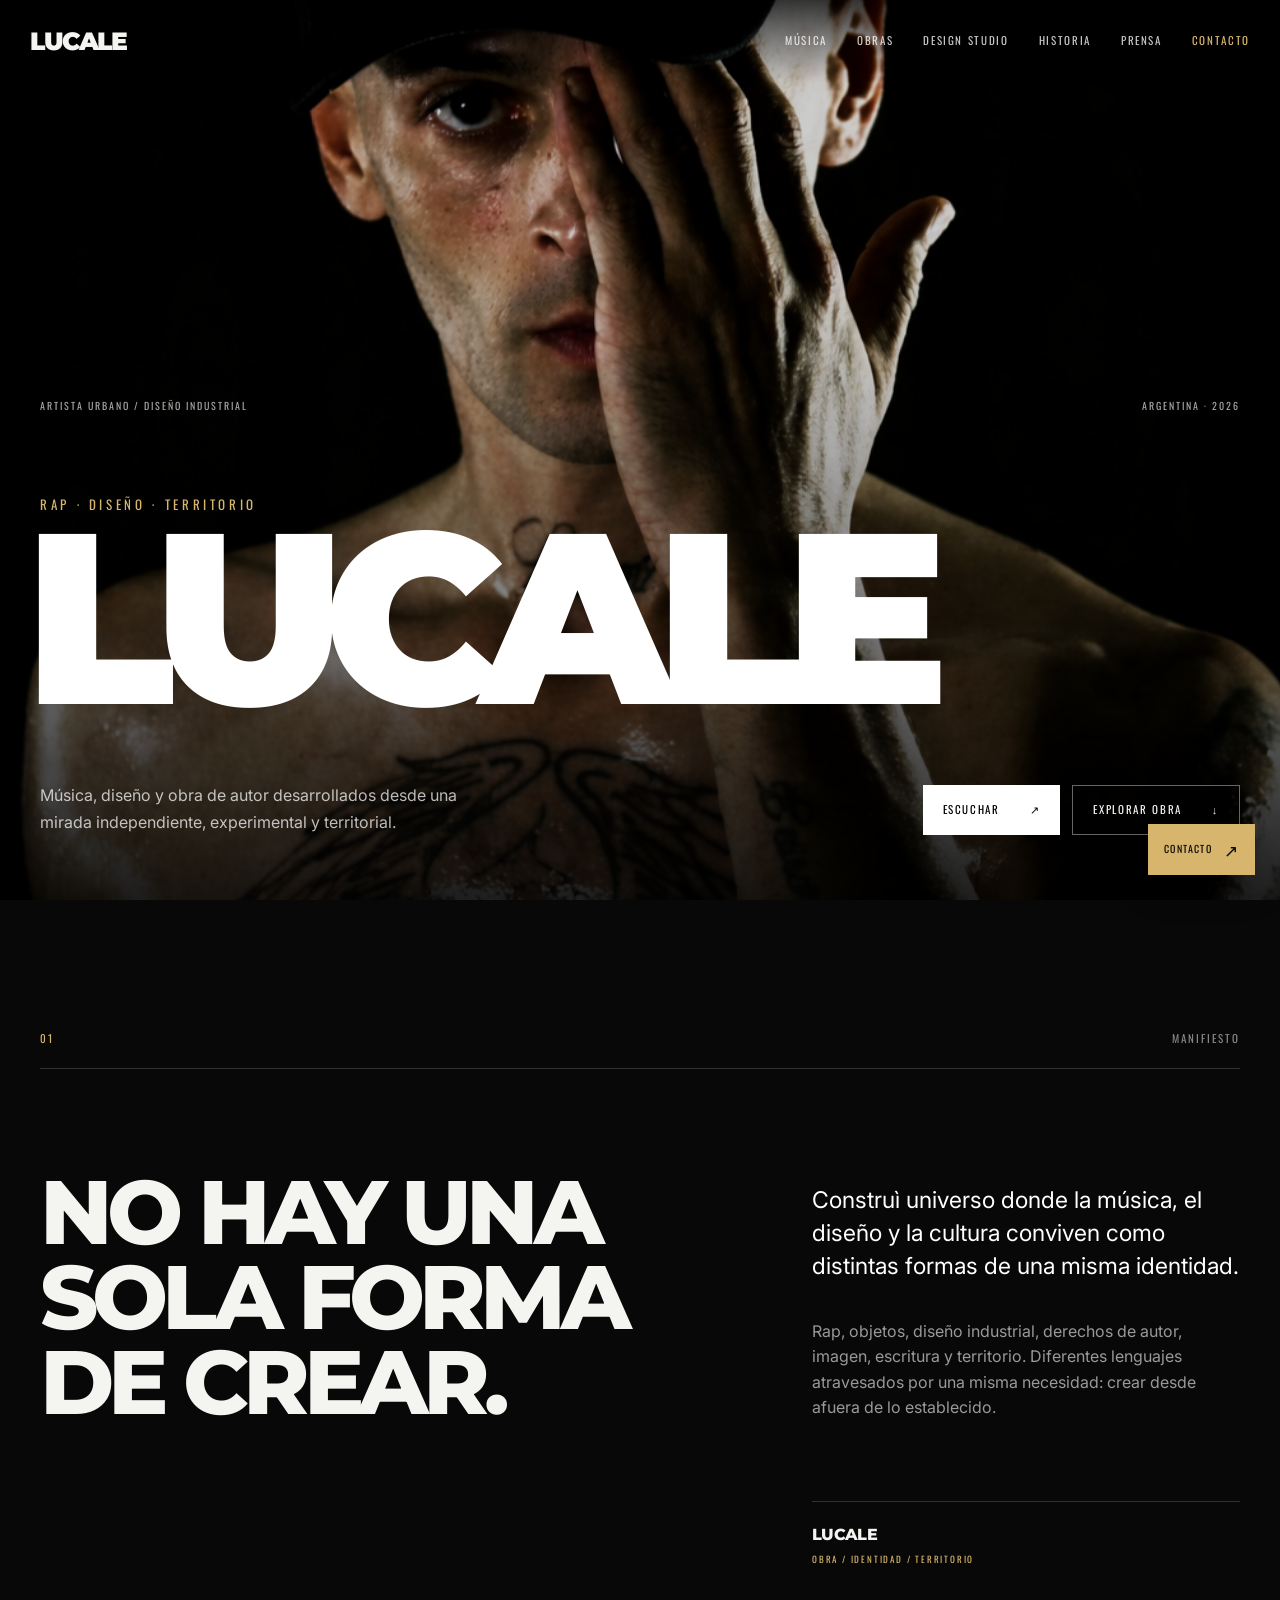
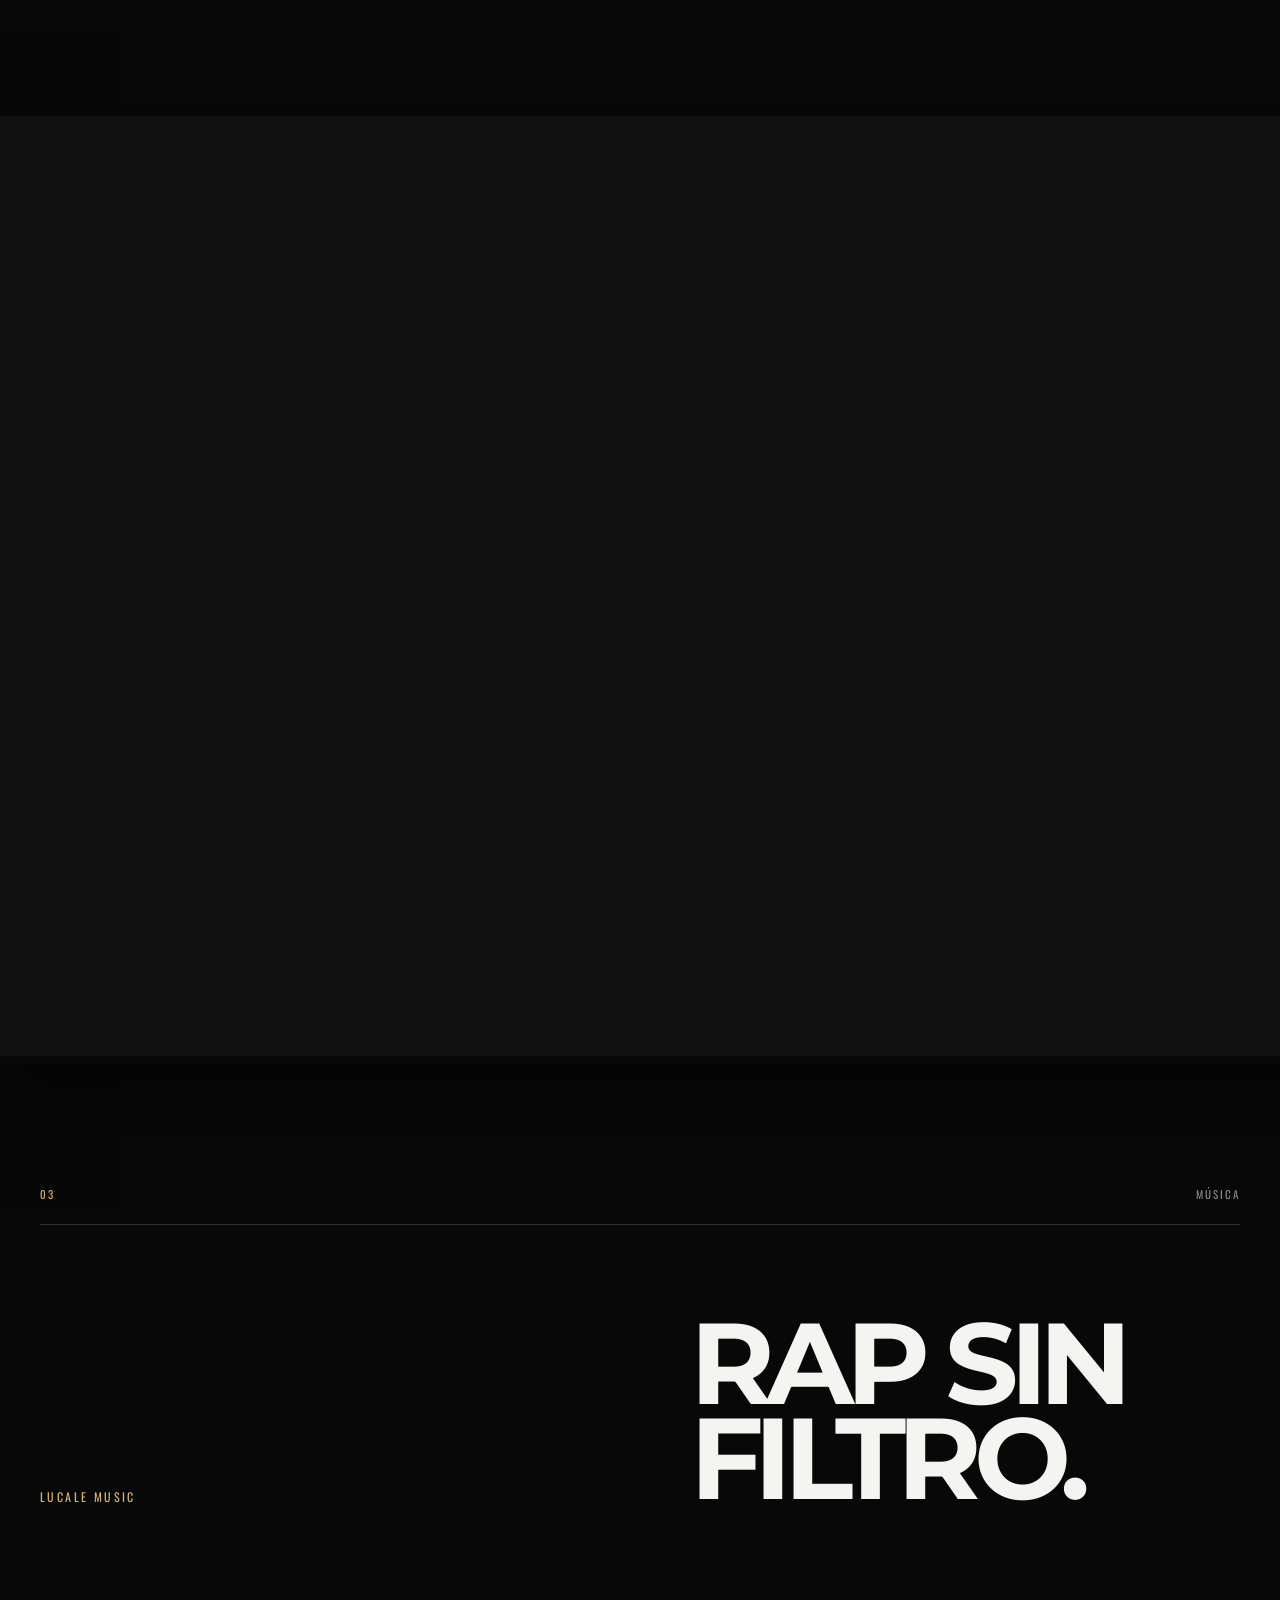
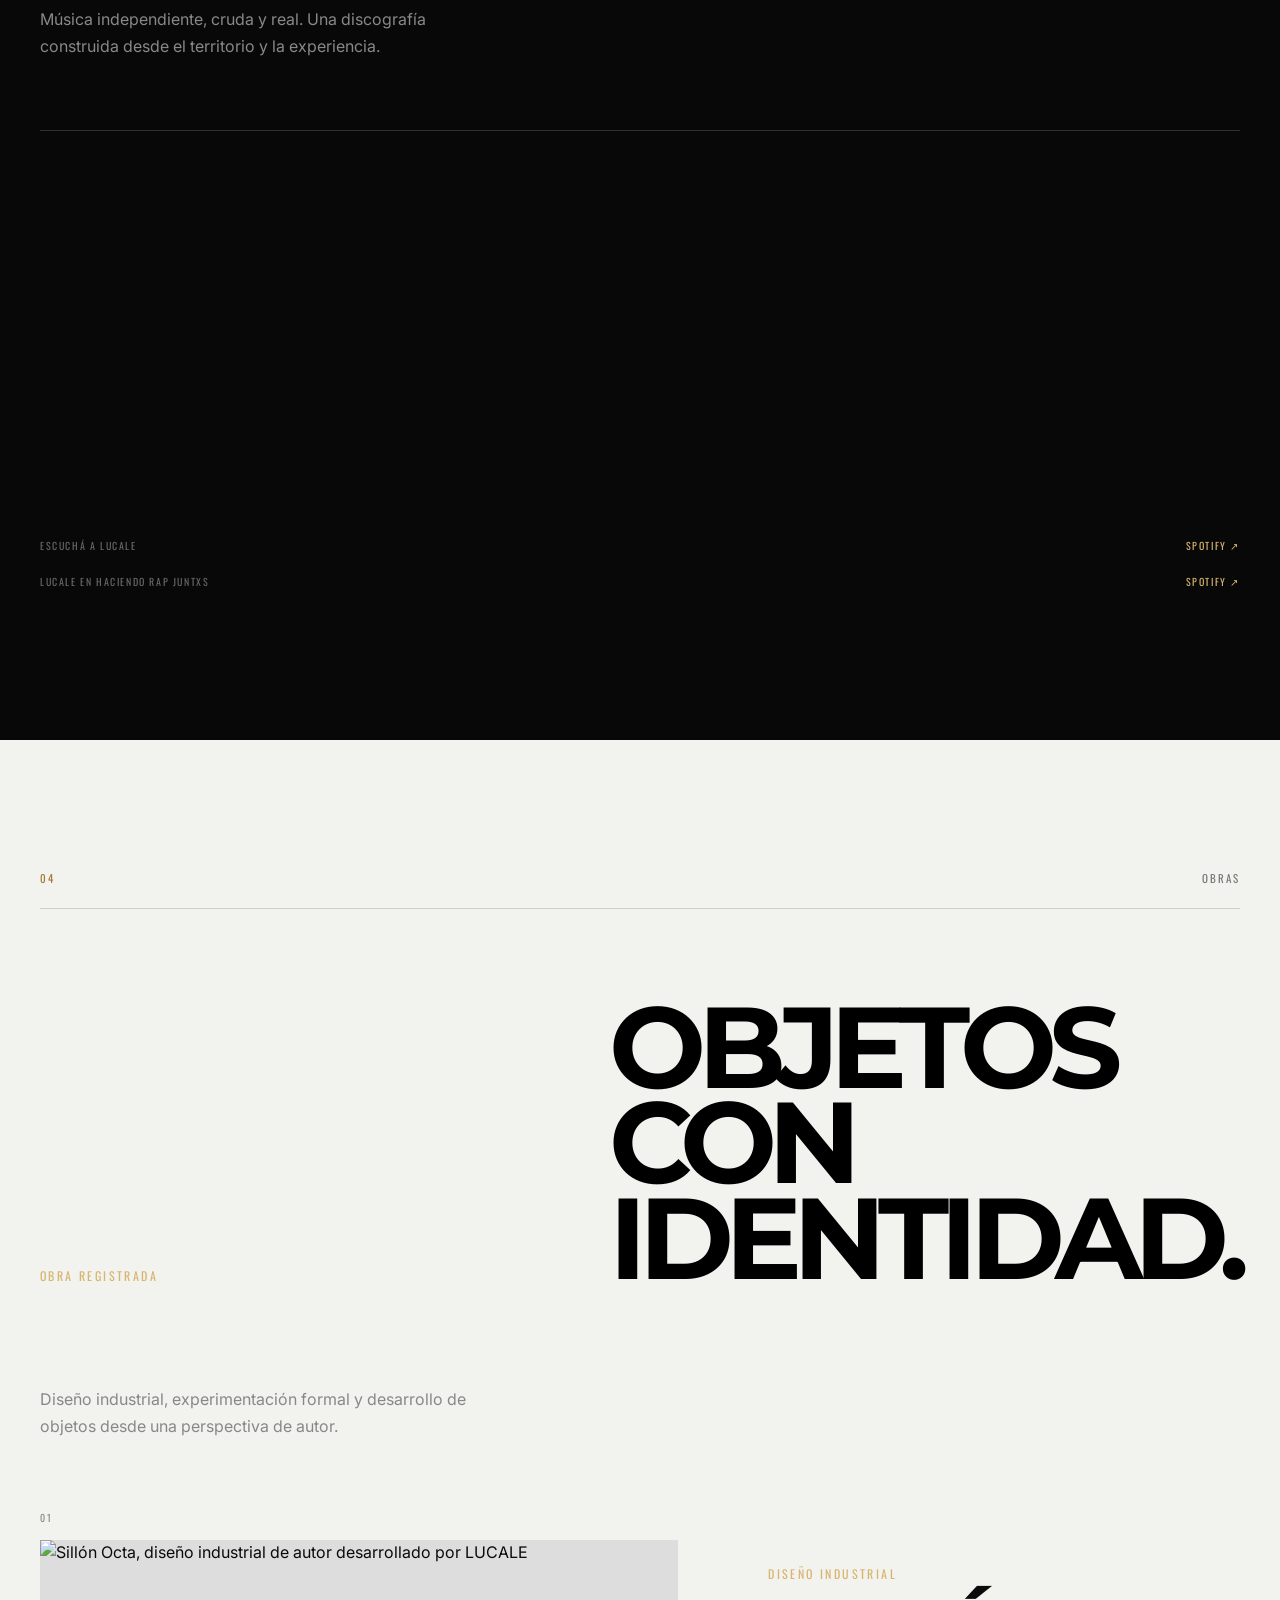
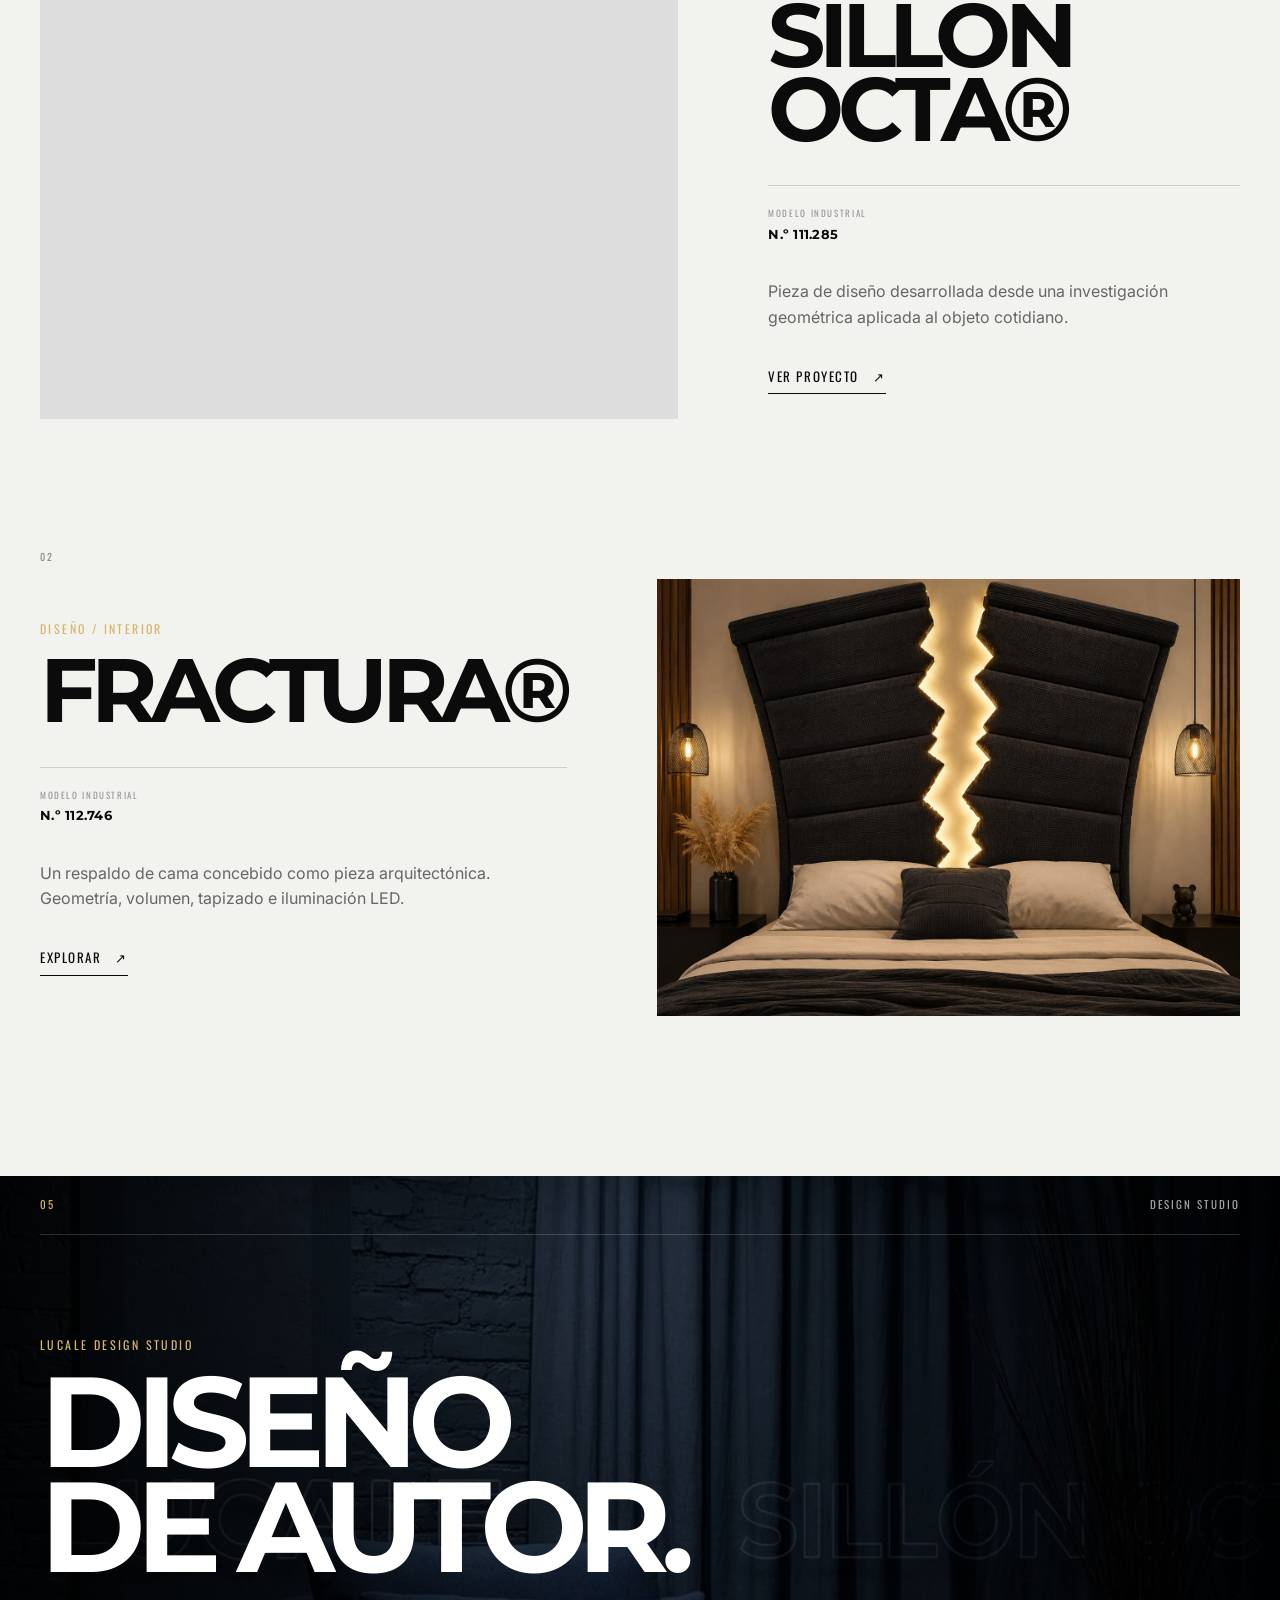
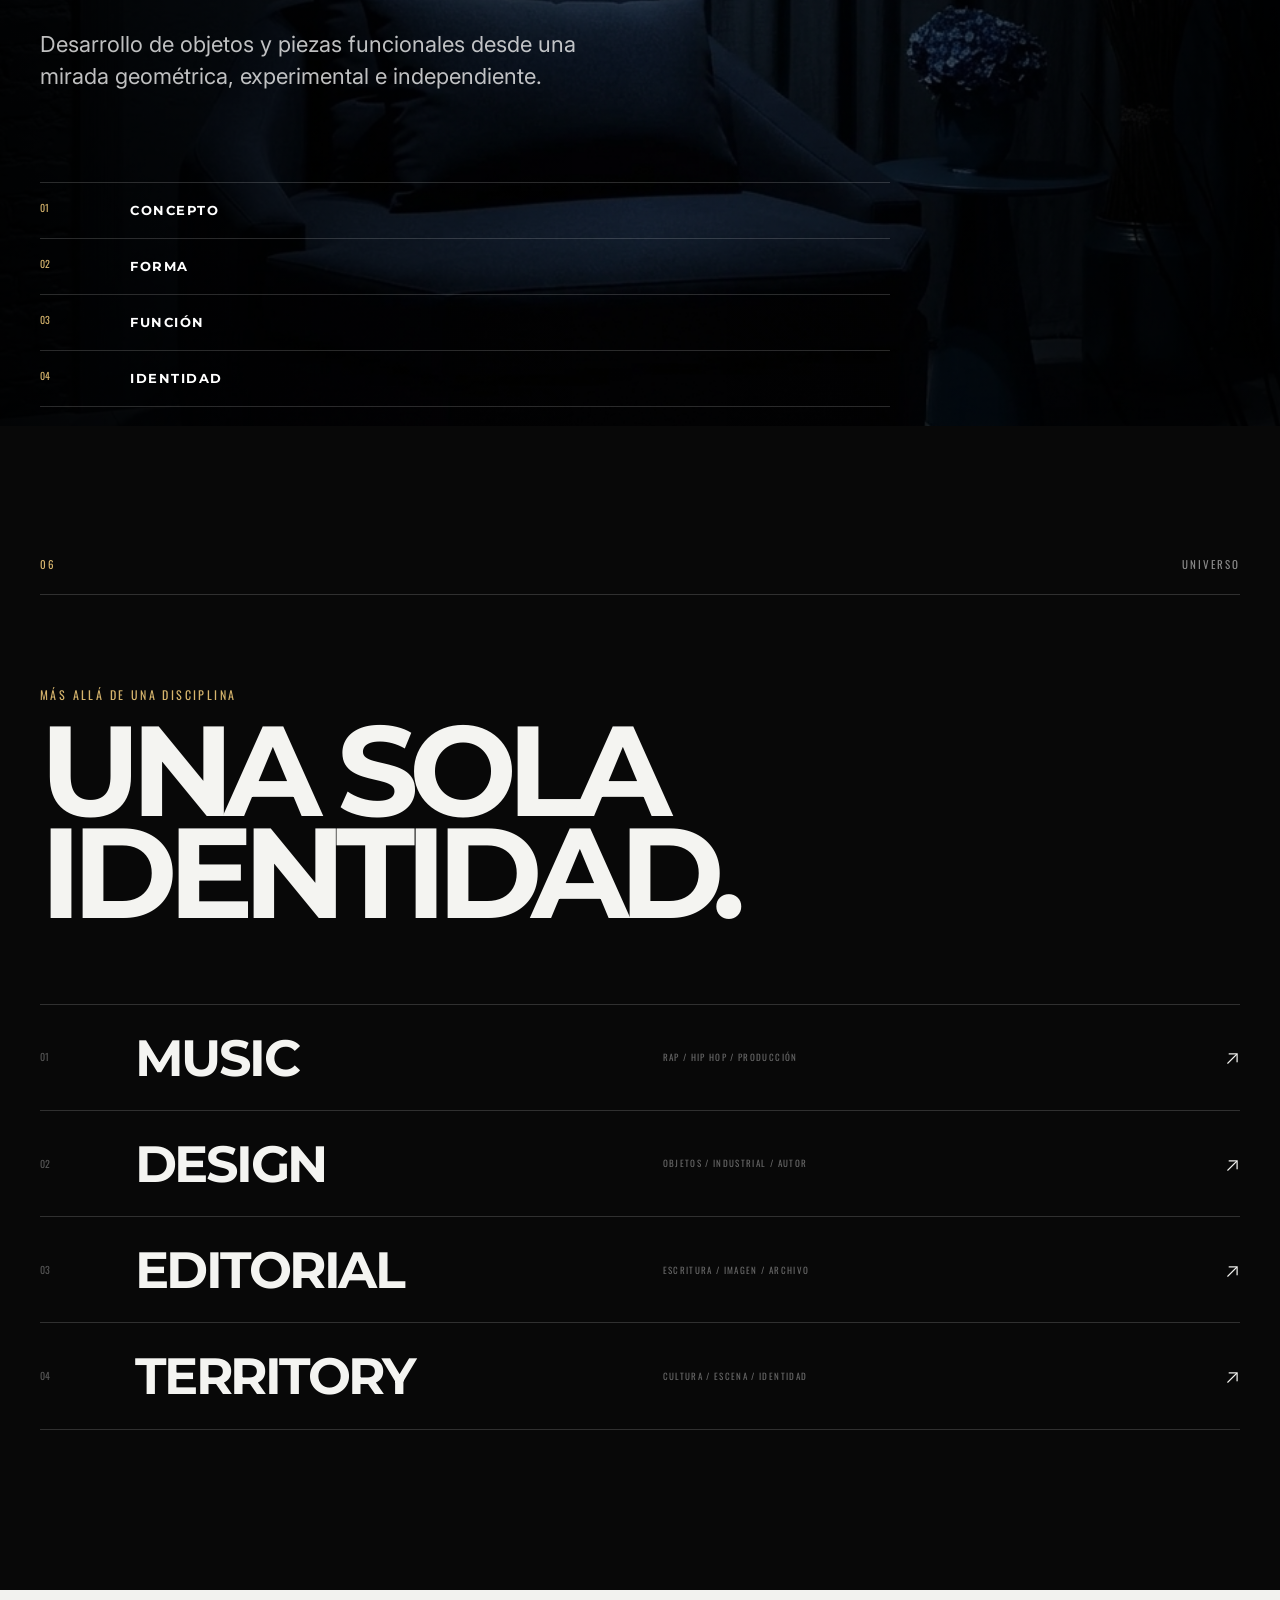
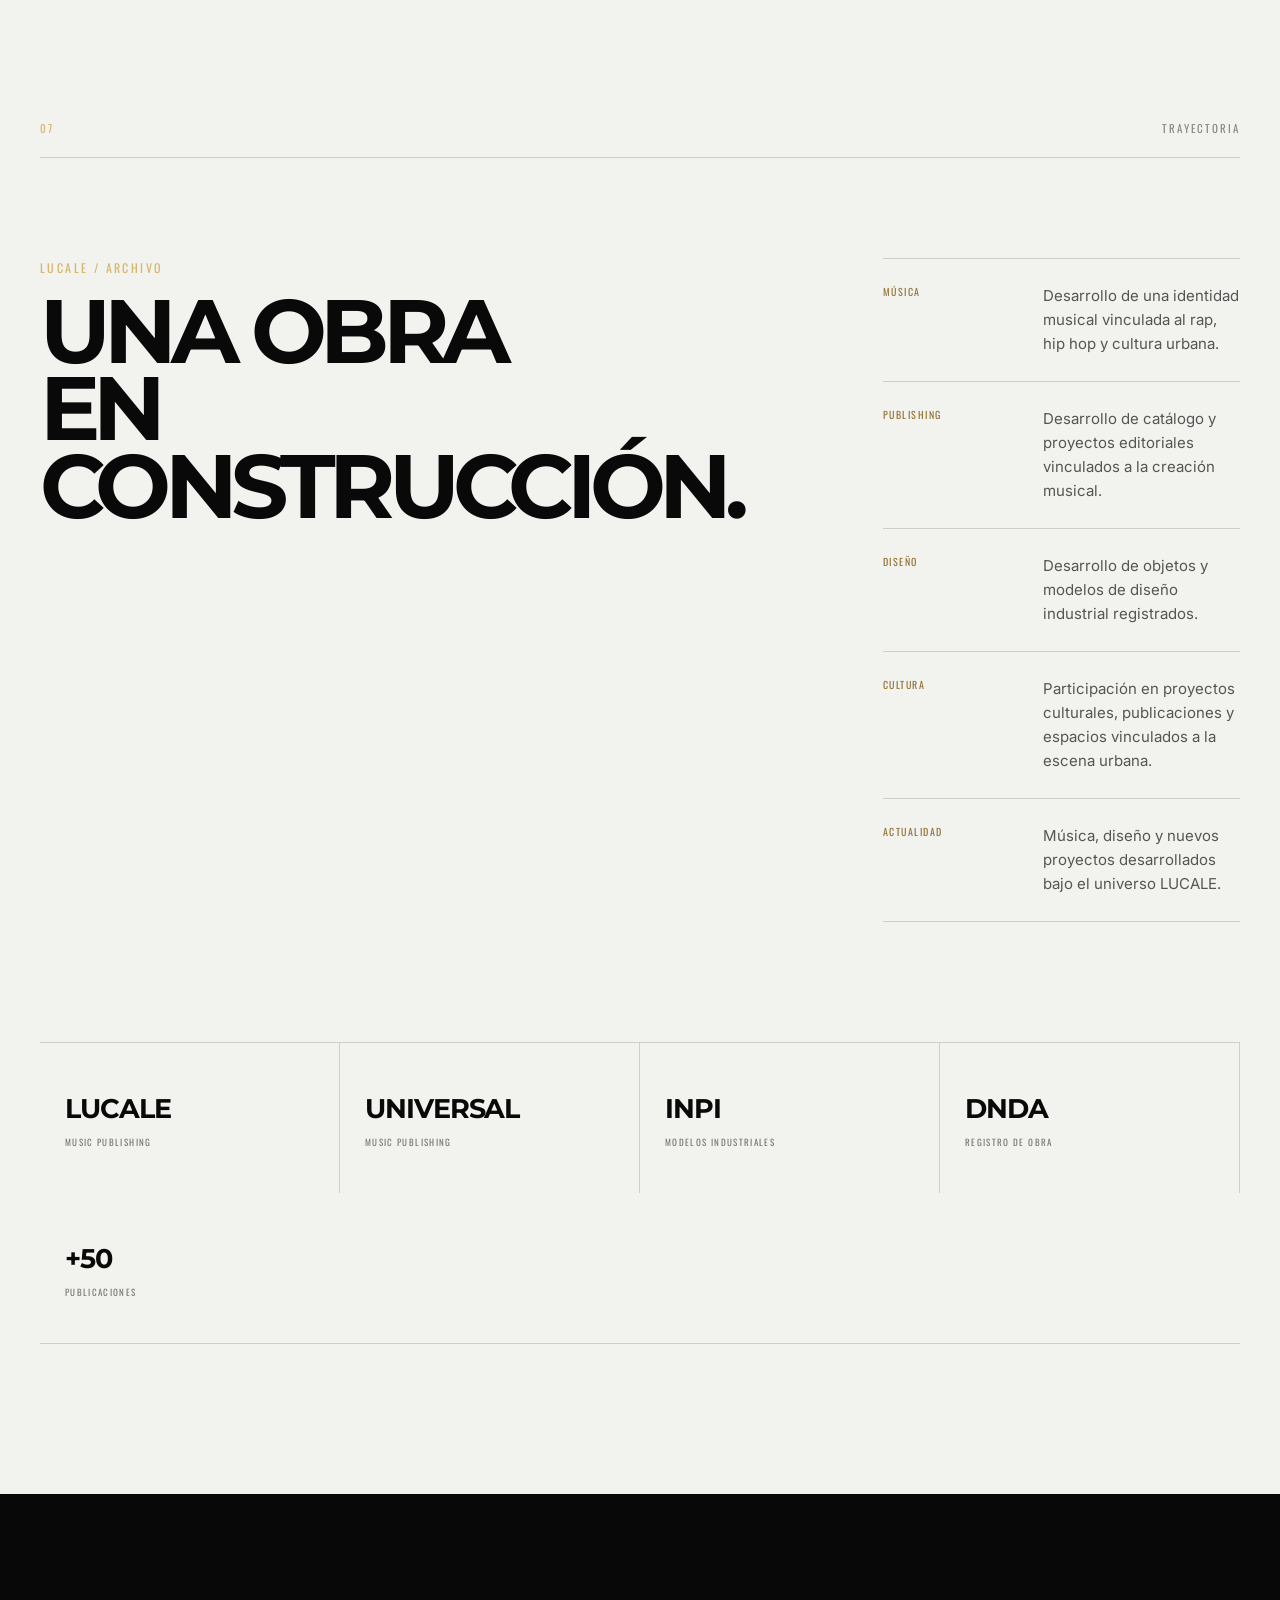
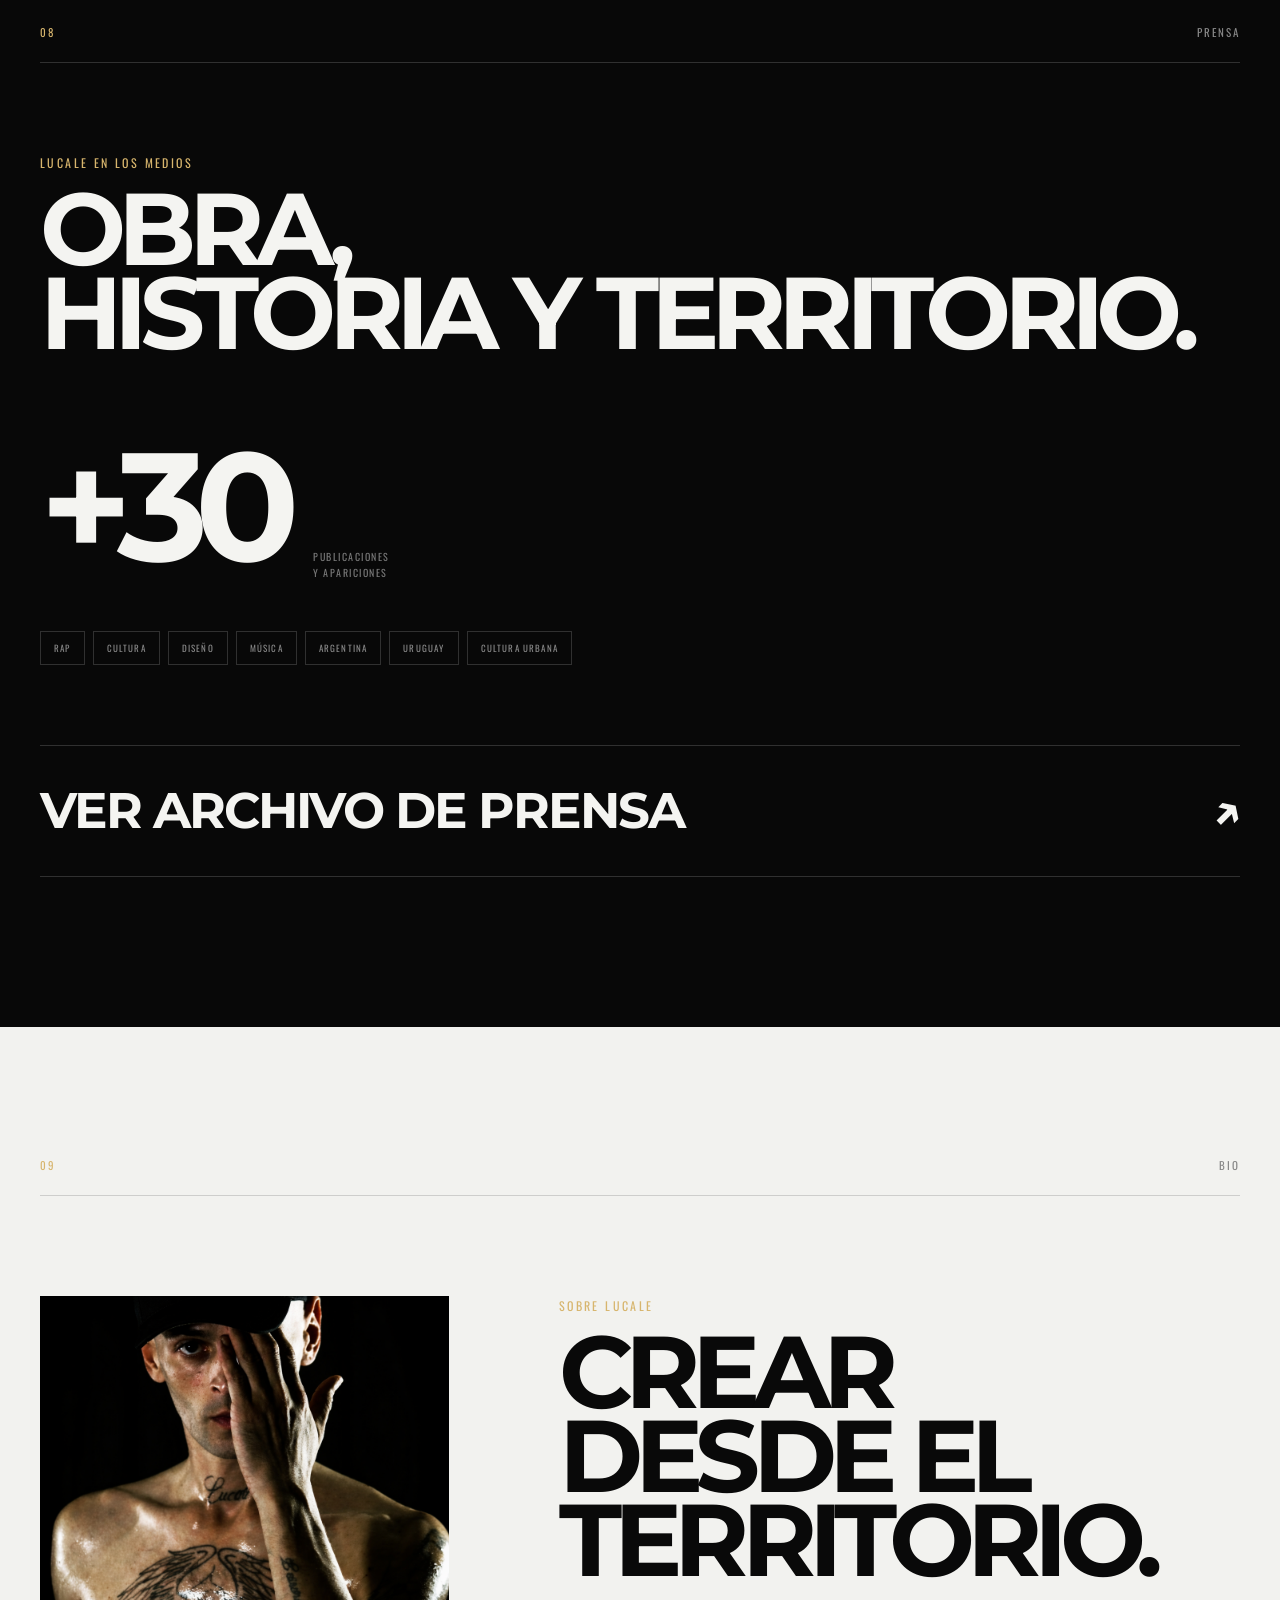
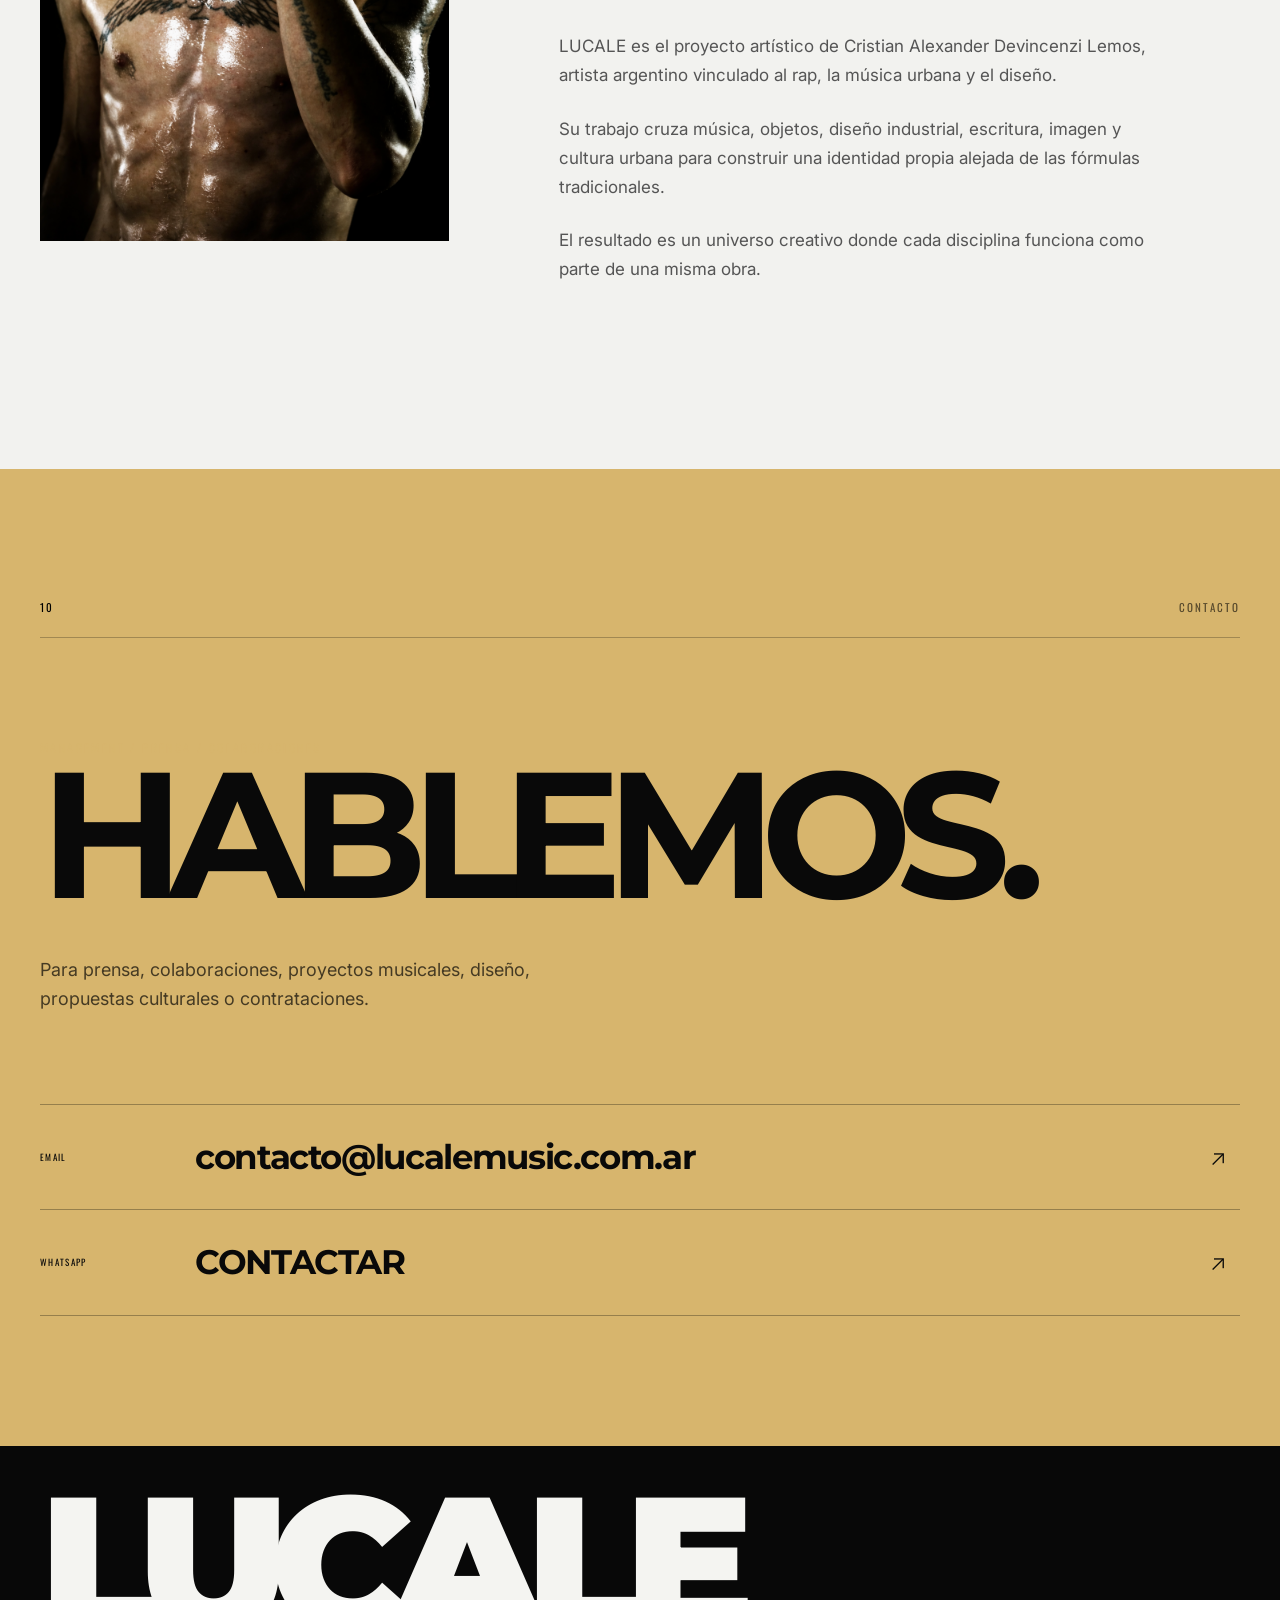
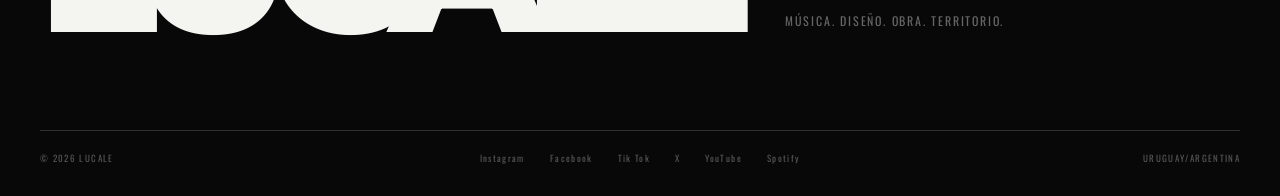
==== index.html @ 3fc7ac2f "Update index.html" ====
<!DOCTYPE html>
<html lang="es">
<head>

    <meta charset="UTF-8">

    <meta
        name="viewport"
        content="width=device-width, initial-scale=1.0"
    >

    <title>
        LUCALE | Rap Argentino, Música Urbana, Publishing y Diseño Industrial de Autor
    </title>

    <meta
        name="description"
        content="LUCALE es artista, músico y diseñador argentino. Rap, música urbana, diseño industrial de autor, obras registradas, publicaciones y proyectos culturales."
    >

    <meta
        name="keywords"
        content="Lucale, Luca Lemos, rap argentino, rap argentino independiente, música urbana, hip hop argentino, artista argentino, músico argentino, diseño industrial, diseño de autor, Sillón Octa, Respaldo Fractura, Lucale Music"
    >

    <meta name="author" content="LUCALE">

    <meta
        name="robots"
        content="index, follow, max-image-preview:large"
    >

    <meta
        name="theme-color"
        content="#080808"
    >

    <link
        rel="canonical"
        href="https://lucalemusic.com.ar/"
    >

    <link
        rel="icon"
        type="image/png"
        href="nuevo-logo.png"
    >

    <!-- OPEN GRAPH -->

    <meta
        property="og:type"
        content="website"
    >

    <meta
        property="og:locale"
        content="es_AR"
    >

    <meta
        property="og:site_name"
        content="LUCALE"
    >

    <meta
        property="og:title"
        content="LUCALE | Rap Argentino, Música Urbana, Publishing y Diseño de Autor"
    >

    <meta
        property="og:description"
        content="Música, diseño, obra y territorio. Conocé el universo creativo de LUCALE."
    >

    <meta
        property="og:url"
        content="https://lucalemusic.com.ar/"
    >

    <meta
        property="og:image"
        content="https://lucalemusic.com.ar/GALERIA/lucale-perfilweb.jpg"
    >

    <meta
        property="og:image:alt"
        content="LUCALE, artista argentino de rap y diseño de autor"
    >

    <!-- TWITTER / X -->

    <meta
        name="twitter:card"
        content="summary_large_image"
    >

    <meta
        name="twitter:title"
        content="LUCALE | Rap Argentino y Diseño de Autor"
    >

    <meta
        name="twitter:description"
        content="Artista, músico y diseñador argentino. Música, obras, diseño y territorio."
    >

    <meta
        name="twitter:image"
        content="https://lucalemusic.com.ar/GALERIA/lucale-perfilweb.jpg"
    >

    <!-- FONTS -->

    <link rel="preconnect" href="https://fonts.googleapis.com">

    <link
        rel="preconnect"
        href="https://fonts.gstatic.com"
        crossorigin
    >

    <link
        href="https://fonts.googleapis.com/css2?family=Inter:wght@300;400;500;600;700;800&family=Montserrat:wght@400;500;600;700;800;900&family=Oswald:wght@300;400;500;600;700&display=swap"
        rel="stylesheet"
    >

    <!-- ICONS -->

    <link
        rel="stylesheet"
        href="https://cdnjs.cloudflare.com/ajax/libs/font-awesome/6.5.2/css/all.min.css"
    >

    <!-- CSS -->

    <link
        rel="stylesheet"
        href="style.css?v=3.0"
    >

    <!-- GOOGLE SEARCH CONSOLE -->

    <meta
        name="google-site-verification"
        content="2adb702965582deb"
    >


    <!-- =====================================================
         STRUCTURED DATA
    ====================================================== -->

    <script type="application/ld+json">

    {
        "@context": "https://schema.org",
        "@graph": [

            {
                "@type": [
                    "Person",
                    "MusicArtist"
                ],

                "@id": "https://lucalemusic.com.ar/#lucale",

                "name": "LUCALE",

                "legalName":
                    "Cristian Alexander Devincenzi Lemos",

                "alternateName": [
                    "Luca Lemos",
                    "Lucas Lemos",
                    "Lucale Music"
                ],

                "url":
                    "https://lucalemusic.com.ar/",

                "image":
                    "https://lucalemusic.com.ar/GALERIA/lucale-perfilweb.jpg",

                "description":
                    "LUCALE es un artista argentino vinculado al rap, hip hop, música urbana, diseño industrial de autor y proyectos culturales.",

                "jobTitle":
                    "Artista, músico y diseñador",

                "genre": [
                    "Rap",
                    "Hip Hop",
                    "Música Urbana"
                ],

                "knowsAbout": [
                    "Rap",
                    "Hip Hop",
                    "Música urbana",
                    "Diseño industrial",
                    "Diseño de autor",
                    "Arte",
                    "Producción musical",
                    "Cultura urbana"
                ],

                "sameAs": [
                    "https://open.spotify.com/artist/6S2gC9EdfVv5C89LwPZqsc",
                    "https://www.youtube.com/@LucaleMusic",
                    "https://www.instagram.com/lucale",
                    "https://www.tiktok.com/@lucale",
                    "https://www.facebook.com/lucalemusic",
                    "https://www.threads.net/@lucale",
                    "https://www.linkedin.com/",
                    "https://music.apple.com/",
                    "https://www.deezer.com/",
                    "https://soundcloud.com/",
                    "https://tidal.com/",
                    "https://genius.com/",
                    "https://www.bandsintown.com/"
                ]
            },


            {
                "@type": "WebSite",

                "@id":
                    "https://lucalemusic.com.ar/#website",

                "url":
                    "https://lucalemusic.com.ar/",

                "name": "LUCALE",

                "description":
                    "Sitio oficial de LUCALE.",

                "publisher": {
                    "@id":
                        "https://lucalemusic.com.ar/#lucale"
                },

                "inLanguage": "es-AR"
            },


            {
                "@type": "MusicRecording",

                "@id":
                    "https://lucalemusic.com.ar/#el-karma-existe",

                "name":
                    "El Karma Existe",

                "byArtist": {
                    "@id":
                        "https://lucalemusic.com.ar/#lucale"
                },

                "genre": [
                    "Rap",
                    "Hip Hop",
                    "Música Urbana"
                ],

                "url":
                    "https://www.youtube.com/watch?v=5xFJQ2w8J3I"
            },


            {
                "@type": "MusicRecording",

                "@id":
                    "https://lucalemusic.com.ar/#sola",

                "name":
                    "Sola",

                "byArtist": {
                    "@id":
                        "https://lucalemusic.com.ar/#lucale"
                },

                "genre": [
                    "Rap",
                    "Hip Hop"
                ]
            },


            {
                "@type": "CreativeWork",

                "@id":
                    "https://lucalemusic.com.ar/#sillon-octa",

                "name":
                    "Sillón Octa®",

                "creator": {
                    "@id":
                        "https://lucalemusic.com.ar/#lucale"
                },

                "description":
                    "Modelo de diseño industrial desarrollado por LUCALE.",

                "identifier":
                    "Modelo Industrial N.º 111.285"
            },


            {
                "@type": "CreativeWork",

                "@id":
                    "https://lucalemusic.com.ar/#fractura",

                "name":
                    "FRACTURA®",

                "creator": {
                    "@id":
                        "https://lucalemusic.com.ar/#lucale"
                },

                "description":
                    "Respaldo de cama tapizado con diseño geométrico y sistema de iluminación LED.",

                "identifier":
                    "Modelo Industrial N.º 112.746",

                "url":
                    "https://lucalemusic.com.ar/"
            }

        ]
    }

    </script>

</head>


<body>

<!-- =====================================================
     ACCESSIBILITY
====================================================== -->

<a
    href="#contenido"
    class="skip-link"
>
    Saltar al contenido
</a>


<!-- =====================================================
     HEADER
====================================================== -->

<header class="site-header">

    <div class="header-inner">

        <a
            href="#inicio"
            class="brand"
            aria-label="LUCALE - Inicio"
        >
            LUCALE
        </a>


        <nav
            class="main-nav"
            aria-label="Navegación principal"
        >

            <a href="#musica">
                Música
            </a>

            <a href="#obras">
                Obras
            </a>

            <a href="#design-studio">
                Design Studio
            </a>

            <a href="#historia">
                Historia
            </a>

            <a href="#prensa">
                Prensa
            </a>

            <a
                href="#contacto"
                class="nav-contact"
            >
                Contacto
            </a>

        </nav>


        <button
            class="menu-toggle"
            aria-label="Abrir menú"
            aria-expanded="false"
        >

            <span></span>
            <span></span>

        </button>

    </div>

</header>



<main id="contenido">


<!-- =====================================================
     HERO
====================================================== -->

<section
    id="inicio"
    class="hero"
>

    <div class="hero-image">

        <img
            src="GALERIA/lucale-perfilweb.jpg"
            alt="LUCALE, artista argentino de rap, música urbana, Publishing y diseño de autor"
            fetchpriority="high"
        >

    </div>


    <div class="hero-overlay"></div>


    <div class="hero-content">

        <div class="hero-topline">

            <span>
                ARTISTA URBANO / DISEÑO INDUSTRIAL
            </span>

            <span>
                ARGENTINA · 2026
            </span>

        </div>


        <div class="hero-title-wrap">

            <p class="hero-kicker">
                RAP · DISEÑO · TERRITORIO
            </p>

            <h1>
                LUCALE
            </h1>

        </div>


        <div class="hero-bottom">

            <p class="hero-description">

                Música, diseño y obra de autor
                desarrollados desde una mirada
                independiente, experimental y territorial.

            </p>


            <div class="hero-actions">

                <a
                    href="#musica"
                    class="btn btn-primary"
                >
                    ESCUCHAR
                    <span>↗</span>
                </a>

                <a
                    href="#obras"
                    class="btn btn-outline"
                >
                    EXPLORAR OBRA
                    <span>↓</span>
                </a>

            </div>

        </div>

    </div>


    <div class="hero-index">
        01
    </div>

</section>



<!-- =====================================================
     MANIFESTO
====================================================== -->

<section
    class="manifesto section-dark"
>

    <div class="container">

        <div class="section-label">

            <span>
                01
            </span>

            <span>
                MANIFIESTO
            </span>

        </div>


        <div class="manifesto-grid">

            <h2>
                NO HAY UNA SOLA
                FORMA DE CREAR.
            </h2>


            <div class="manifesto-copy">

                <p class="lead">

                    Construì universo donde
                    la música, el diseño y la cultura
                    conviven como distintas formas
                    de una misma identidad.

                </p>


                <p>

                    Rap, objetos, diseño industrial, derechos de autor,
                    imagen, escritura y territorio.
                    Diferentes lenguajes atravesados
                    por una misma necesidad:
                    crear desde afuera de lo establecido.

                </p>


                <div class="manifesto-signature">

                    <span>
                        LUCALE
                    </span>

                    <small>
                        OBRA / IDENTIDAD / TERRITORIO
                    </small>

                </div>

            </div>

        </div>

    </div>

</section>



<!-- =====================================================
     FEATURED RELEASE
====================================================== -->

<section
    id="obra-destacada"
    class="featured-work"
>

    <div class="video-frame">
    <iframe
        src="https://www.youtube.com/embed/o8kwJR0O4p4"
        title="LUCALE - El Karma Existe"
        loading="lazy"
        allow="accelerometer; autoplay; clipboard-write; encrypted-media; gyroscope; picture-in-picture; web-share"
        allowfullscreen>
    </iframe>
</div>


    <div class="featured-info">

        <div class="section-label light">

            <span>
                02
            </span>

            <span>
                OBRA DESTACADA
            </span>

        </div>


        <p class="eyebrow">
            LUCALE / SINGLE
        </p>


        <h2>
            EL KARMA
            <br>
            EXISTE
        </h2>


        <div class="featured-meta">

            <span>
                RAP
            </span>

            <span>
                MÚSICA URBANA
            </span>

            <span>
                2026
            </span>

        </div>


        <p class="featured-description">

            Una obra construida desde la tensión,
            la experiencia y la observación.
            Una declaración directa sobre las
            consecuencias de lo que hacemos,
            decimos y dejamos atrás.

        </p>


        <blockquote>
            “CORRE QUE EL KARMA EXISTE”
        </blockquote>


        <a
            src="https://www.youtube.com/embed/o8kwJR0O4p4"
            target="_blank"
            rel="noopener noreferrer"
            class="text-link"
        >
            VER OBRA
            <span>↗</span>
        </a>

    </div>

</section>



<!-- =====================================================
     MUSIC
====================================================== -->

<section
    id="musica"
    class="music-section section-dark"
>

    <div class="container">

        <div class="section-label">

            <span>
                03
            </span>

            <span>
                MÚSICA
            </span>

        </div>


        <div class="section-heading">

            <p class="eyebrow">
                LUCALE MUSIC
            </p>

            <h2>
                RAP SIN
                <br>
                FILTRO.
            </h2>

            <p>
                Música independiente, cruda y real.
                Una discografía construida desde
                el territorio y la experiencia.
            </p>

        </div>


      <div class="music-player">

    <iframe
        src="https://open.spotify.com/embed/artist/44Mmk92PgcbqGzO1oxVk6z"
        width="100%"
        height="352"
        frameborder="0"
        allow="autoplay; clipboard-write; encrypted-media; fullscreen; picture-in-picture"
        loading="lazy">
    </iframe>

</div>


              <div class="music-footer">

            <span>
                ESCUCHÁ A LUCALE
            </span>

            <a
                href="https://open.spotify.com/intl-es/artist/44Mmk92PgcbqGzO1oxVk6z"
                target="_blank"
                rel="noopener noreferrer"
            >
                SPOTIFY ↗
            </a>

        </div>


        <div class="music-footer">

            <span>
                LUCALE EN HACIENDO RAP JUNTXS
            </span>

            <a
                href="https://open.spotify.com/intl-es/track/0DBZONPFC8WqUM1esoeqFo"
                target="_blank"
                rel="noopener noreferrer"
            >
                SPOTIFY ↗
            </a>

        </div>

    </div>

</section>



<!-- =====================================================
     OBRAS
====================================================== -->

<section
    id="obras"
    class="works-section"
>

    <div class="container">

        <div class="section-label">

            <span>
                04
            </span>

            <span>
                OBRAS
            </span>

        </div>


        <div class="section-heading works-heading">

            <p class="eyebrow">
                OBRA REGISTRADA
            </p>

            <h2>
                OBJETOS
                <br>
                CON IDENTIDAD.
            </h2>

            <p>
                Diseño industrial, experimentación
                formal y desarrollo de objetos
                desde una perspectiva de autor.
            </p>

        </div>


        <div class="works-grid">


            <!-- OCTA -->

            <article class="work-item">

                <div class="work-number">
                    01
                </div>


                <div class="work-image">

                    <img
                        src="https://respaldosgc.com.ar/octa/octa_perspectiva1.webp"
                        alt="Sillón Octa, diseño industrial de autor desarrollado por LUCALE"
                        loading="lazy"
                    >

                </div>


                <div class="work-info">

                    <div>

                        <p class="eyebrow">
                            DISEÑO INDUSTRIAL
                        </p>

                        <h3>
                            SILLÓN
                            <br>
                            OCTA®
                        </h3>

                    </div>


                    <div class="work-data">

                        <span>
                            MODELO INDUSTRIAL
                        </span>

                        <strong>
                            N.º 111.285
                        </strong>

                    </div>


                    <p>

                        Pieza de diseño desarrollada
                        desde una investigación geométrica
                        aplicada al objeto cotidiano.

                    </p>

                    <a
                        href="https://respaldosgc.com.ar/sillon-octa.html"
                        class="text-link"
                    >
                        VER PROYECTO
                        <span>↗</span>
                    </a>

                </div>

            </article>



            <!-- FRACTURA -->

            <article class="work-item work-reverse">

                <div class="work-number">
                    02
                </div>


                <div class="work-image">

                    <img
                        src="fractura/respaldo-cama-fractura-curve.webp"
                        alt="FRACTURA Curve, respaldo de cama de diseño geométrico desarrollado por LUCALE"
                        loading="lazy"
                    >

                </div>


                <div class="work-info">

                    <div>

                        <p class="eyebrow">
                            DISEÑO / INTERIOR
                        </p>

                        <h3>
                            FRACTURA®
                        </h3>

                    </div>


                    <div class="work-data">

                        <span>
                            MODELO INDUSTRIAL
                        </span>

                        <strong>
                            N.º 112.746
                        </strong>

                    </div>


                    <p>

                        Un respaldo de cama concebido
                        como pieza arquitectónica.
                        Geometría, volumen, tapizado
                        e iluminación LED.

                    </p>


                    <a
                        href="https://respaldosgc.com.ar/fractura.html"
                        class="text-link"
                    >
                        EXPLORAR
                        <span>↗</span>
                    </a>

                </div>

            </article>

        </div>

    </div>

</section>



<!-- =====================================================
     DESIGN STUDIO
====================================================== -->

<section
    id="design-studio"
    class="studio-section"
>

    <div class="studio-bg"></div>


    <div class="container studio-container">

        <div class="section-label light">

            <span>
                05
            </span>

            <span>
                DESIGN STUDIO
            </span>

        </div>


        <div class="studio-content">

            <p class="eyebrow">
                LUCALE DESIGN STUDIO
            </p>


            <h2>
                DISEÑO
                <br>
                DE AUTOR.
            </h2>


            <p class="studio-lead">

                Desarrollo de objetos y piezas
                funcionales desde una mirada
                geométrica, experimental
                e independiente.

            </p>


            <div class="studio-lines">

                <div>

                    <span>
                        01
                    </span>

                    <strong>
                        CONCEPTO
                    </strong>

                </div>


                <div>

                    <span>
                        02
                    </span>

                    <strong>
                        FORMA
                    </strong>

                </div>


                <div>

                    <span>
                        03
                    </span>

                    <strong>
                        FUNCIÓN
                    </strong>

                </div>


                <div>

                    <span>
                        04
                    </span>

                    <strong>
                        IDENTIDAD
                    </strong>

                </div>

            </div>

        </div>

    </div>

</section>



<!-- =====================================================
     UNIVERSE
====================================================== -->

<section
    class="universe-section section-dark"
>

    <div class="container">

        <div class="section-label">

            <span>
                06
            </span>

            <span>
                UNIVERSO
            </span>

        </div>


        <div class="universe-intro">

            <p class="eyebrow">
                MÁS ALLÁ DE UNA DISCIPLINA
            </p>

            <h2>
                UNA SOLA
                <br>
                IDENTIDAD.
            </h2>

        </div>


        <div class="universe-list">


            <a href="#musica">

                <span>
                    01
                </span>

                <strong>
                    MUSIC
                </strong>

                <small>
                    RAP / HIP HOP / PRODUCCIÓN
                </small>

                <b>
                    ↗
                </b>

            </a>


            <a href="#obras">

                <span>
                    02
                </span>

                <strong>
                    DESIGN
                </strong>

                <small>
                    OBJETOS / INDUSTRIAL / AUTOR
                </small>

                <b>
                    ↗
                </b>

            </a>


            <a href="#historia">

                <span>
                    03
                </span>

                <strong>
                    EDITORIAL
                </strong>

                <small>
                    ESCRITURA / IMAGEN / ARCHIVO
                </small>

                <b>
                    ↗
                </b>

            </a>


            <a href="#prensa">

                <span>
                    04
                </span>

                <strong>
                    TERRITORY
                </strong>

                <small>
                    CULTURA / ESCENA / IDENTIDAD
                </small>

                <b>
                    ↗
                </b>

            </a>

        </div>

    </div>

</section>



<!-- =====================================================
     HISTORY / CREDENTIALS
====================================================== -->

<section
    id="historia"
    class="history-section"
>

    <div class="container">

        <div class="section-label">

            <span>
                07
            </span>

            <span>
                TRAYECTORIA
            </span>

        </div>


        <div class="history-grid">

            <div class="history-title">

                <p class="eyebrow">
                    LUCALE / ARCHIVO
                </p>

                <h2>
                    UNA OBRA
                    <br>
                    EN CONSTRUCCIÓN.
                </h2>

            </div>


            <div class="history-content">

                <div class="timeline-item">

                    <span>
                        MÚSICA
                    </span>

                    <p>
                        Desarrollo de una identidad musical
                        vinculada al rap, hip hop y cultura urbana.
                    </p>

                </div>


                <div class="timeline-item">

                    <span>
                        PUBLISHING
                    </span>

                    <p>
                        Desarrollo de catálogo y proyectos
                        editoriales vinculados a la creación musical.
                    </p>

                </div>


                <div class="timeline-item">

                    <span>
                        DISEÑO
                    </span>

                    <p>
                        Desarrollo de objetos y modelos
                        de diseño industrial registrados.
                    </p>

                </div>


                <div class="timeline-item">

                    <span>
                        CULTURA
                    </span>

                    <p>
                        Participación en proyectos culturales,
                        publicaciones y espacios vinculados
                        a la escena urbana.
                    </p>

                </div>


                <div class="timeline-item">

                    <span>
                        ACTUALIDAD
                    </span>

                    <p>
                        Música, diseño y nuevos proyectos
                        desarrollados bajo el universo LUCALE.
                    </p>

                </div>

            </div>

        </div>


        <div class="credentials">

            <div>
                <strong>
                    LUCALE
                </strong>

                <span>
                    MUSIC PUBLISHING
                </span>
            </div> 
            

            <div>
                <strong>
                    UNIVERSAL
                </strong>

                <span>
                    MUSIC PUBLISHING
                </span>
            </div>


            <div>
                <strong>
                    INPI
                </strong>

                <span>
                    MODELOS INDUSTRIALES
                </span>
            </div>


            <div>
                <strong>
                    DNDA
                </strong>

                <span>
                    REGISTRO DE OBRA
                </span>
            </div>


            <div>
                <strong>
                    +50
                </strong>

                <span>
                    PUBLICACIONES
                </span>
            </div>

        </div>

    </div>

</section>



<!-- =====================================================
     PRESS
====================================================== -->

<section
    id="prensa"
    class="press-section section-dark"
>

    <div class="container">

        <div class="section-label">

            <span>
                08
            </span>

            <span>
                PRENSA
            </span>

        </div>


        <div class="press-heading">

            <p class="eyebrow">
                LUCALE EN LOS MEDIOS
            </p>

            <h2>
                OBRA,
                <br>
                HISTORIA Y TERRITORIO.
            </h2>

        </div>


        <div class="press-stat">

            <strong>
                +30
            </strong>

            <span>
                PUBLICACIONES
                <br>
                Y APARICIONES
            </span>

        </div>


        <div class="press-tags">

            <span>
                RAP
            </span>

            <span>
                CULTURA
            </span>

            <span>
                DISEÑO
            </span>

            <span>
                MÚSICA
            </span>

            <span>
                ARGENTINA
            </span>

            <span>
                URUGUAY
            </span>

            <span>
                CULTURA URBANA
            </span>

        </div>


        <a
            href="prensa.html"
            class="big-link"
        >

            <span>
                VER ARCHIVO DE PRENSA
            </span>

            <strong>
                ↗
            </strong>

        </a>

    </div>

</section>



<!-- =====================================================
     BIO
====================================================== -->

<section
    class="bio-section"
>

    <div class="container">

        <div class="section-label">

            <span>
                09
            </span>

            <span>
                BIO
            </span>

        </div>


        <div class="bio-layout">

            <div class="bio-image">

                <img
                    src="GALERIA/lucale-perfilweb.jpg"
                    alt="Retrato de LUCALE, artista y diseñador argentino"
                    loading="lazy"
                >

            </div>


            <div class="bio-copy">

                <p class="eyebrow">
                    SOBRE LUCALE
                </p>

                <h2>
                    CREAR
                    <br>
                    DESDE EL
                    <br>
                    TERRITORIO.
                </h2>


                <p>

                    LUCALE es el proyecto artístico de
                    Cristian Alexander Devincenzi Lemos,
                    artista argentino vinculado al rap,
                    la música urbana y el diseño.

                </p>


                <p>

                    Su trabajo cruza música, objetos,
                    diseño industrial, escritura,
                    imagen y cultura urbana para
                    construir una identidad propia
                    alejada de las fórmulas tradicionales.

                </p>


                <p>

                    El resultado es un universo creativo
                    donde cada disciplina funciona como
                    parte de una misma obra.

                </p>

            </div>

        </div>

    </div>

</section>



<!-- =====================================================
     CONTACT
====================================================== -->

<section
    id="contacto"
    class="contact-section"
>

    <div class="container">

        <div class="section-label">

            <span>
                10
            </span>

            <span>
                CONTACTO
            </span>

        </div>


        <div class="contact-content">

            <p class="eyebrow">
                MANAGEMENT / PRENSA / COLABORACIONES
            </p>


            <h2>
                HABLEMOS.
            </h2>


            <p>

                Para prensa, colaboraciones,
                proyectos musicales, diseño,
                propuestas culturales o
                contrataciones.

            </p>


            <div class="contact-links">

                <a
                    href="mailto:contacto@lucalemusic.com.ar"
                >
                    <span>
                        EMAIL
                    </span>

                    <strong>
                        contacto@lucalemusic.com.ar
                    </strong>

                    <b>
                        ↗
                    </b>
                </a>


                <a
                    href="https://wa.me/541130157350"
                    target="_blank"
                    rel="noopener noreferrer"
                >
                    <span>
                        WHATSAPP
                    </span>

                    <strong>
                        CONTACTAR
                    </strong>

                    <b>
                        ↗
                    </b>
                </a>

            </div>

        </div>

    </div>

</section>

</main>



<!-- =====================================================
     FOOTER
====================================================== -->

<footer class="site-footer">

    <div class="footer-top">

        <div class="footer-brand">
            LUCALE
        </div>


        <div class="footer-statement">

            MÚSICA.
            DISEÑO.
            OBRA.
            TERRITORIO.

        </div>

    </div>


    <div class="footer-bottom">

        <span>
            © 2026 LUCALE
        </span>


        <div class="footer-social">

            <a
                href="https://www.instagram.com/lucale.music"
                target="_blank"
                rel="noopener noreferrer"
                aria-label="Instagram"
            >
                Instagram
            </a>

             <a
                href="https://www.facebook.com/Lucale777"
                target="_blank"
                rel="noopener noreferrer"
                aria-label="Facebook"
            >
                Facebook
            </a>

            <a
                href="https://www.tiktok.com/@lucale.music"
                target="_blank"
                rel="noopener noreferrer"
                aria-label="Tik Tok"
            >
                Tik Tok
            </a>
             <a
                href="https://x.com/lucale_music"
                target="_blank"
                rel="noopener noreferrer"
                aria-label="X"
            >
                X
            </a>

            <a
                href="https://www.youtube.com/@LucaleMusic"
                target="_blank"
                rel="noopener noreferrer"
                aria-label="YouTube"
            >
                YouTube
            </a>


            <a
                href="https://open.spotify.com/intl-es/artist/44Mmk92PgcbqGzO1oxVk6z"
                target="_blank"
                rel="noopener noreferrer"
                aria-label="Spotify"
            >
                Spotify
            </a>

        </div>


        <span>
            URUGUAY/ARGENTINA
        </span>

    </div>

</footer>



<!-- =====================================================
     FLOATING CONTACT
====================================================== -->

<a
    href="https://wa.me/541130157350"
    class="floating-contact"
    target="_blank"
    rel="noopener noreferrer"
    aria-label="Contactar por WhatsApp"
>

    <span>
        CONTACTO
    </span>

    <strong>
        ↗
    </strong>

</a>



<script
    src="script.js?v=3.0"
    defer
></script>


</body>
</html>
---- style.css ----
/* =========================================================
   LUCALE — OFFICIAL WEBSITE
   EDITORIAL / ARTIST / DESIGN STUDIO
   ========================================================= */


/* =========================================================
   RESET
   ========================================================= */

*,
*::before,
*::after {
    box-sizing: border-box;
    margin: 0;
    padding: 0;
}


html {
    scroll-behavior: smooth;
    background: #080808;
}


body {
    background: #080808;
    color: #f4f4f1;
    font-family: "Inter", sans-serif;
    font-weight: 400;
    line-height: 1.6;
    overflow-x: hidden;
}


img {
    display: block;
    width: 100%;
    height: auto;
}


a {
    color: inherit;
    text-decoration: none;
}


button {
    font: inherit;
}


::selection {
    background: #d7b56d;
    color: #080808;
}


/* =========================================================
   VARIABLES
   ========================================================= */

:root {

    --black: #080808;
    --black-soft: #101010;
    --white: #f4f4f1;
    --gray: #969696;
    --gray-dark: #5c5c5c;
    --line: rgba(255,255,255,.16);

    --gold: #d7b56d;

    --container: 1380px;

    --header-height: 82px;

    --ease:
        cubic-bezier(.22,.61,.36,1);

}


/* =========================================================
   GLOBAL
   ========================================================= */

.container {

    width: min(
        calc(100% - 80px),
        var(--container)
    );

    margin-inline: auto;

}


.section-dark {
    background: var(--black);
    color: var(--white);
}


.section-label {

    width: 100%;

    display: flex;
    justify-content: space-between;
    align-items: center;

    padding-bottom: 20px;

    border-bottom: 1px solid var(--line);

    font-family: "Oswald", sans-serif;

    font-size: 11px;

    letter-spacing: .18em;

    text-transform: uppercase;

    color: #888;

}


.section-label span:first-child {

    color: var(--gold);

}


.section-label.light {

    color: rgba(255,255,255,.65);

}


.eyebrow {

    font-family: "Oswald", sans-serif;

    font-size: 12px;

    letter-spacing: .2em;

    text-transform: uppercase;

    color: var(--gold);

}


.text-link {

    display: inline-flex;

    align-items: center;

    gap: 14px;

    font-family: "Oswald", sans-serif;

    font-size: 13px;

    letter-spacing: .12em;

    text-transform: uppercase;

    border-bottom: 1px solid currentColor;

    padding-bottom: 7px;

    transition:
        gap .35s var(--ease),
        color .35s var(--ease);

}


.text-link:hover {

    gap: 22px;

    color: var(--gold);

}


/* =========================================================
   ACCESSIBILITY
   ========================================================= */

.skip-link {

    position: fixed;

    left: 20px;
    top: -100px;

    z-index: 9999;

    background: var(--gold);
    color: var(--black);

    padding: 12px 18px;

}


.skip-link:focus {

    top: 20px;

}


/* =========================================================
   HEADER
   ========================================================= */

.site-header {

    position: fixed;

    top: 0;
    left: 0;

    width: 100%;

    height: var(--header-height);

    z-index: 1000;

    background:
        linear-gradient(
            to bottom,
            rgba(0,0,0,.75),
            rgba(0,0,0,0)
        );

    transition:
        background .4s ease,
        backdrop-filter .4s ease;

}


.site-header.scrolled {

    background: rgba(8,8,8,.88);

    backdrop-filter: blur(14px);

}


.header-inner {

    width: min(
        calc(100% - 60px),
        1500px
    );

    height: 100%;

    margin: auto;

    display: flex;

    align-items: center;

    justify-content: space-between;

}


.brand {

    font-family: "Montserrat", sans-serif;

    font-weight: 900;

    font-size: 25px;

    letter-spacing: -.06em;

}


.main-nav {

    display: flex;

    align-items: center;

    gap: 30px;

}


.main-nav a {

    position: relative;

    font-family: "Oswald", sans-serif;

    font-size: 11px;

    letter-spacing: .15em;

    text-transform: uppercase;

    color: rgba(255,255,255,.78);

}


.main-nav a::after {

    content: "";

    position: absolute;

    left: 0;
    bottom: -7px;

    width: 0;
    height: 1px;

    background: var(--gold);

    transition: width .35s var(--ease);

}


.main-nav a:hover::after {

    width: 100%;

}


.main-nav a:hover {

    color: var(--white);

}


.main-nav .nav-contact {

    color: var(--gold);

}


.menu-toggle {

    display: none;

    width: 35px;
    height: 35px;

    border: 0;

    background: none;

    cursor: pointer;

}


.menu-toggle span {

    display: block;

    width: 25px;
    height: 1px;

    margin: 7px auto;

    background: white;

}


/* =========================================================
   HERO
   ========================================================= */

.hero {

    position: relative;

    min-height: 100svh;

    display: flex;

    align-items: flex-end;

    overflow: hidden;

}


.hero-image {

    position: absolute;

    inset: 0;

}


.hero-image img {
    width: 100%;
    height: 100%;

    object-fit: cover;
    object-position: center 15%;

    transform: scale(1.02);

    animation: heroImage 1.8s var(--ease) both;
}

@keyframes heroImage {

    from {
        opacity: 0;
        transform: scale(1.1);
    }

    to {
        opacity: 1;
        transform: scale(1.02);
    }

}


.hero-overlay {

    position: absolute;

    inset: 0;

    background:
        linear-gradient(
            to bottom,
            rgba(0,0,0,.18) 0%,
            rgba(0,0,0,.2) 40%,
            rgba(0,0,0,.88) 100%
        );

}


.hero-content {

    position: relative;

    z-index: 2;

    width: min(
        calc(100% - 80px),
        var(--container)
    );

    margin: 0 auto;

    padding:
        130px
        0
        65px;

}


.hero-topline {

    display: flex;

    justify-content: space-between;

    margin-bottom: 80px;

    font-family: "Oswald", sans-serif;

    font-size: 10px;

    letter-spacing: .2em;

    color: rgba(255,255,255,.65);

}


.hero-kicker {

    font-family: "Oswald", sans-serif;

    font-size: 13px;

    letter-spacing: .28em;

    color: var(--gold);

    margin-bottom: 8px;

}


.hero h1 {

    font-family: "Montserrat", sans-serif;

    font-weight: 900;

    font-size:
        clamp(90px, 19vw, 330px);

    line-height: .78;

    letter-spacing: -.085em;

    margin-left: -.06em;

    color: white;

    animation:
        heroTitle 1.2s .15s var(--ease) both;

}


@keyframes heroTitle {

    from {

        opacity: 0;

        transform:
            translateY(60px);

    }

    to {

        opacity: 1;

        transform:
            translateY(0);

    }

}


.hero-bottom {

    display: grid;

    grid-template-columns:
        1fr
        auto;

    gap: 80px;

    align-items: end;

    margin-top: 70px;

}


.hero-description {

    max-width: 470px;

    font-size: 16px;

    line-height: 1.65;

    color: rgba(255,255,255,.72);

}


.hero-actions {

    display: flex;

    gap: 12px;

}


.btn {

    display: inline-flex;

    align-items: center;

    gap: 30px;

    padding: 15px 20px;

    font-family: "Oswald", sans-serif;

    font-size: 11px;

    letter-spacing: .15em;

    transition:
        background .3s ease,
        color .3s ease,
        border-color .3s ease;

}


.btn-primary {

    background: white;

    color: black;

}


.btn-primary:hover {

    background: var(--gold);

}


.btn-outline {

    border: 1px solid rgba(255,255,255,.4);

}


.btn-outline:hover {

    border-color: white;

    background: white;

    color: black;

}


.hero-index {

    position: absolute;

    right: 30px;
    bottom: 30px;

    z-index: 3;

    font-family: "Oswald", sans-serif;

    font-size: 10px;

    color: rgba(255,255,255,.5);

}


/* =========================================================
   MANIFESTO
   ========================================================= */

.manifesto {

    padding:
        130px
        0
        150px;

}


.manifesto-grid {

    display: grid;

    grid-template-columns:
        1.2fr
        .8fr;

    gap: 130px;

    padding-top: 100px;

}


.manifesto h2 {

    font-family: "Montserrat", sans-serif;

    font-size:
        clamp(48px, 7vw, 105px);

    font-weight: 800;

    line-height: .95;

    letter-spacing: -.065em;

}


.manifesto-copy {

    padding-top: 15px;

}


.manifesto-copy p {

    max-width: 540px;

    color: #999;

}


.manifesto-copy .lead {

    color: white;

    font-size: 23px;

    line-height: 1.45;

    margin-bottom: 35px;

}


.manifesto-signature {

    margin-top: 80px;

    padding-top: 20px;

    border-top: 1px solid var(--line);

    display: flex;

    flex-direction: column;

    gap: 4px;

}


.manifesto-signature span {

    font-family: "Montserrat", sans-serif;

    font-weight: 800;

    letter-spacing: -.04em;

}


.manifesto-signature small {

    font-family: "Oswald", sans-serif;

    font-size: 9px;

    letter-spacing: .2em;

    color: var(--gold);

}


/* =========================================================
   FEATURED WORK
   ========================================================= */

.featured-work {

    display: grid;

    grid-template-columns:
        1.35fr
        .65fr;

    min-height: 760px;

    background: #111;

}


.featured-image {

    background: black;

    display: flex;

    align-items: center;

    justify-content: center;

    padding: 50px;

}


.video-frame {

    width: 100%;

    aspect-ratio: 16 / 9;

    box-shadow:
        0 30px 80px rgba(0,0,0,.5);

}


.video-frame iframe {

    width: 100%;
    height: 100%;

    border: 0;

}


.featured-info {

    display: flex;

    flex-direction: column;

    justify-content: center;

    padding: 80px;

}


.featured-info .section-label {

    margin-bottom: 80px;

}


.featured-info h2 {

    margin-top: 14px;

    font-family: "Montserrat", sans-serif;

    font-size:
        clamp(48px, 6vw, 90px);

    line-height: .86;

    letter-spacing: -.07em;

}


.featured-meta {

    display: flex;

    gap: 20px;

    margin-top: 35px;

    padding-top: 20px;

    border-top: 1px solid var(--line);

    font-family: "Oswald", sans-serif;

    font-size: 9px;

    letter-spacing: .16em;

    color: #888;

}


.featured-description {

    margin-top: 45px;

    max-width: 470px;

    color: #999;

}


.featured-info blockquote {

    margin: 55px 0;

    padding-left: 20px;

    border-left: 2px solid var(--gold);

    font-family: "Montserrat", sans-serif;

    font-weight: 700;

    font-size: 14px;

    letter-spacing: .04em;

}


/* =========================================================
   MUSIC
   ========================================================= */

.music-section {

    padding:
        130px
        0
        150px;

}


.section-heading {

    display: grid;

    grid-template-columns:
        1fr
        1fr;

    gap: 100px;

    align-items: end;

    padding:
        90px
        0
        70px;

}


.section-heading h2 {

    font-family: "Montserrat", sans-serif;

    font-size:
        clamp(60px, 9vw, 140px);

    line-height: .83;

    letter-spacing: -.075em;

}


.section-heading > p:last-child {

    max-width: 430px;

    color: #888;

    font-size: 16px;

    line-height: 1.7;

}


.music-player {

    border-top: 1px solid var(--line);

    padding-top: 35px;

}


.music-player iframe {

    display: block;

    border: 0;

}


.music-footer {

    display: flex;

    justify-content: space-between;

    padding-top: 20px;

    font-family: "Oswald", sans-serif;

    font-size: 10px;

    letter-spacing: .16em;

    color: #666;

}


.music-footer a {

    color: var(--gold);

}


/* =========================================================
   WORKS
   ========================================================= */

.works-section {

    padding:
        130px
        0
        160px;

    background: #f2f2ef;

    color: #0b0b0b;

}


.works-section .section-label {

    border-color: rgba(0,0,0,.15);

    color: #777;

}


.works-section .section-label span:first-child {

    color: #9d7b32;

}


.works-heading {

    padding-bottom: 100px;

}


.works-heading h2 {

    color: black;

}


.works-grid {

    display: flex;

    flex-direction: column;

    gap: 160px;

}


.work-item {

    position: relative;

    display: grid;

    grid-template-columns:
        1.15fr
        .85fr;

    gap: 90px;

    align-items: center;

}


.work-item.work-reverse {

    grid-template-columns:
        .85fr
        1.15fr;

}


.work-item.work-reverse .work-image {

    order: 2;

}


.work-item.work-reverse .work-info {

    order: 1;

}


.work-number {

    position: absolute;

    top: -30px;

    left: 0;

    font-family: "Oswald", sans-serif;

    font-size: 10px;

    letter-spacing: .15em;

    color: #888;

}


.work-image {

    overflow: hidden;

    background: #ddd;

}


.work-image img {

    aspect-ratio: 4 / 3;

    object-fit: cover;

    transition:
        transform .8s var(--ease);

}


.work-item:hover .work-image img {

    transform: scale(1.035);

}


.work-info {

    display: flex;

    flex-direction: column;

    align-items: flex-start;

}


.work-info h3 {

    margin-top: 15px;

    font-family: "Montserrat", sans-serif;

    font-size:
        clamp(55px, 7vw, 105px);

    line-height: .82;

    letter-spacing: -.075em;

}


.work-info > p {

    max-width: 470px;

    margin:
        35px
        0
        35px;

    color: #666;

}


.work-data {

    width: 100%;

    display: flex;

    flex-direction: column;

    gap: 3px;

    margin-top: 40px;

    padding-top: 20px;

    border-top: 1px solid rgba(0,0,0,.15);

}


.work-data span {

    font-family: "Oswald", sans-serif;

    font-size: 9px;

    letter-spacing: .18em;

    color: #999;

}


.work-data strong {

    font-family: "Montserrat", sans-serif;

    font-size: 13px;

    letter-spacing: .02em;

}


/* =========================================================
   DESIGN STUDIO
   ========================================================= */

.studio-section {

    position: relative;

    min-height: 850px;

    display: flex;

    align-items: center;

    overflow: hidden;

    color: white;

}


.studio-bg {

    position: absolute;

    inset: 0;

    background:
        linear-gradient(
            90deg,
            rgba(0,0,0,.92),
            rgba(0,0,0,.45),
            rgba(0,0,0,.82)
        ),
        url("img_octa.jpg")
        center / cover no-repeat;

    transform: scale(1.02);

}


.studio-container {

    position: relative;

    z-index: 2;

}


.studio-content {

    padding-top: 100px;

    max-width: 850px;

}


.studio-content h2 {

    margin-top: 15px;

    font-family: "Montserrat", sans-serif;

    font-size:
        clamp(65px, 10vw, 155px);

    line-height: .82;

    letter-spacing: -.08em;

}


.studio-lead {

    max-width: 560px;

    margin-top: 50px;

    font-size: 22px;

    line-height: 1.45;

    color: rgba(255,255,255,.75);

}


.studio-lines {

    margin-top: 90px;

    border-top: 1px solid var(--line);

}


.studio-lines div {

    display: grid;

    grid-template-columns: 70px 1fr;

    gap: 20px;

    padding: 17px 0;

    border-bottom: 1px solid var(--line);

}


.studio-lines span {

    font-family: "Oswald", sans-serif;

    font-size: 10px;

    color: var(--gold);

}


.studio-lines strong {

    font-family: "Montserrat", sans-serif;

    font-size: 13px;

    letter-spacing: .12em;

}


/* =========================================================
   UNIVERSE
   ========================================================= */

.universe-section {

    padding:
        130px
        0
        160px;

}


.universe-intro {

    padding:
        90px
        0
        80px;

}


.universe-intro h2 {

    margin-top: 15px;

    font-family: "Montserrat", sans-serif;

    font-size:
        clamp(65px, 10vw, 155px);

    line-height: .8;

    letter-spacing: -.08em;

}


.universe-list {

    border-top: 1px solid var(--line);

}


.universe-list a {

    display: grid;

    grid-template-columns:
        70px
        1fr
        1fr
        50px;

    align-items: center;

    gap: 25px;

    padding: 27px 0;

    border-bottom: 1px solid var(--line);

    transition:
        padding .4s var(--ease),
        color .4s ease;

}


.universe-list a:hover {

    padding-left: 20px;

    color: var(--gold);

}


.universe-list span {

    font-family: "Oswald", sans-serif;

    color: #555;

    font-size: 10px;

}


.universe-list strong {

    font-family: "Montserrat", sans-serif;

    font-size:
        clamp(27px, 4vw, 55px);

    line-height: 1;

    letter-spacing: -.05em;

}


.universe-list small {

    font-family: "Oswald", sans-serif;

    font-size: 9px;

    letter-spacing: .15em;

    color: #666;

}


.universe-list b {

    text-align: right;

    font-size: 20px;

    font-weight: 300;

}


/* =========================================================
   HISTORY
   ========================================================= */

.history-section {

    padding:
        130px
        0
        150px;

    background: #f2f2ef;

    color: #090909;

}


.history-section .section-label {

    border-color: rgba(0,0,0,.15);

}


.history-grid {

    display: grid;

    grid-template-columns:
        1fr
        1fr;

    gap: 140px;

    padding:
        100px
        0
        120px;

}


.history-title h2 {

    margin-top: 15px;

    font-family: "Montserrat", sans-serif;

    font-size:
        clamp(55px, 7vw, 110px);

    line-height: .86;

    letter-spacing: -.075em;

}


.history-content {

    border-top: 1px solid rgba(0,0,0,.15);

}


.timeline-item {

    display: grid;

    grid-template-columns:
        130px
        1fr;

    gap: 30px;

    padding: 25px 0;

    border-bottom: 1px solid rgba(0,0,0,.15);

}


.timeline-item span {

    font-family: "Oswald", sans-serif;

    font-size: 10px;

    letter-spacing: .15em;

    color: #927333;

}


.timeline-item p {

    color: #555;

    font-size: 15px;

}


.credentials {

    display: grid;

    grid-template-columns:
        repeat(4, 1fr);

    border-top: 1px solid rgba(0,0,0,.15);

    border-bottom: 1px solid rgba(0,0,0,.15);

}


.credentials div {

    min-height: 150px;

    display: flex;

    flex-direction: column;

    justify-content: center;

    padding: 25px;

    border-right: 1px solid rgba(0,0,0,.15);

}


.credentials div:last-child {

    border-right: 0;

}


.credentials strong {

    font-family: "Montserrat", sans-serif;

    font-size: 27px;

    letter-spacing: -.04em;

}


.credentials span {

    margin-top: 5px;

    font-family: "Oswald", sans-serif;

    font-size: 9px;

    letter-spacing: .15em;

    color: #777;

}


/* =========================================================
   PRESS
   ========================================================= */

.press-section {

    padding:
        130px
        0
        150px;

}


.press-heading {

    padding-top: 90px;

}


.press-heading h2 {

    margin-top: 15px;

    font-family: "Montserrat", sans-serif;

    font-size:
        clamp(55px, 8vw, 125px);

    line-height: .82;

    letter-spacing: -.075em;

}


.press-stat {

    margin:
        90px
        0
        50px;

    display: flex;

    align-items: baseline;

    gap: 25px;

}


.press-stat strong {

    font-family: "Montserrat", sans-serif;

    font-size:
        clamp(80px, 12vw, 190px);

    line-height: .8;

    letter-spacing: -.08em;

}


.press-stat span {

    font-family: "Oswald", sans-serif;

    font-size: 10px;

    letter-spacing: .15em;

    color: #777;

}


.press-tags {

    display: flex;

    flex-wrap: wrap;

    gap: 8px;

}


.press-tags span {

    border: 1px solid var(--line);

    padding: 9px 13px;

    font-family: "Oswald", sans-serif;

    font-size: 9px;

    letter-spacing: .13em;

    color: #888;

}


.big-link {

    margin-top: 80px;

    padding:
        25px
        0;

    border-top: 1px solid var(--line);

    border-bottom: 1px solid var(--line);

    display: flex;

    align-items: center;

    justify-content: space-between;

    font-family: "Montserrat", sans-serif;

    font-size:
        clamp(25px, 4vw, 50px);

    font-weight: 700;

    letter-spacing: -.04em;

    transition:
        color .3s ease,
        padding .4s var(--ease);

}


.big-link:hover {

    color: var(--gold);

    padding-left: 20px;
    padding-right: 20px;

}


/* =========================================================
   BIO
   ========================================================= */

.bio-section {

    padding:
        130px
        0
        160px;

    background: #f2f2ef;

    color: #090909;

}


.bio-section .section-label {

    border-color: rgba(0,0,0,.15);

}


.bio-layout {

    display: grid;

    grid-template-columns:
        .75fr
        1.25fr;

    gap: 110px;

    padding-top: 100px;

    align-items: start;

}


.bio-image {

    overflow: hidden;

}


.bio-image img {

    aspect-ratio: 3 / 4;

    object-fit: cover;

}


.bio-copy h2 {

    margin:
        15px
        0
        50px;

    font-family: "Montserrat", sans-serif;

    font-size:
        clamp(55px, 8vw, 120px);

    line-height: .82;

    letter-spacing: -.075em;

}


.bio-copy > p:not(.eyebrow) {

    max-width: 620px;

    margin-bottom: 25px;

    font-size: 17px;

    line-height: 1.7;

    color: #555;

}


/* =========================================================
   CONTACT
   ========================================================= */

.contact-section {

    padding:
        130px
        0
        130px;

    background: var(--gold);

    color: #090909;

}


.contact-section .section-label {

    border-color: rgba(0,0,0,.25);

    color: rgba(0,0,0,.6);

}


.contact-section .section-label span:first-child {

    color: #000;

}


.contact-content {

    padding-top: 100px;

}


.contact-content h2 {

    margin-top: 10px;

    font-family: "Montserrat", sans-serif;

    font-size:
        clamp(80px, 14vw, 220px);

    line-height: .75;

    letter-spacing: -.09em;

}


.contact-content > p:not(.eyebrow) {

    max-width: 550px;

    margin-top: 55px;

    font-size: 18px;

    color: rgba(0,0,0,.68);

}


.contact-links {

    margin-top: 90px;

    border-top: 1px solid rgba(0,0,0,.3);

}


.contact-links a {

    display: grid;

    grid-template-columns:
        130px
        1fr
        30px;

    gap: 25px;

    align-items: center;

    padding: 25px 0;

    border-bottom: 1px solid rgba(0,0,0,.3);

}


.contact-links span {

    font-family: "Oswald", sans-serif;

    font-size: 9px;

    letter-spacing: .15em;

}


.contact-links strong {

    font-family: "Montserrat", sans-serif;

    font-size:
        clamp(18px, 3vw, 34px);

    letter-spacing: -.04em;

}


.contact-links b {

    font-size: 22px;

    font-weight: 300;

}


.contact-links a:hover strong {

    text-decoration: underline;

}


/* =========================================================
   FOOTER
   ========================================================= */

.site-footer {

    padding:
        50px
        40px
        30px;

    background: #080808;

}


.footer-top {

    display: grid;

    grid-template-columns:
        1fr
        1fr;

    gap: 50px;

    padding-bottom: 100px;

}


.footer-brand {

    font-family: "Montserrat", sans-serif;

    font-size:
        clamp(80px, 15vw, 230px);

    font-weight: 900;

    line-height: .7;

    letter-spacing: -.1em;

}


.footer-statement {

    align-self: end;

    max-width: 400px;

    font-family: "Oswald", sans-serif;

    font-size: 12px;

    line-height: 1.5;

    letter-spacing: .15em;

    color: #666;

}


.footer-bottom {

    display: grid;

    grid-template-columns:
        1fr
        auto
        1fr;

    align-items: center;

    padding-top: 20px;

    border-top: 1px solid var(--line);

    font-family: "Oswald", sans-serif;

    font-size: 9px;

    letter-spacing: .15em;

    color: #555;

}


.footer-bottom > span:last-child {

    text-align: right;

}


.footer-social {

    display: flex;

    gap: 25px;

}


.footer-social a:hover {

    color: var(--gold);

}


/* =========================================================
   FLOATING CONTACT
   ========================================================= */

.floating-contact {

    position: fixed;

    right: 25px;
    bottom: 25px;

    z-index: 900;

    display: flex;

    align-items: center;

    gap: 12px;

    padding: 12px 16px;

    background: var(--gold);

    color: #080808;

    font-family: "Oswald", sans-serif;

    font-size: 10px;

    letter-spacing: .12em;

    box-shadow:
        0 12px 35px rgba(0,0,0,.25);

    transition:
        transform .3s var(--ease);

}


.floating-contact:hover {

    transform:
        translateY(-5px);

}


.floating-contact strong {

    font-size: 17px;

    font-weight: 400;

}


/* =========================================================
   REVEAL ANIMATIONS
   ========================================================= */

.reveal {

    opacity: 0;

    transform:
        translateY(35px);

    transition:
        opacity .8s var(--ease),
        transform .8s var(--ease);

}


.reveal.visible {

    opacity: 1;

    transform:
        translateY(0);

}


/* =========================================================
   MOBILE
   ========================================================= */

@media (max-width: 1000px) {


    .container {

        width:
            min(
                calc(100% - 40px),
                var(--container)
            );

    }


    .header-inner {

        width:
            calc(100% - 40px);

    }


    .main-nav {

        gap: 18px;

    }


    .hero-content {

        width:
            calc(100% - 40px);

        padding-bottom: 45px;

    }


    .hero-topline {

        margin-bottom: 50px;

    }


    .hero-bottom {

        grid-template-columns: 1fr;

        gap: 30px;

    }


    .manifesto-grid,
    .history-grid,
    .bio-layout {

        grid-template-columns: 1fr;

        gap: 70px;

    }


    .featured-work {

        grid-template-columns: 1fr;

    }


    .featured-info {

        padding:
            70px
            40px
            90px;

    }


    .featured-image {

        padding: 25px;

    }


    .section-heading {

        grid-template-columns: 1fr;

        gap: 35px;

    }


    .work-item,
    .work-item.work-reverse {

        grid-template-columns: 1fr;

        gap: 50px;

    }


    .work-item.work-reverse .work-image,
    .work-item.work-reverse .work-info {

        order: initial;

    }


    .credentials {

        grid-template-columns:
            repeat(2, 1fr);

    }


    .credentials div:nth-child(2) {

        border-right: 0;

    }


    .credentials div:nth-child(-n+2) {

        border-bottom: 1px solid rgba(0,0,0,.15);

    }


    .universe-list a {

        grid-template-columns:
            45px
            1fr
            30px;

    }


    .universe-list small {

        display: none;

    }


    .footer-top {

        grid-template-columns: 1fr;

    }

}


/* =========================================================
   MOBILE MENU
   ========================================================= */

@media (max-width: 700px) {


    :root {

        --header-height: 70px;

    }


    .main-nav {

        position: fixed;

        top: var(--header-height);
        left: 0;

        width: 100%;

        height:
            calc(100svh - var(--header-height));

        padding: 35px 25px;

        display: flex;

        flex-direction: column;

        align-items: flex-start;

        gap: 25px;

        background:
            rgba(8,8,8,.98);

        transform:
            translateX(100%);

        transition:
            transform .5s var(--ease);

    }


    .main-nav.open {

        transform:
            translateX(0);

    }


    .main-nav a {

        font-size: 25px;

        letter-spacing: .02em;

    }


    .menu-toggle {

        display: block;

    }


    .menu-toggle.active span:first-child {

        transform:
            translateY(4px)
            rotate(45deg);

    }


    .menu-toggle.active span:last-child {

        transform:
            translateY(-4px)
            rotate(-45deg);

    }


    .hero {

        min-height: 100svh;

    }


    .hero-content {

        padding-top: 100px;

    }


    .hero-topline {

        margin-bottom: 35px;

        font-size: 8px;

    }


    .hero h1 {

        font-size:
            clamp(76px, 24vw, 150px);

    }


    .hero-kicker {

        font-size: 10px;

    }


    .hero-description {

        font-size: 14px;

    }


    .hero-actions {

        flex-wrap: wrap;

    }


    .btn {

        padding: 13px 15px;

    }


    .manifesto,
    .music-section,
    .works-section,
    .universe-section,
    .history-section,
    .press-section,
    .bio-section,
    .contact-section {

        padding:
            85px
            0
            100px;

    }


    .manifesto-grid {

        padding-top: 65px;

    }


    .manifesto h2 {

        font-size:
            clamp(45px, 14vw, 80px);

    }


    .manifesto-copy .lead {

        font-size: 19px;

    }


    .featured-info {

        padding:
            60px 20px 80px;

    }


    .featured-info h2 {

        font-size:
            clamp(50px, 16vw, 90px);

    }


    .featured-info .section-label {

        margin-bottom: 55px;

    }


    .music-player iframe {

        height: 352px;

    }


    .section-heading {

        padding:
            65px
            0
            50px;

    }


    .section-heading h2 {

        font-size:
            clamp(55px, 17vw, 100px);

    }


    .work-info h3 {

        font-size:
            clamp(50px, 16vw, 90px);

    }


    .studio-section {

        min-height: 800px;

    }


    .studio-content {

        padding-top: 65px;

    }


    .studio-content h2 {

        font-size:
            clamp(60px, 18vw, 105px);

    }


    .studio-lead {

        font-size: 18px;

    }


    .universe-intro {

        padding:
            65px
            0;

    }


    .universe-intro h2 {

        font-size:
            clamp(55px, 17vw, 105px);

    }


    .timeline-item {

        grid-template-columns: 1fr;

        gap: 8px;

    }


    .credentials {

        grid-template-columns: 1fr;

    }


    .credentials div {

        border-right: 0;

        border-bottom: 1px solid rgba(0,0,0,.15);

    }


    .credentials div:last-child {

        border-bottom: 0;

    }


    .press-heading {

        padding-top: 65px;

    }


    .press-heading h2 {

        font-size:
            clamp(50px, 16vw, 100px);

    }


    .press-stat {

        align-items: flex-start;

        flex-direction: column;

        gap: 15px;

    }


    .press-stat strong {

        font-size:
            clamp(100px, 30vw, 180px);

    }


    .bio-copy h2 {

        font-size:
            clamp(50px, 16vw, 95px);

    }


    .contact-content {

        padding-top: 65px;

    }


    .contact-content h2 {

        font-size:
            clamp(75px, 25vw, 150px);

    }


    .contact-links {

        margin-top: 65px;

    }


    .contact-links a {

        grid-template-columns:
            80px
            1fr
            20px;

        gap: 10px;

    }


    .contact-links strong {

        font-size: 15px;

        overflow-wrap: anywhere;

    }


    .footer-top {

        padding-bottom: 70px;

    }


    .footer-brand {

        font-size:
            clamp(75px, 25vw, 140px);

    }


    .footer-bottom {

        grid-template-columns: 1fr;

        gap: 20px;

    }


    .footer-bottom > span:last-child {

        text-align: left;

    }


    .floating-contact {

        right: 15px;
        bottom: 15px;

    }

}


/* =========================================================
   REDUCED MOTION
   ========================================================= */

@media (prefers-reduced-motion: reduce) {

    html {
        scroll-behavior: auto;
    }

    *,
    *::before,
    *::after {

        animation-duration: .01ms !important;
        animation-iteration-count: 1 !important;

        transition-duration: .01ms !important;

    }

}
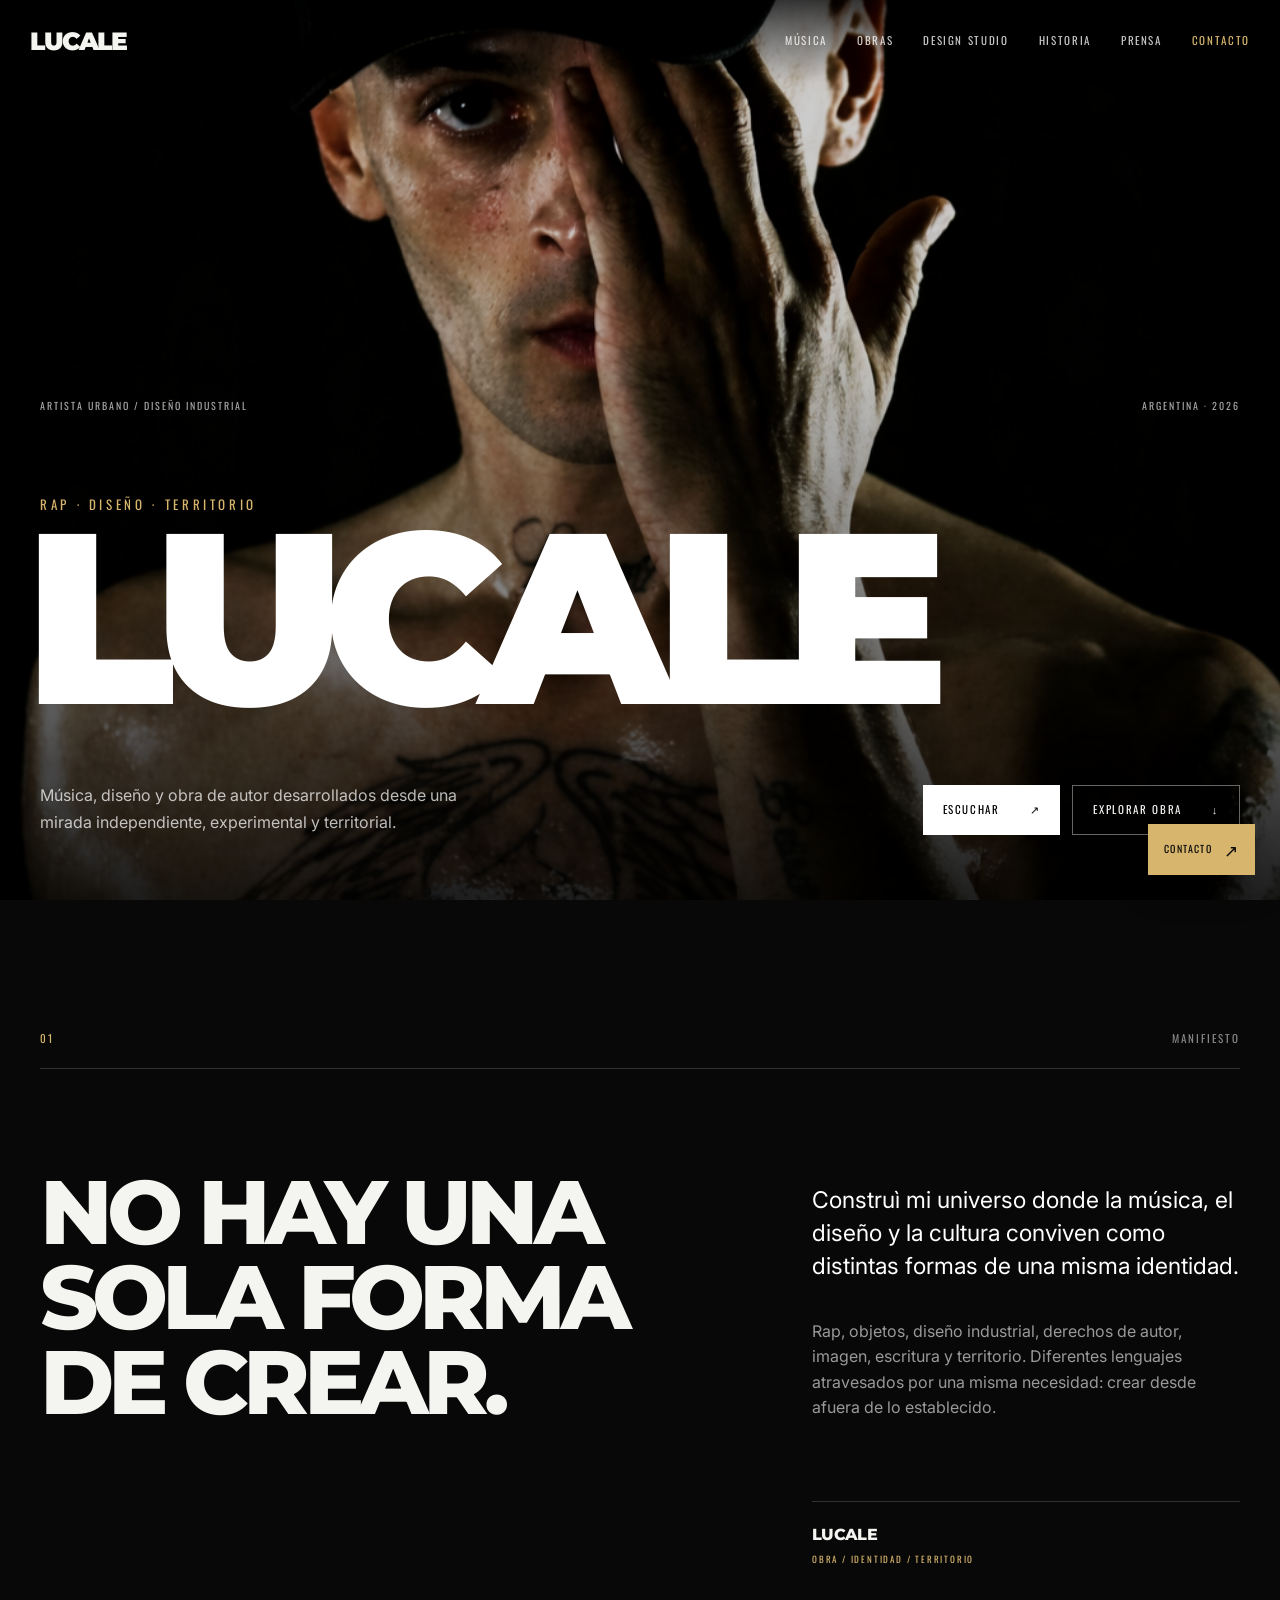
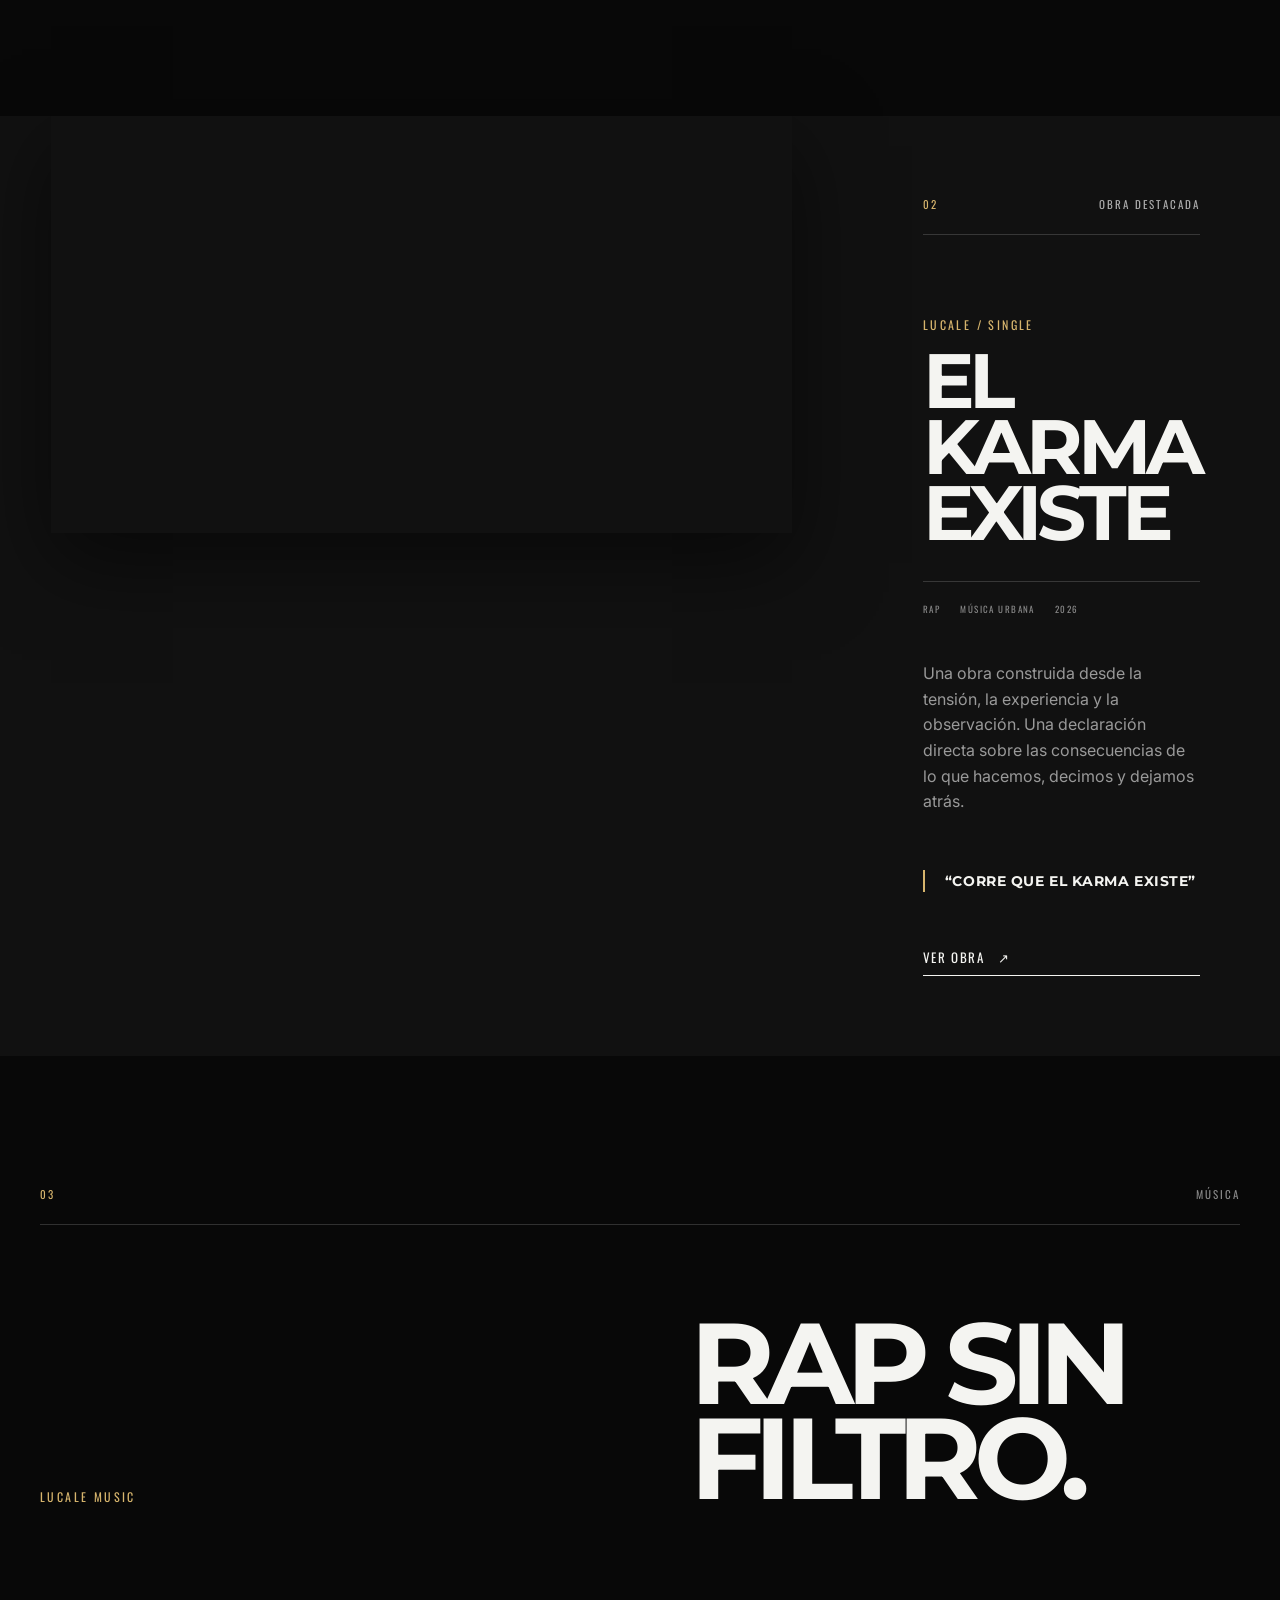
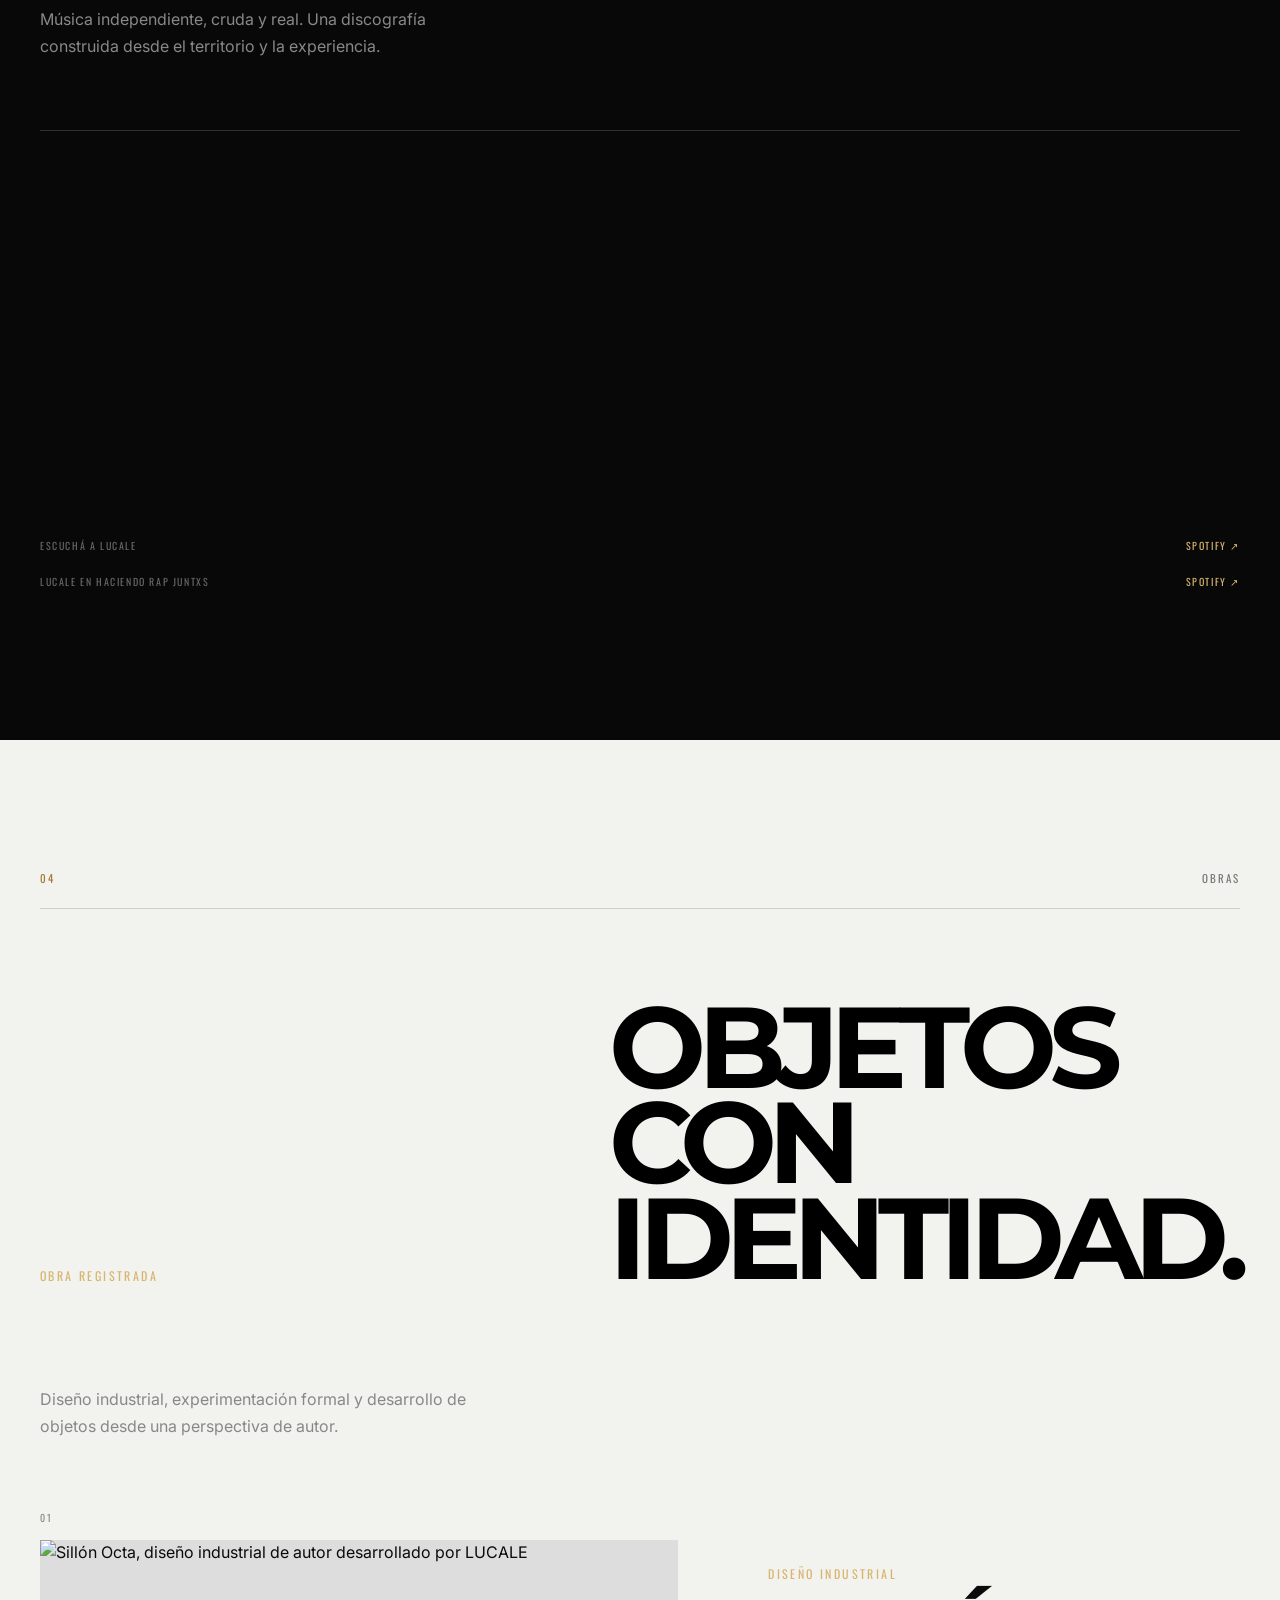
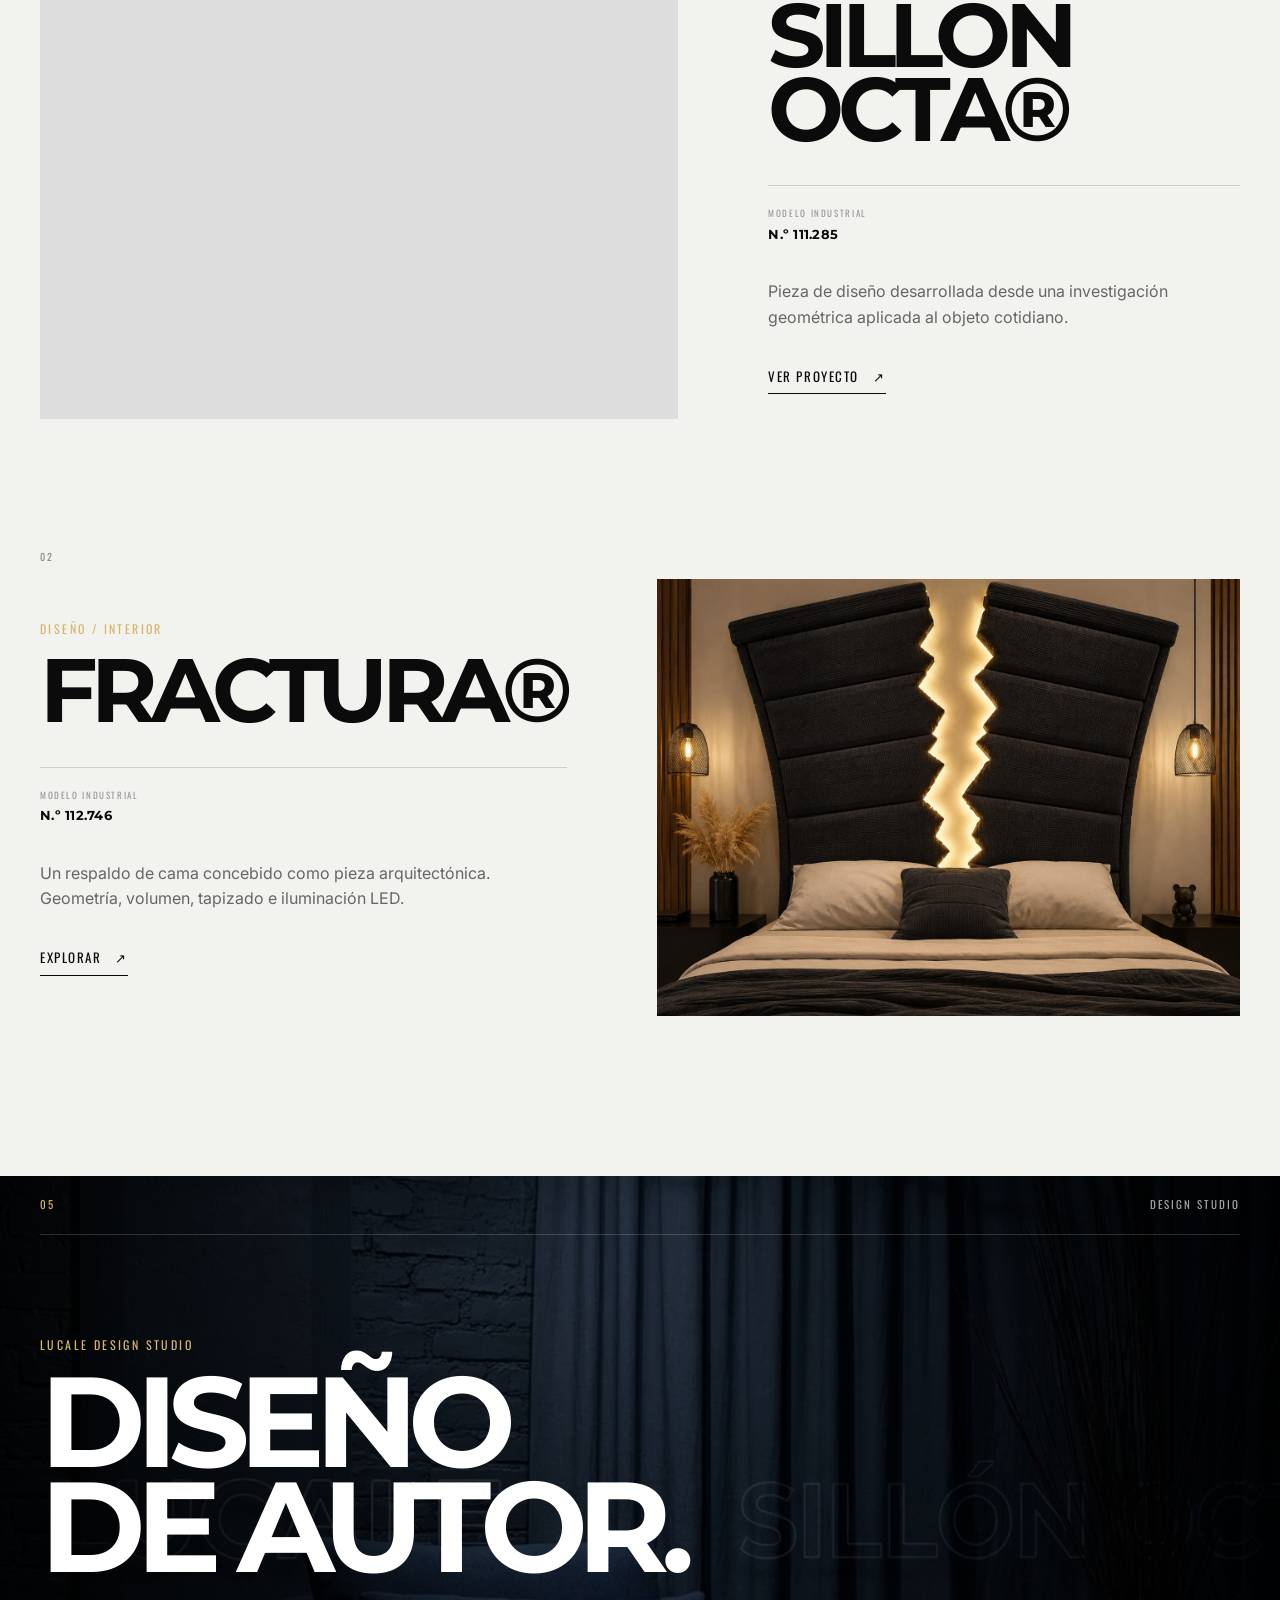
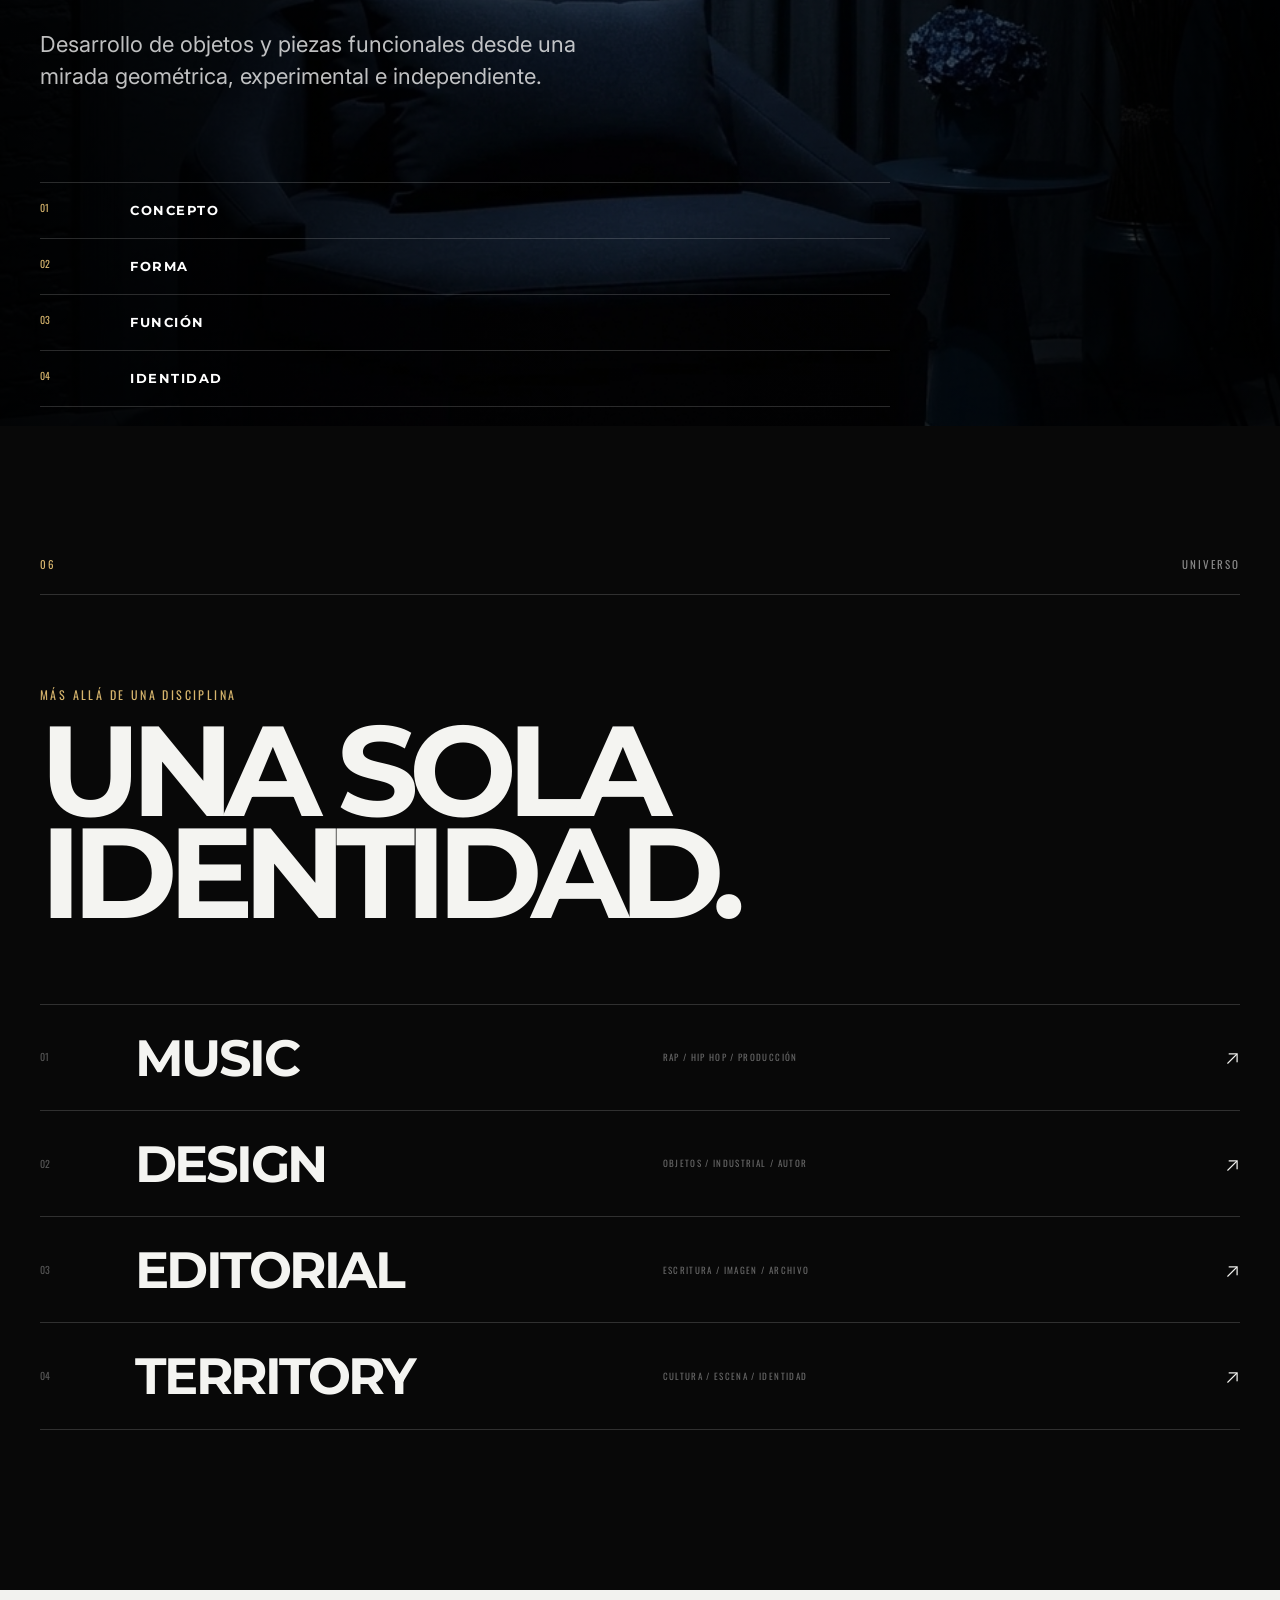
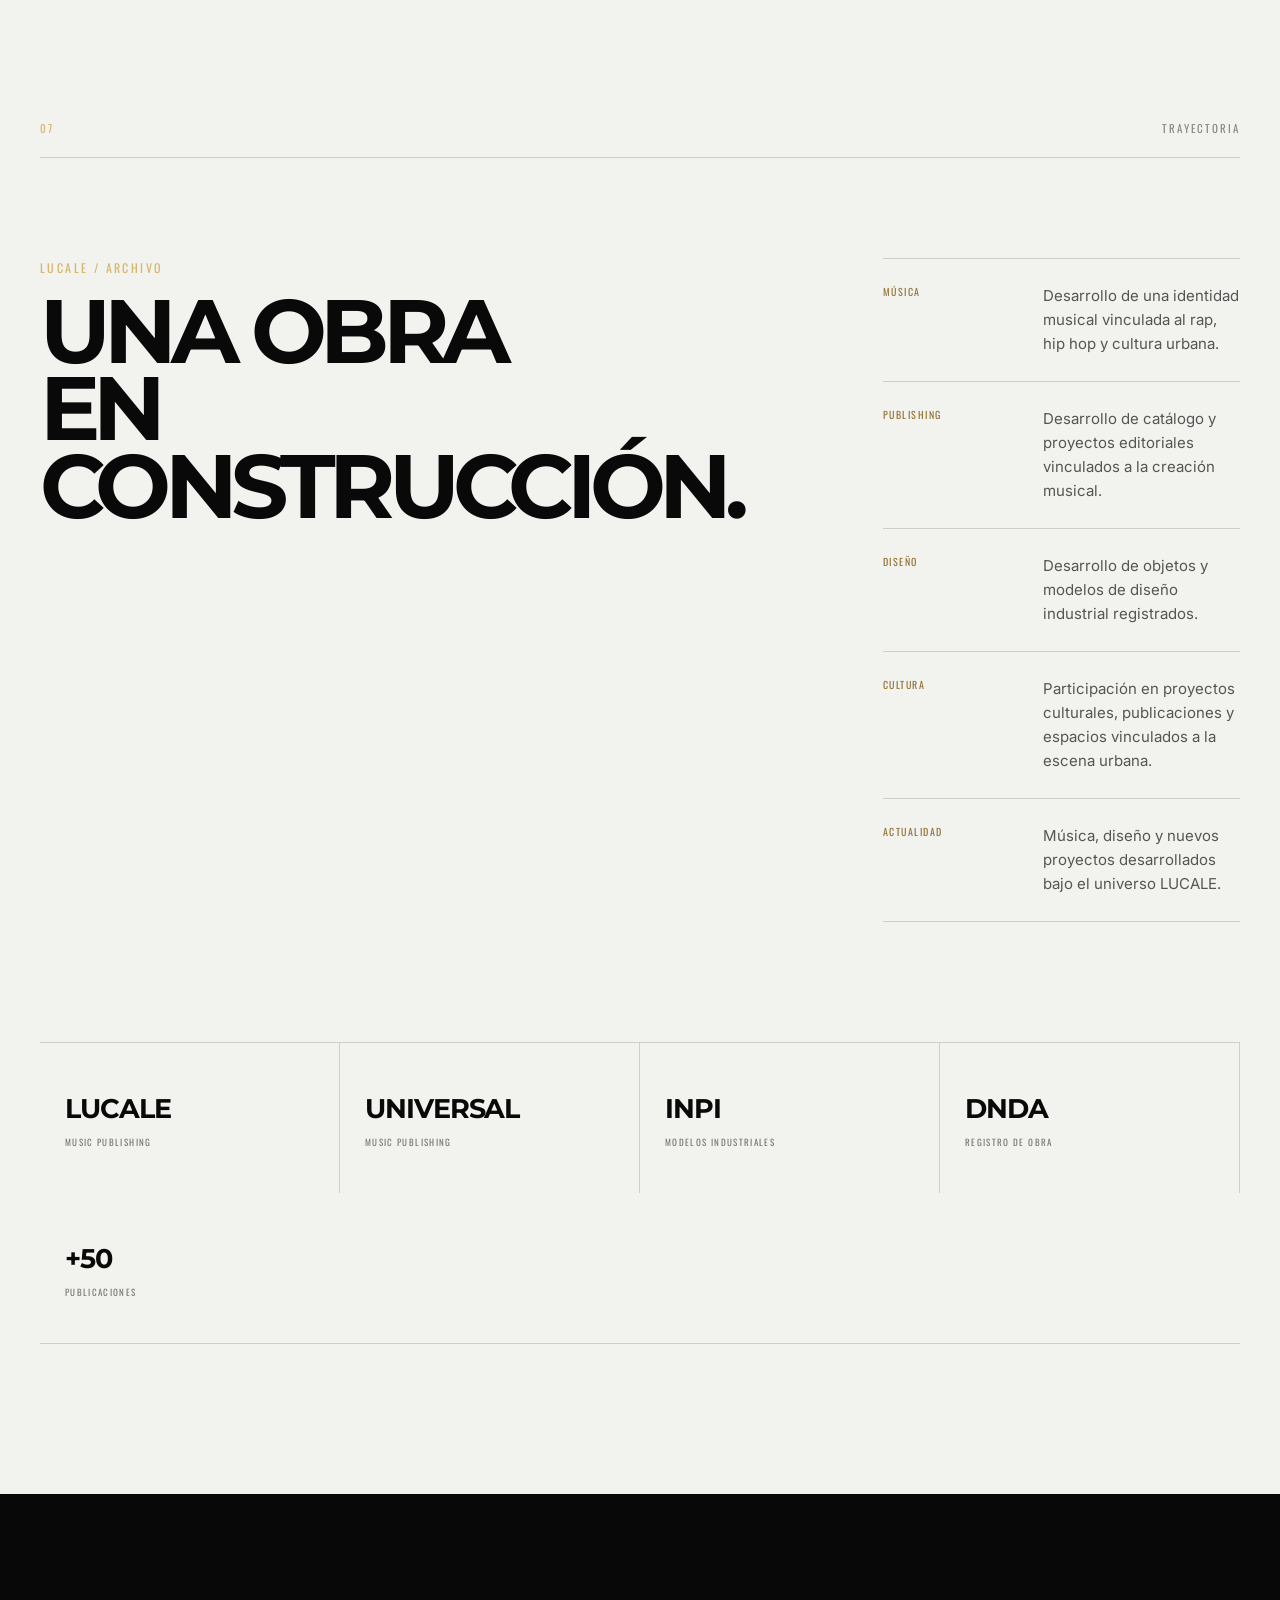
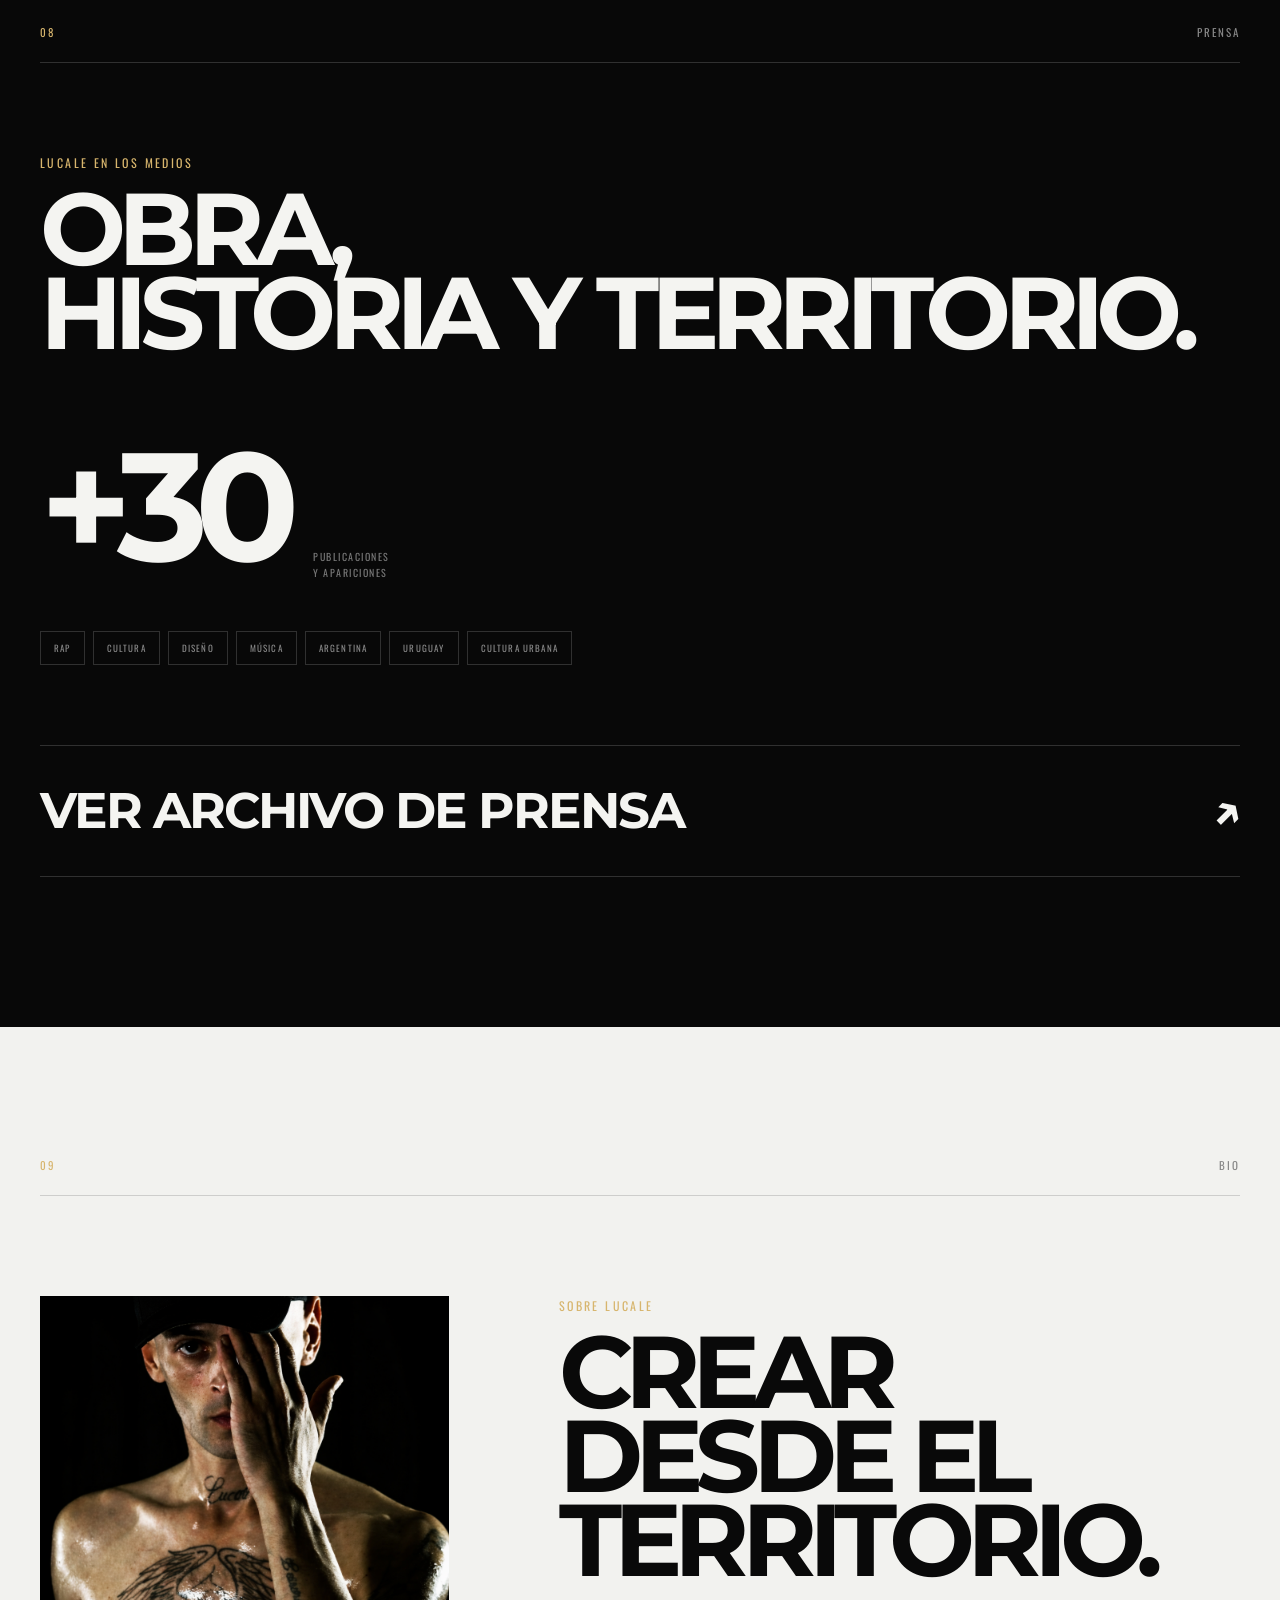
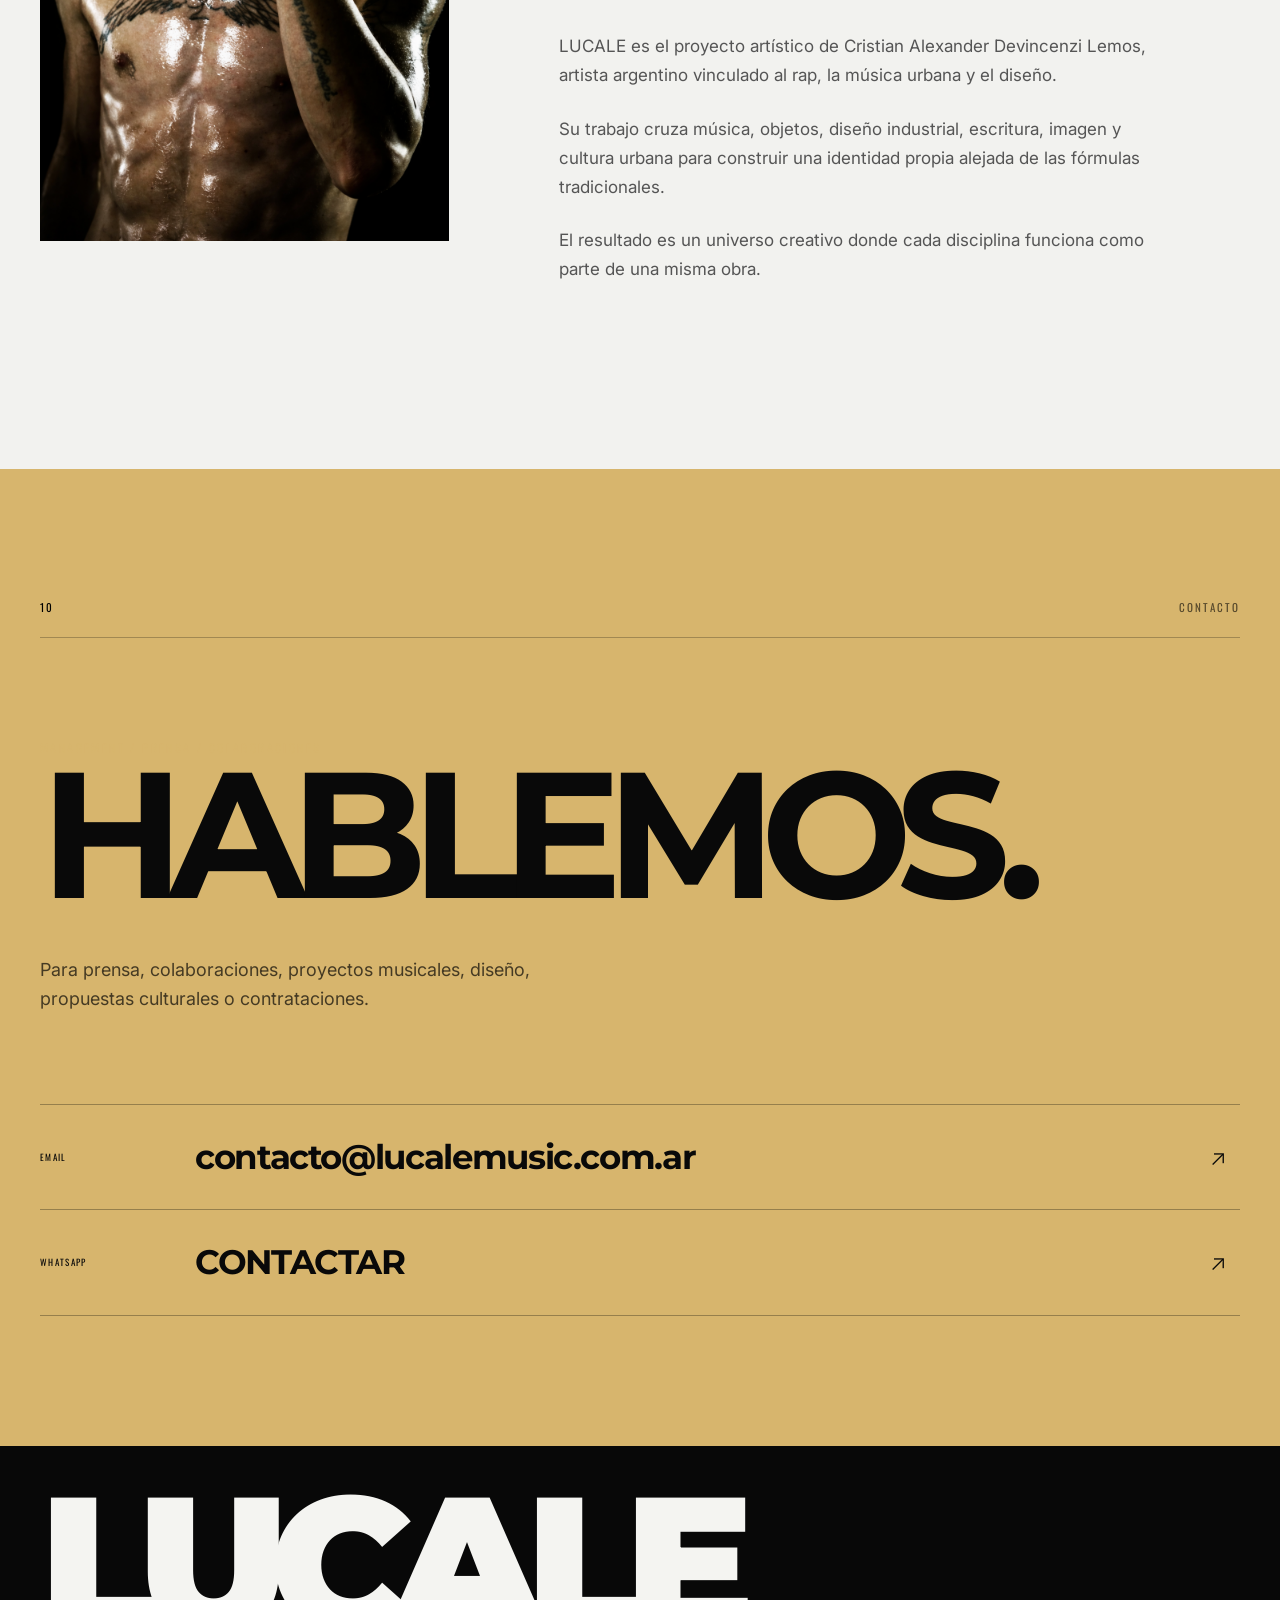
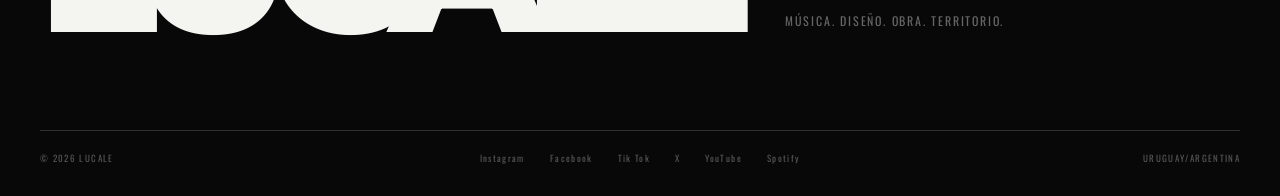
==== commit 85c19adb: "Update index.html" ====
--- a/index.html
+++ b/index.html
@@ -562,7 +562,7 @@
 
                 <p class="lead">
 
-                    Construì universo donde
+                    Construì mi universo donde
                     la música, el diseño y la cultura
                     conviven como distintas formas
                     de una misma identidad.
--- a/style.css
+++ b/style.css
@@ -832,15 +832,33 @@
 
 .video-frame {
 
-    width: 100%;
+    width: 88%;
+
+    max-width: 900px;
 
     aspect-ratio: 16 / 9;
+
+    margin: 0 auto;
+
+    overflow: hidden;
 
     box-shadow:
         0 30px 80px rgba(0,0,0,.5);
 
 }
 
+
+.video-frame iframe {
+
+    display: block;
+
+    width: 100%;
+
+    height: 100%;
+
+    border: 0;
+
+}
 
 .video-frame iframe {
 
@@ -2933,3 +2951,10 @@
     }
 
 }
+@media (max-width: 1000px) {
+
+    .video-frame {
+        width: 100%;
+    }
+
+}
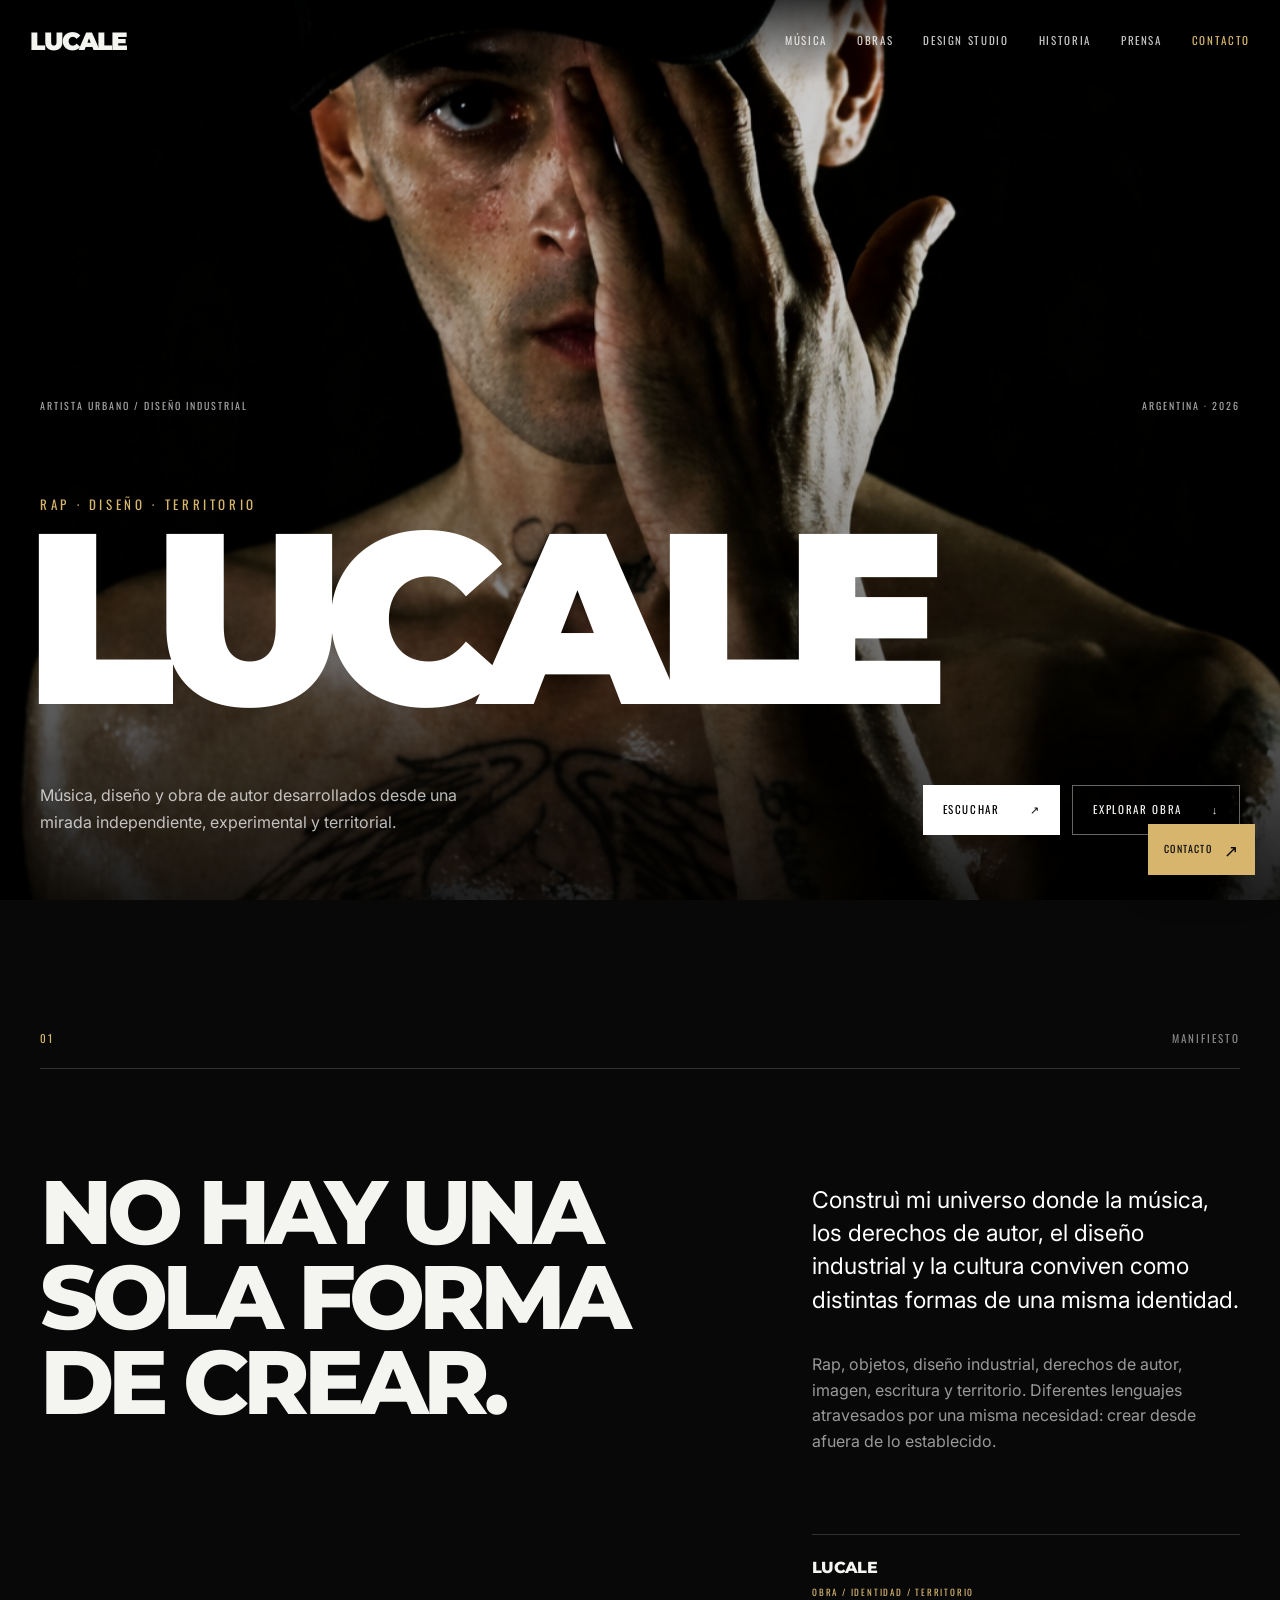
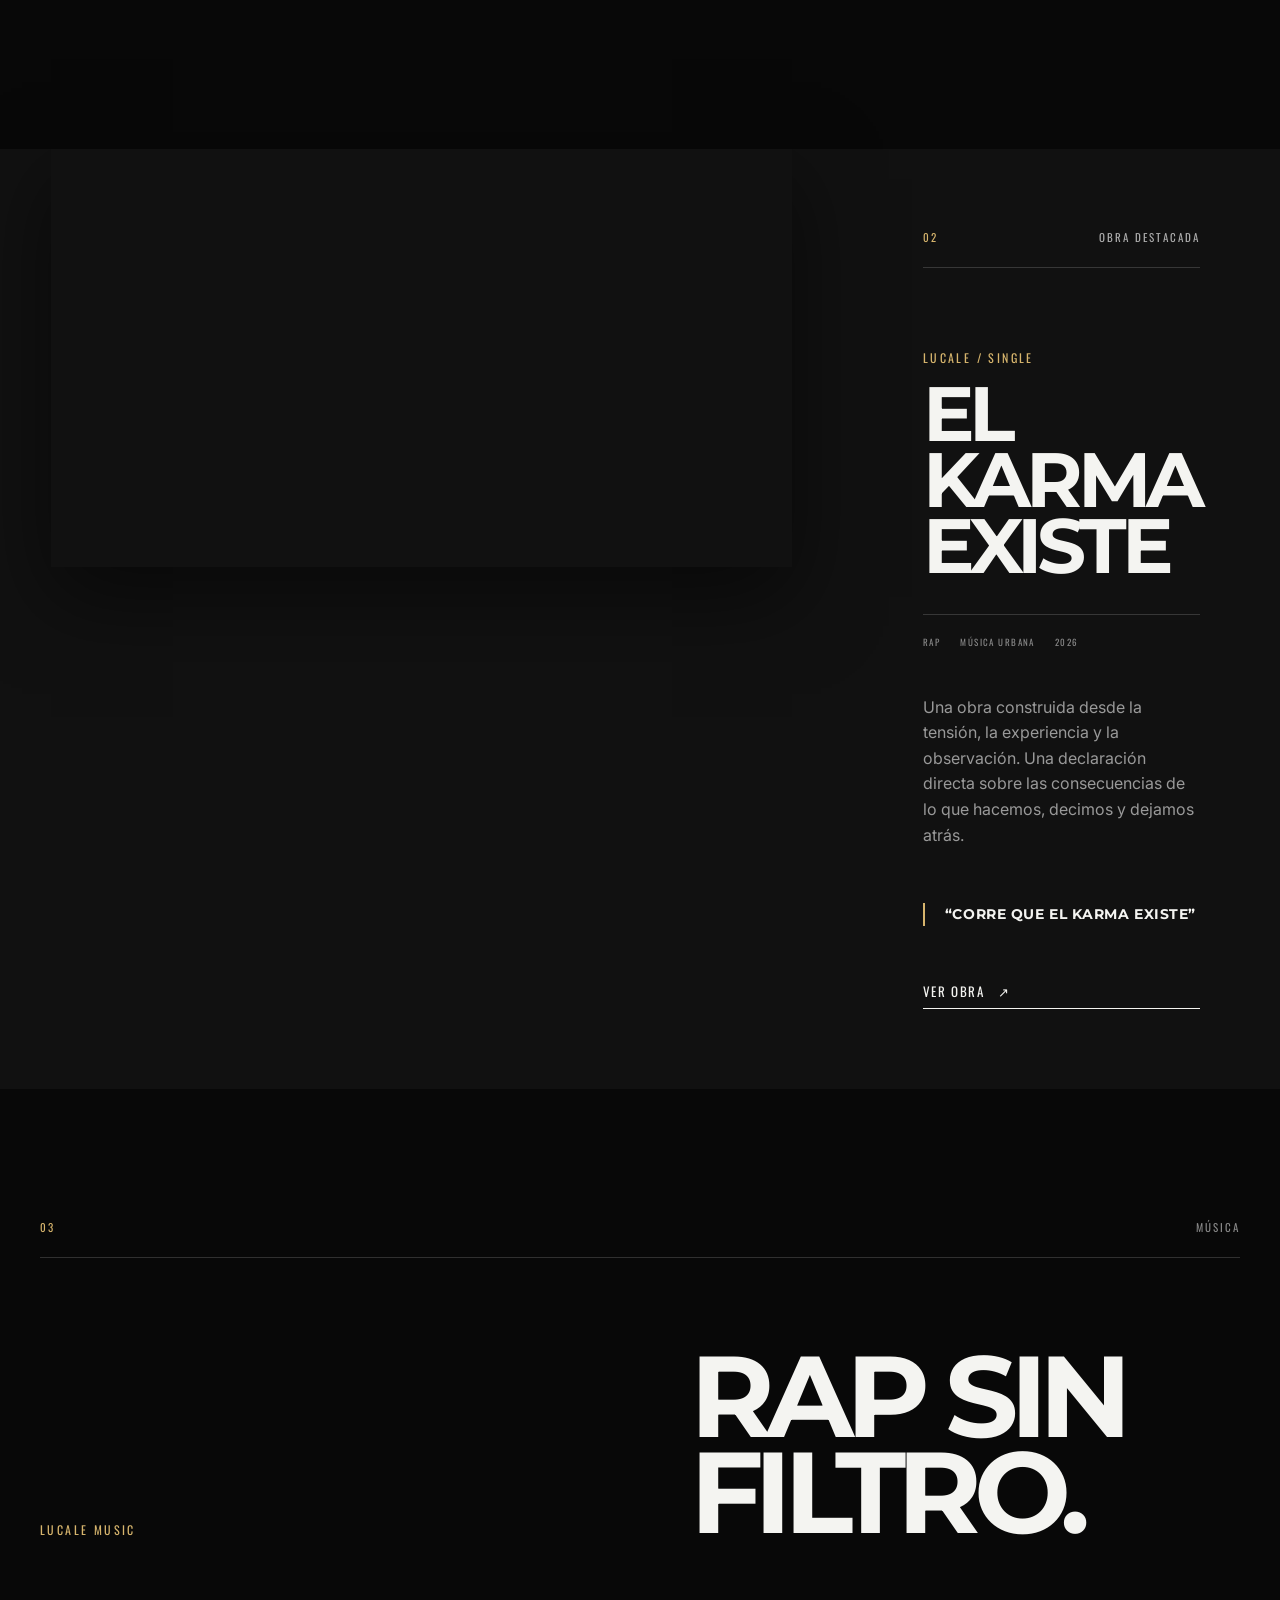
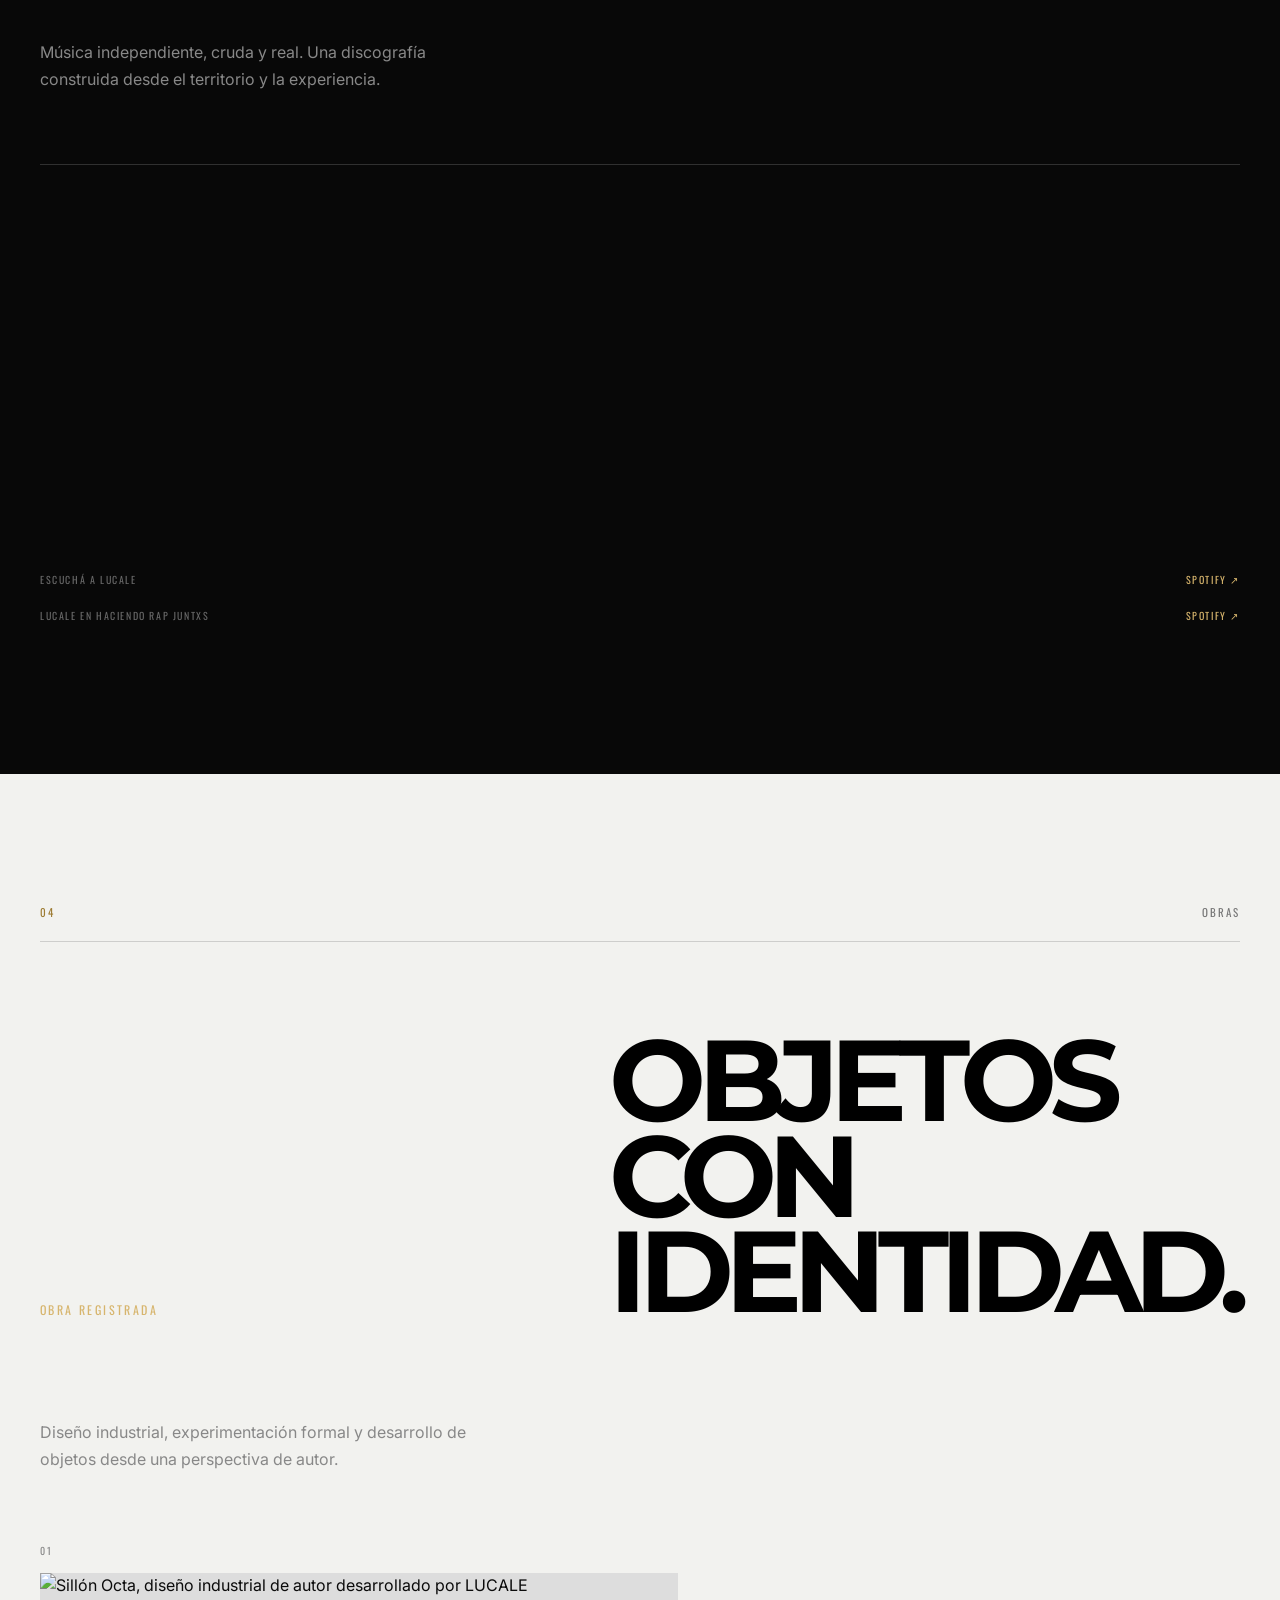
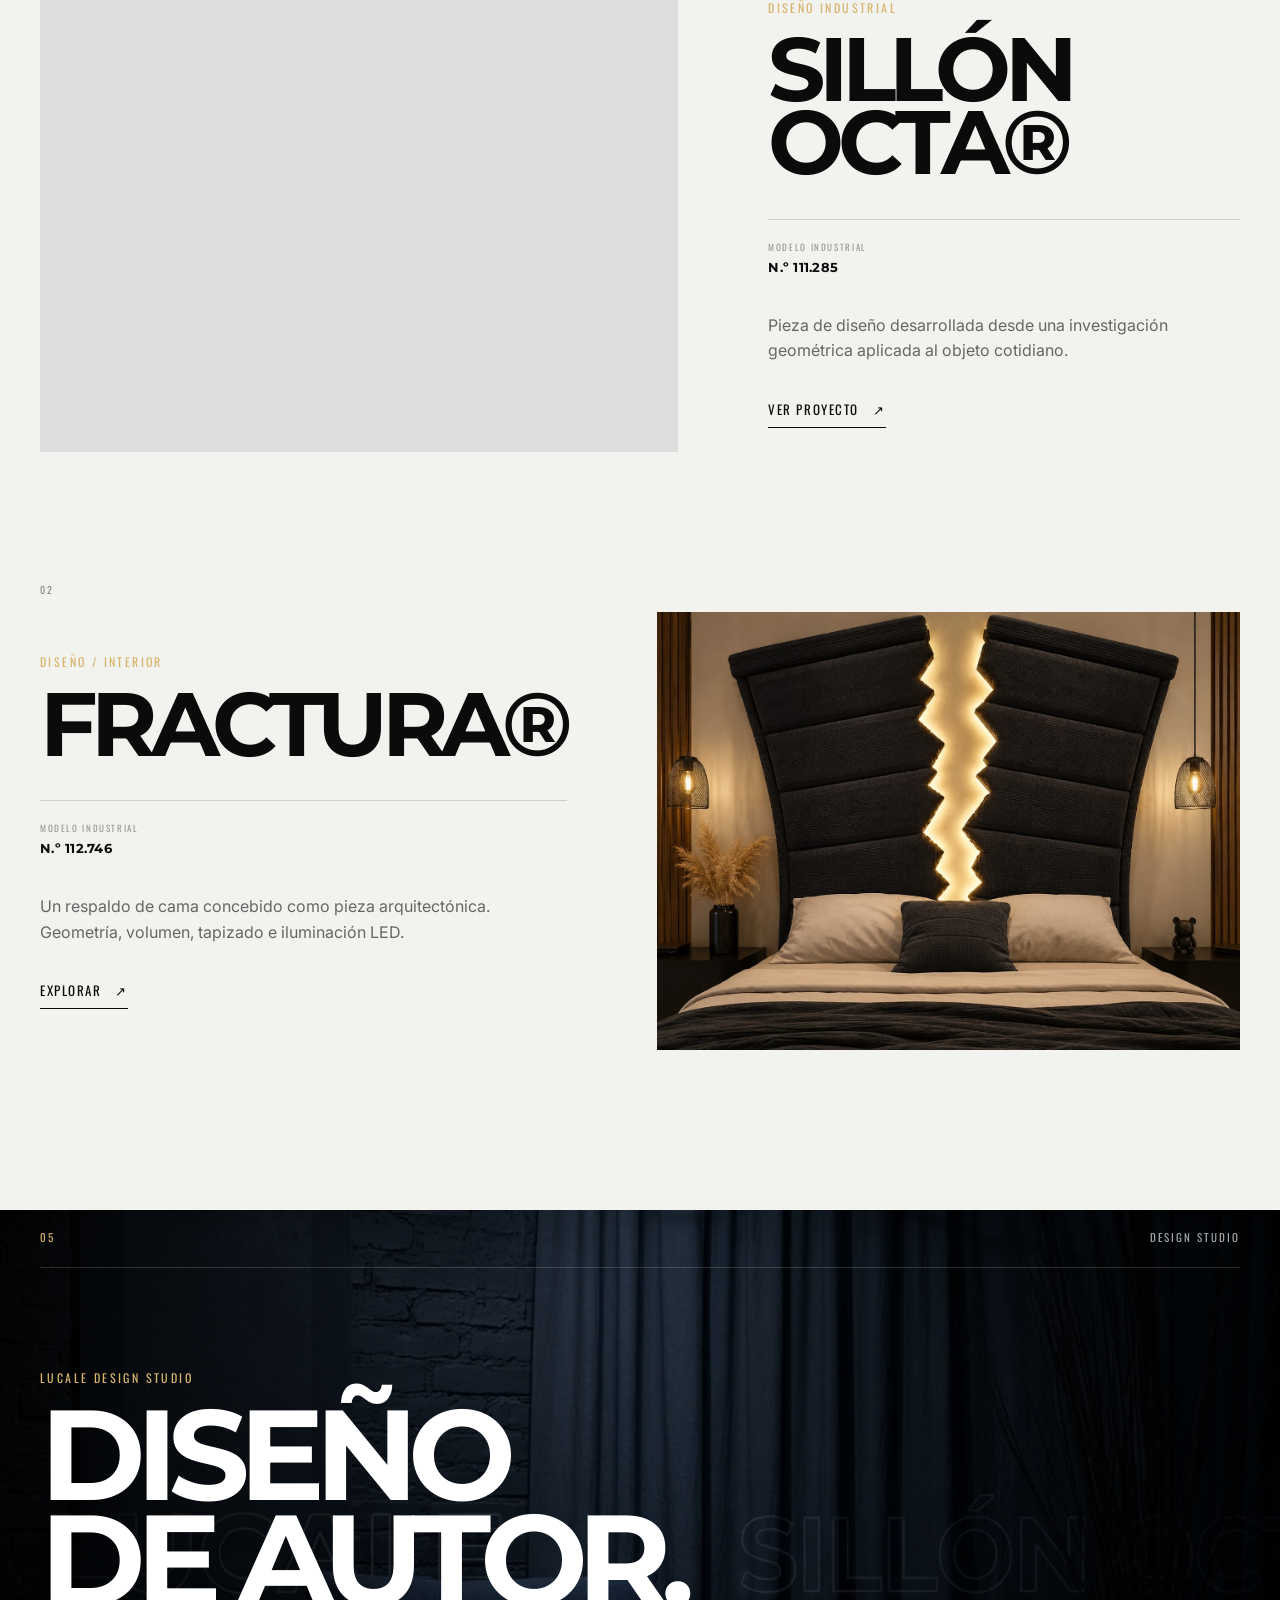
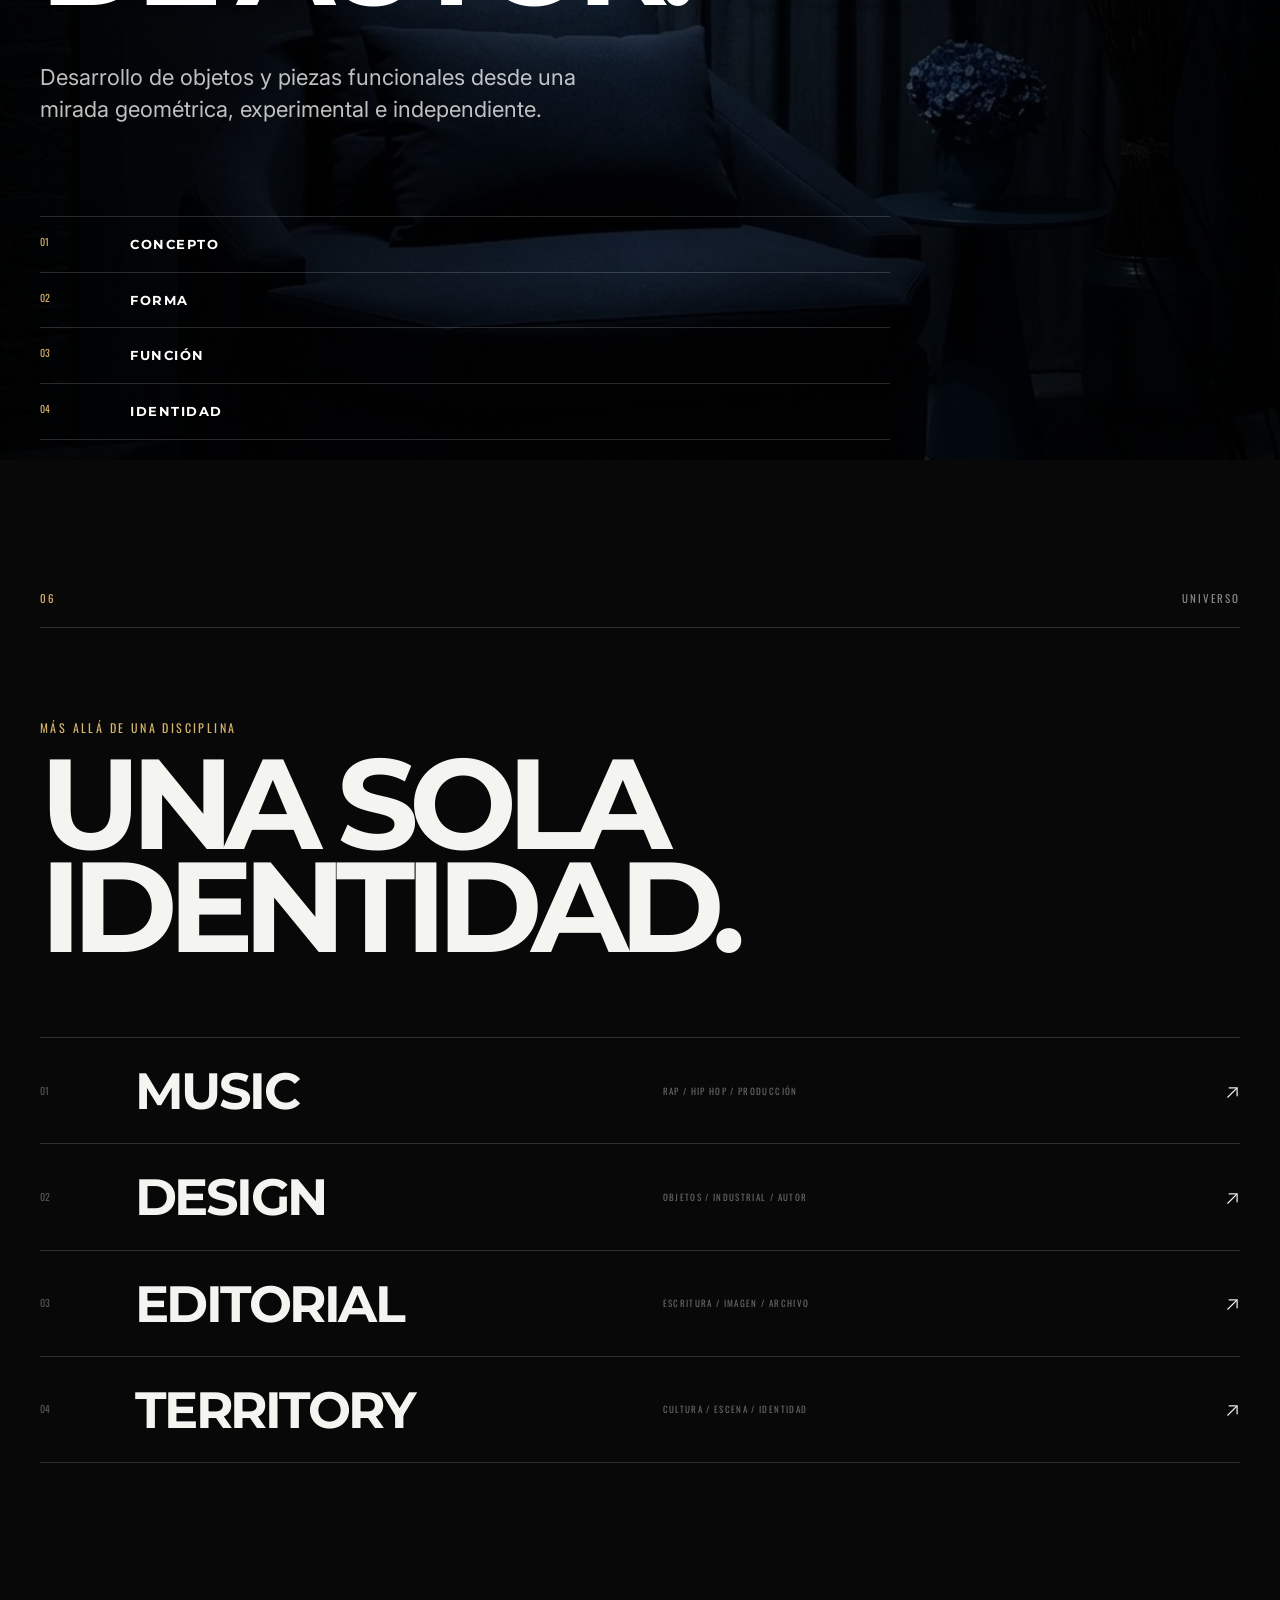
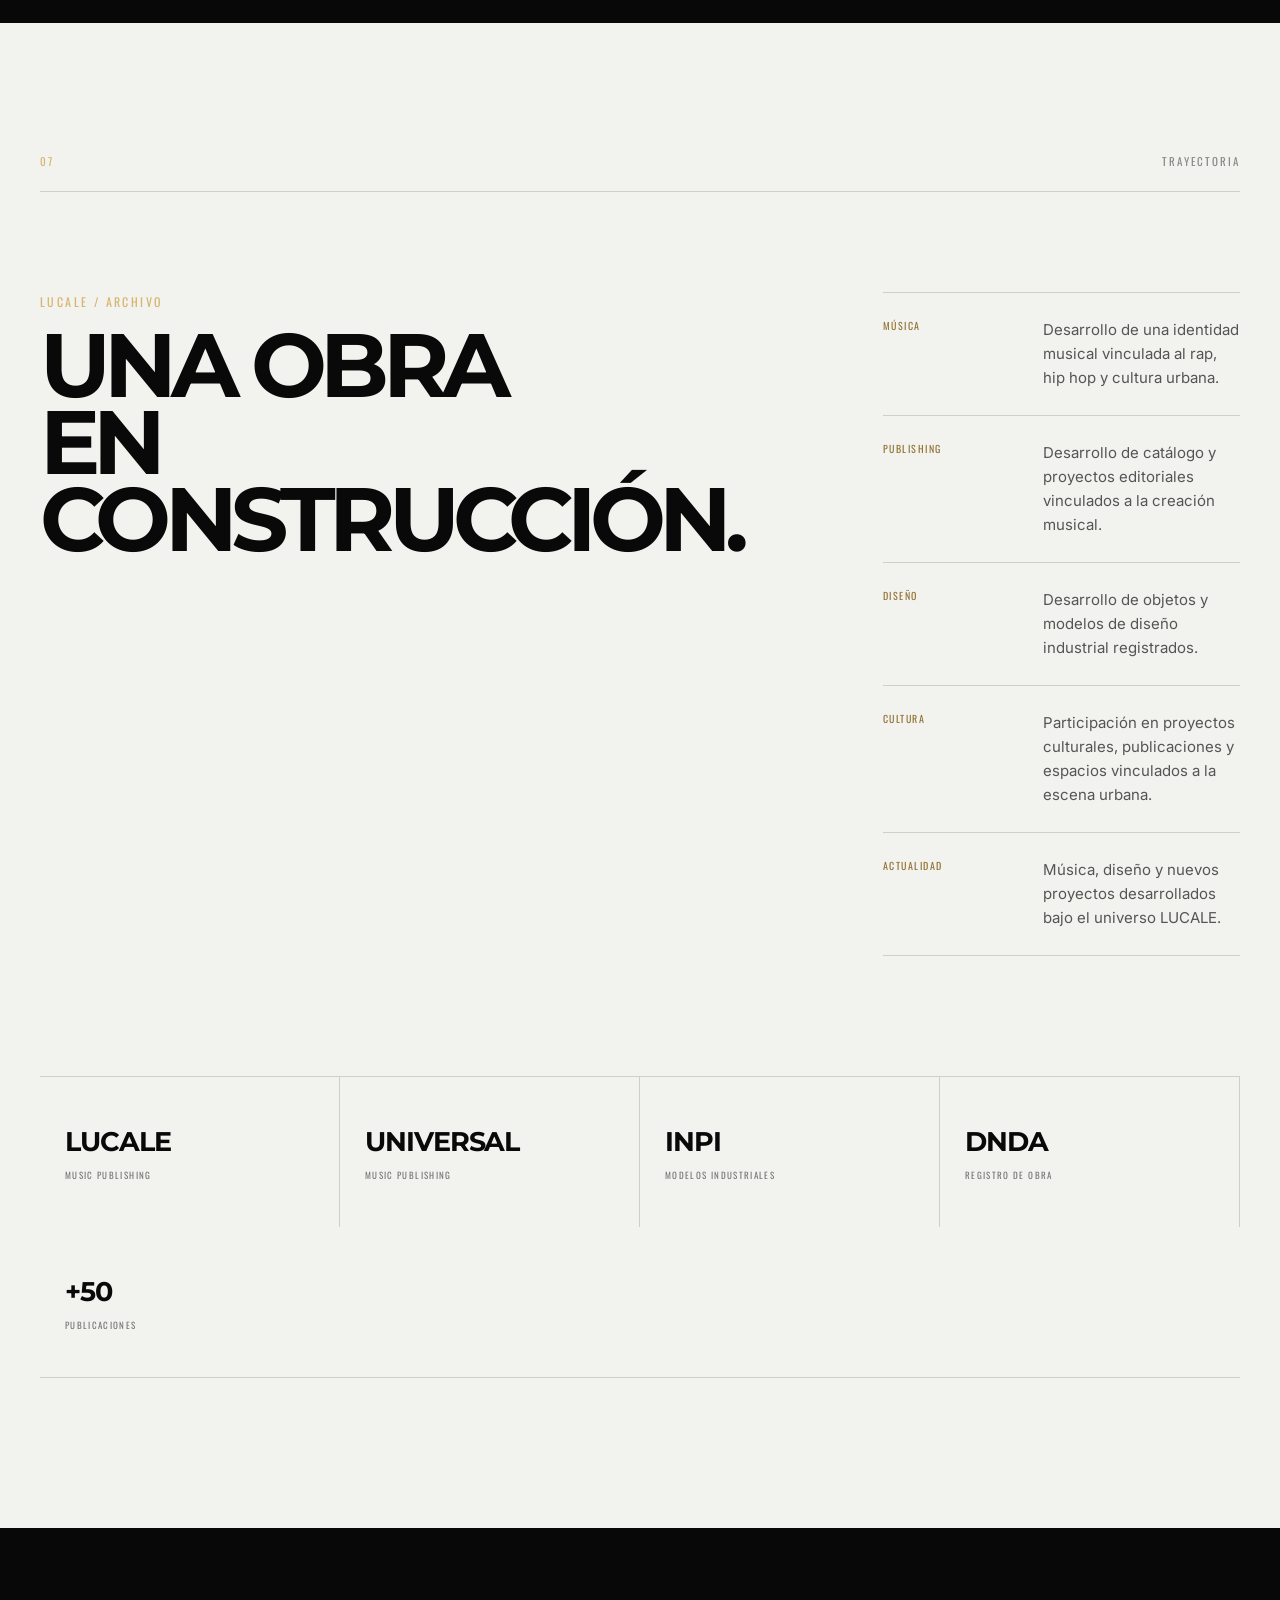
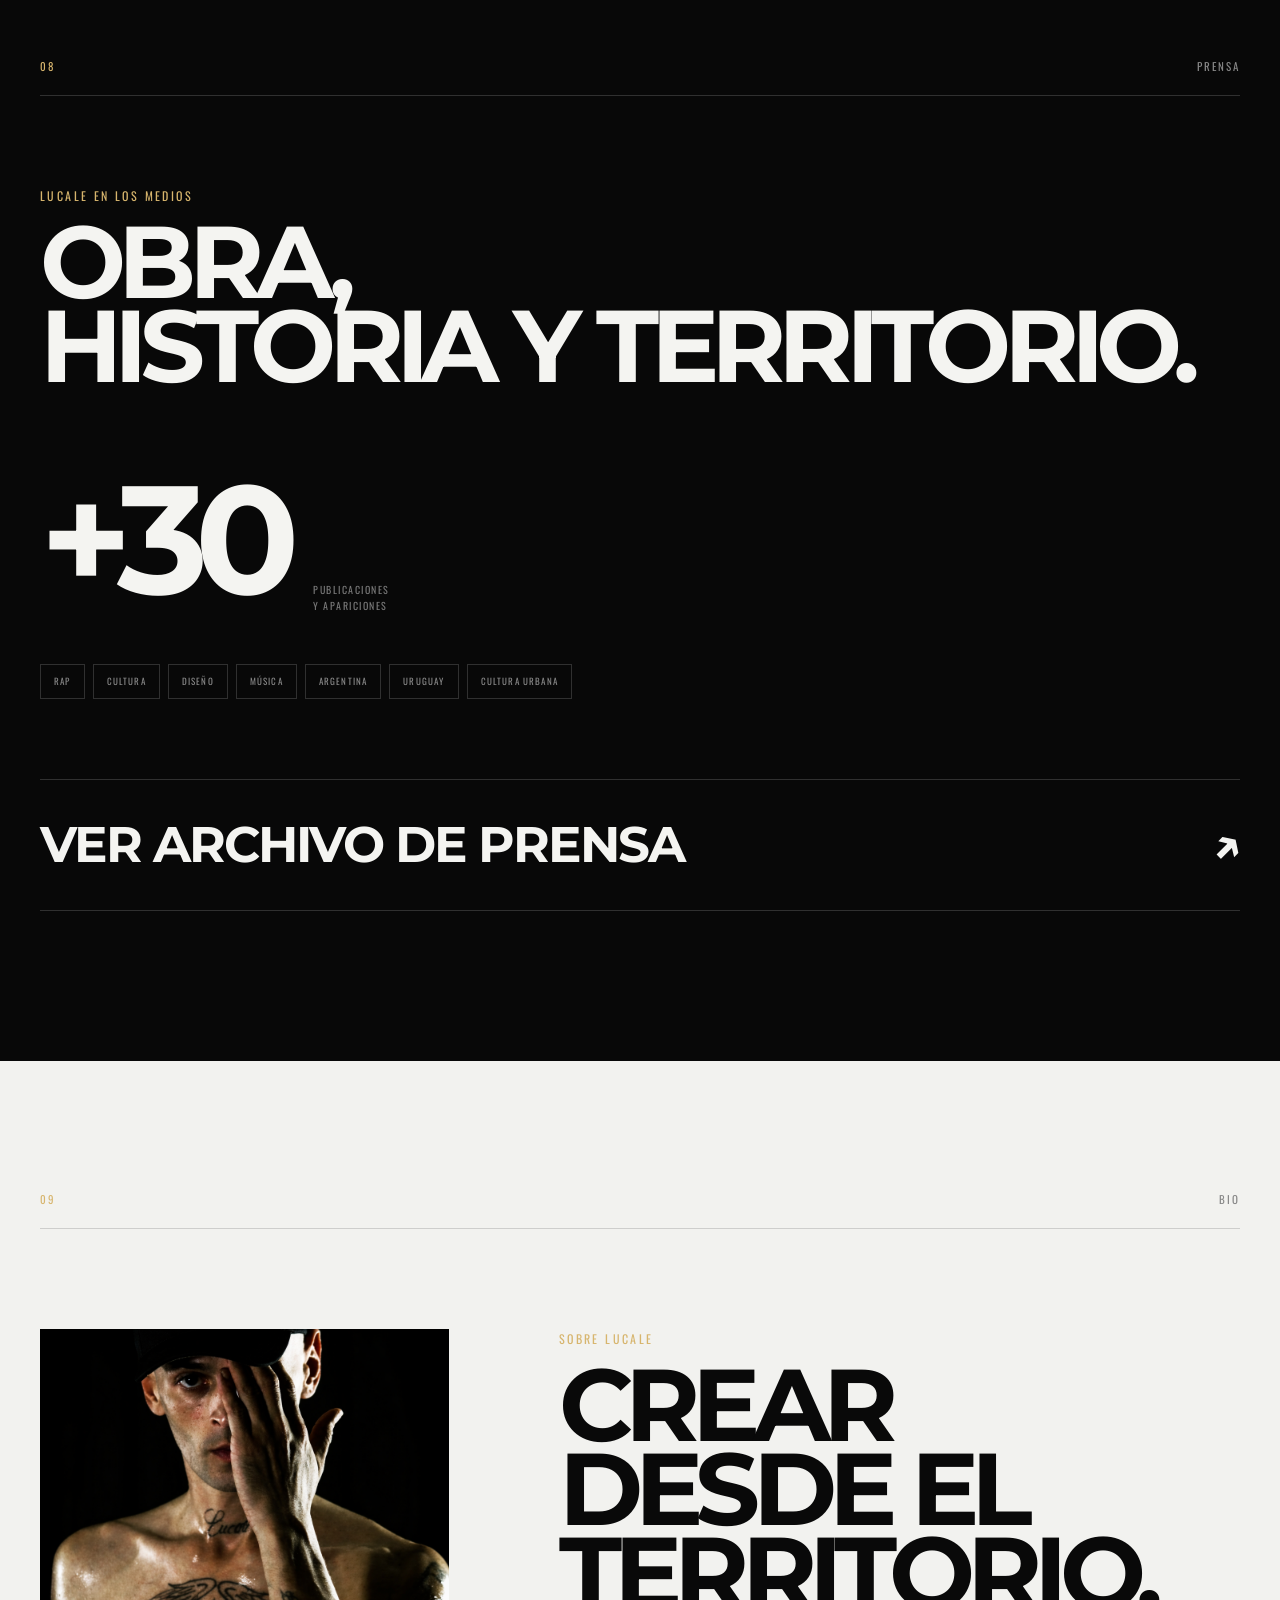
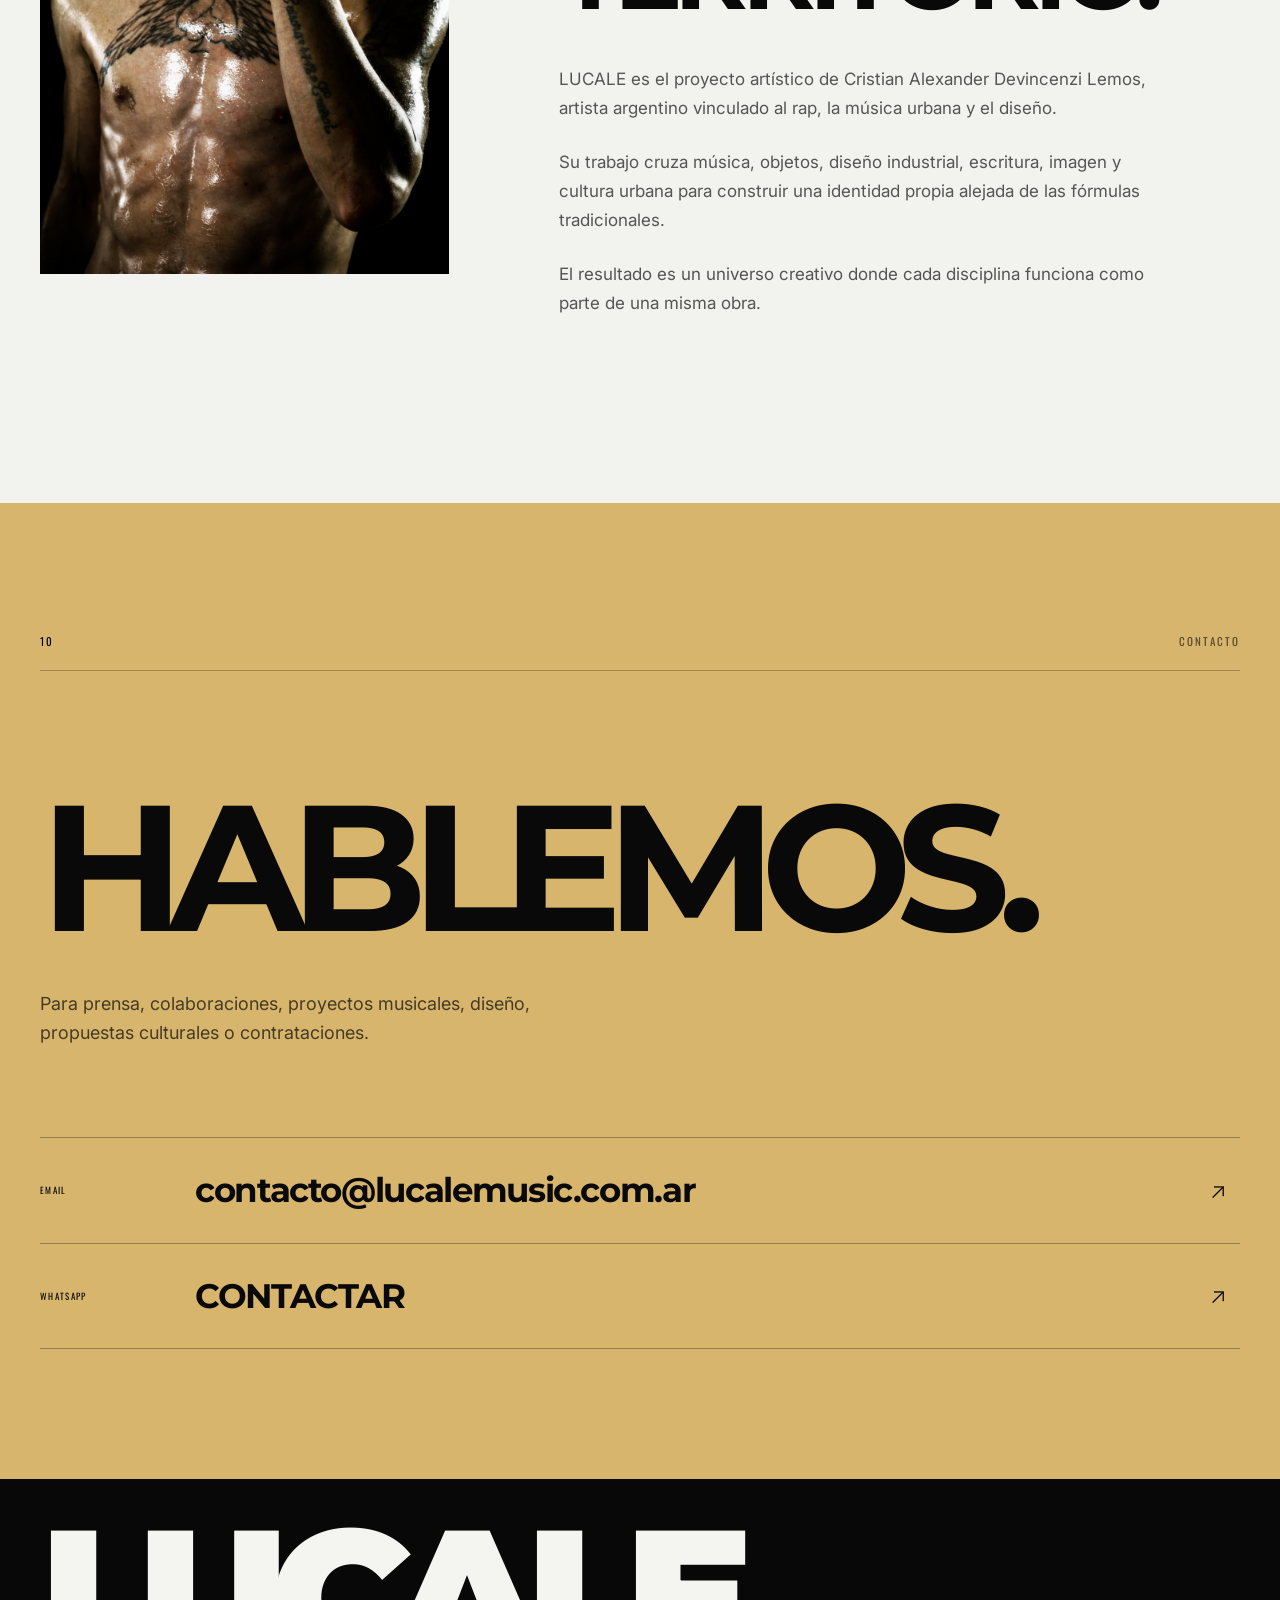
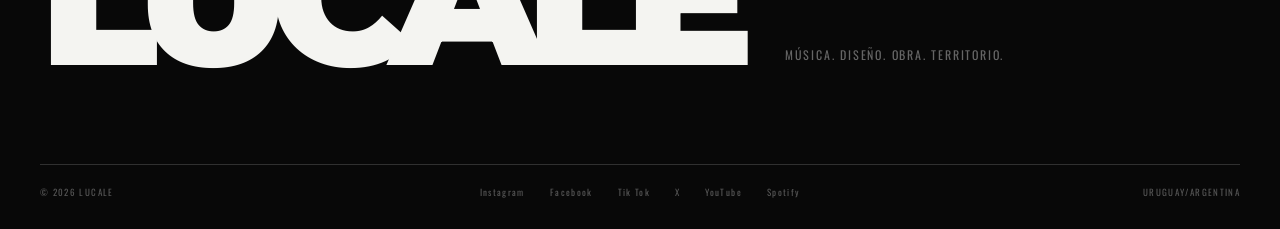
==== commit be6aa40c: "Update index.html" ====
--- a/index.html
+++ b/index.html
@@ -563,7 +563,7 @@
                 <p class="lead">
 
                     Construì mi universo donde
-                    la música, el diseño y la cultura
+                    la música, los derechos de autor, el diseño industrial y la cultura
                     conviven como distintas formas
                     de una misma identidad.
 
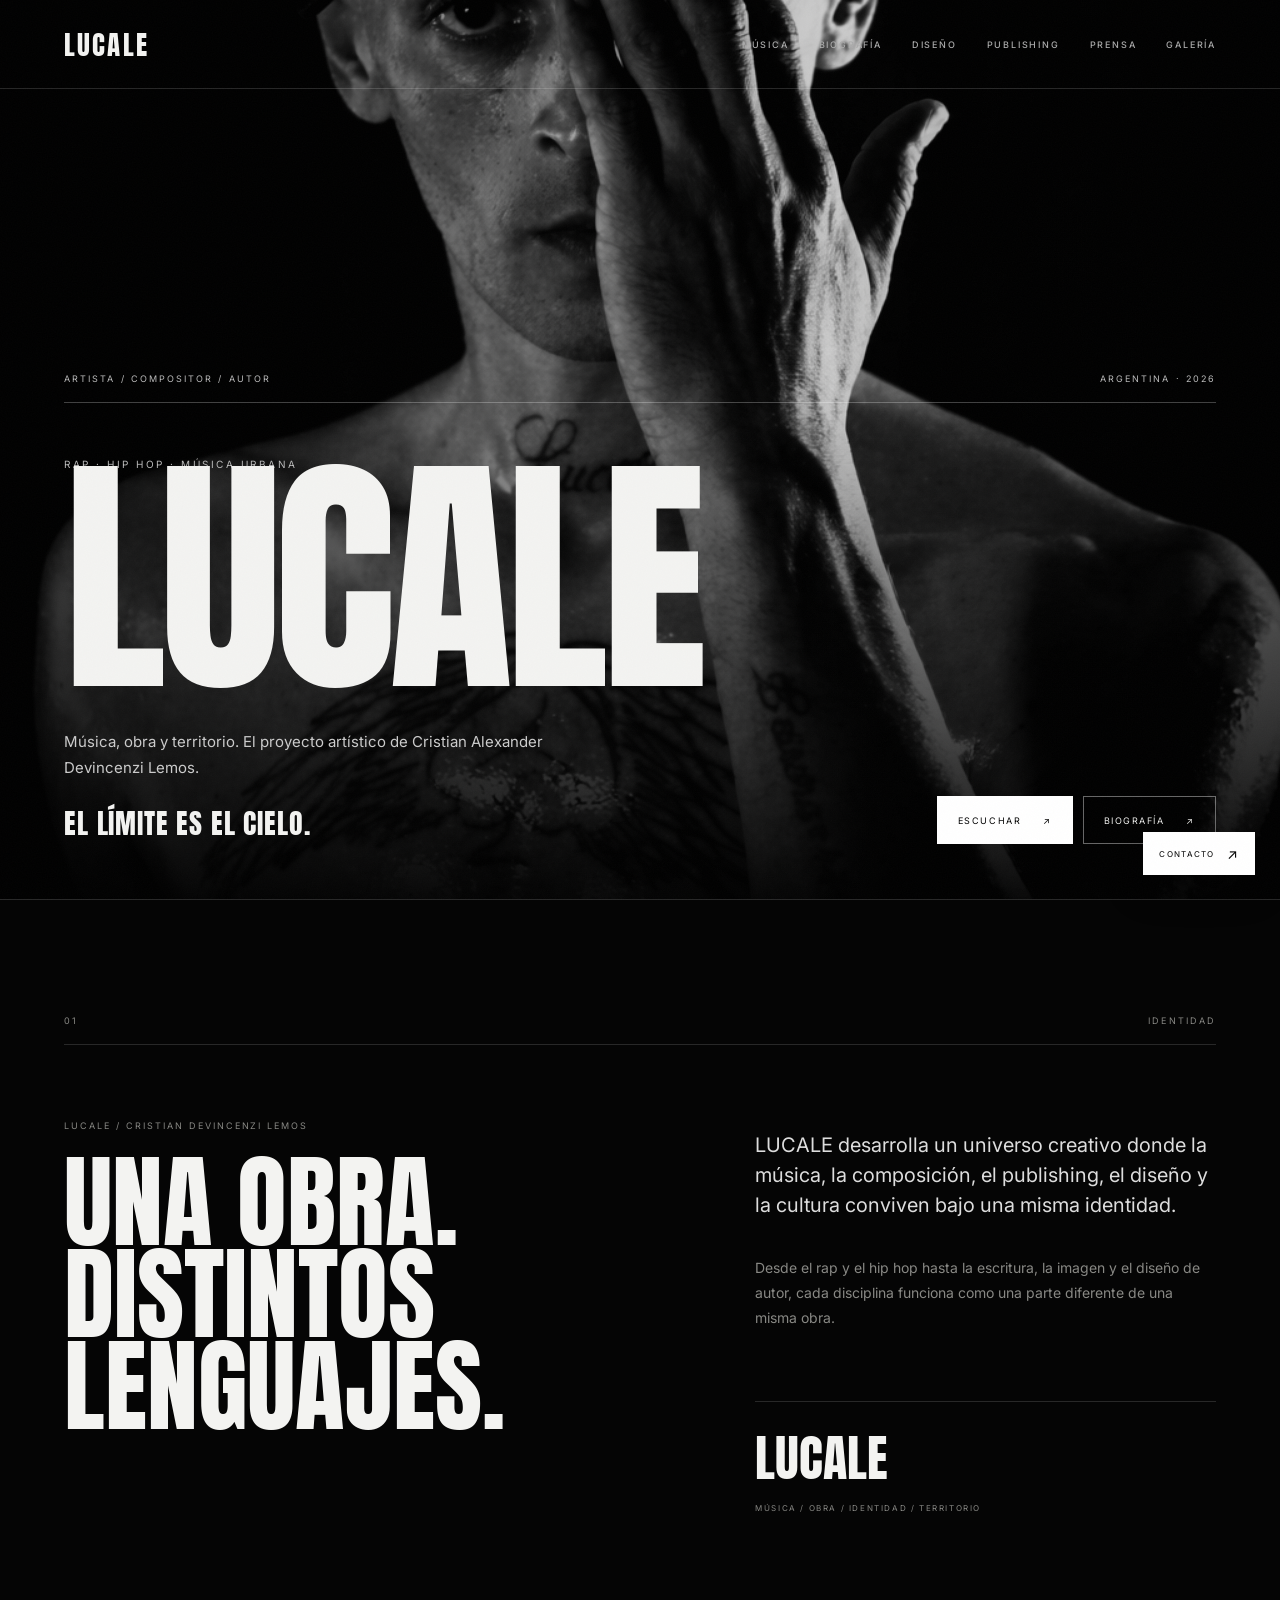
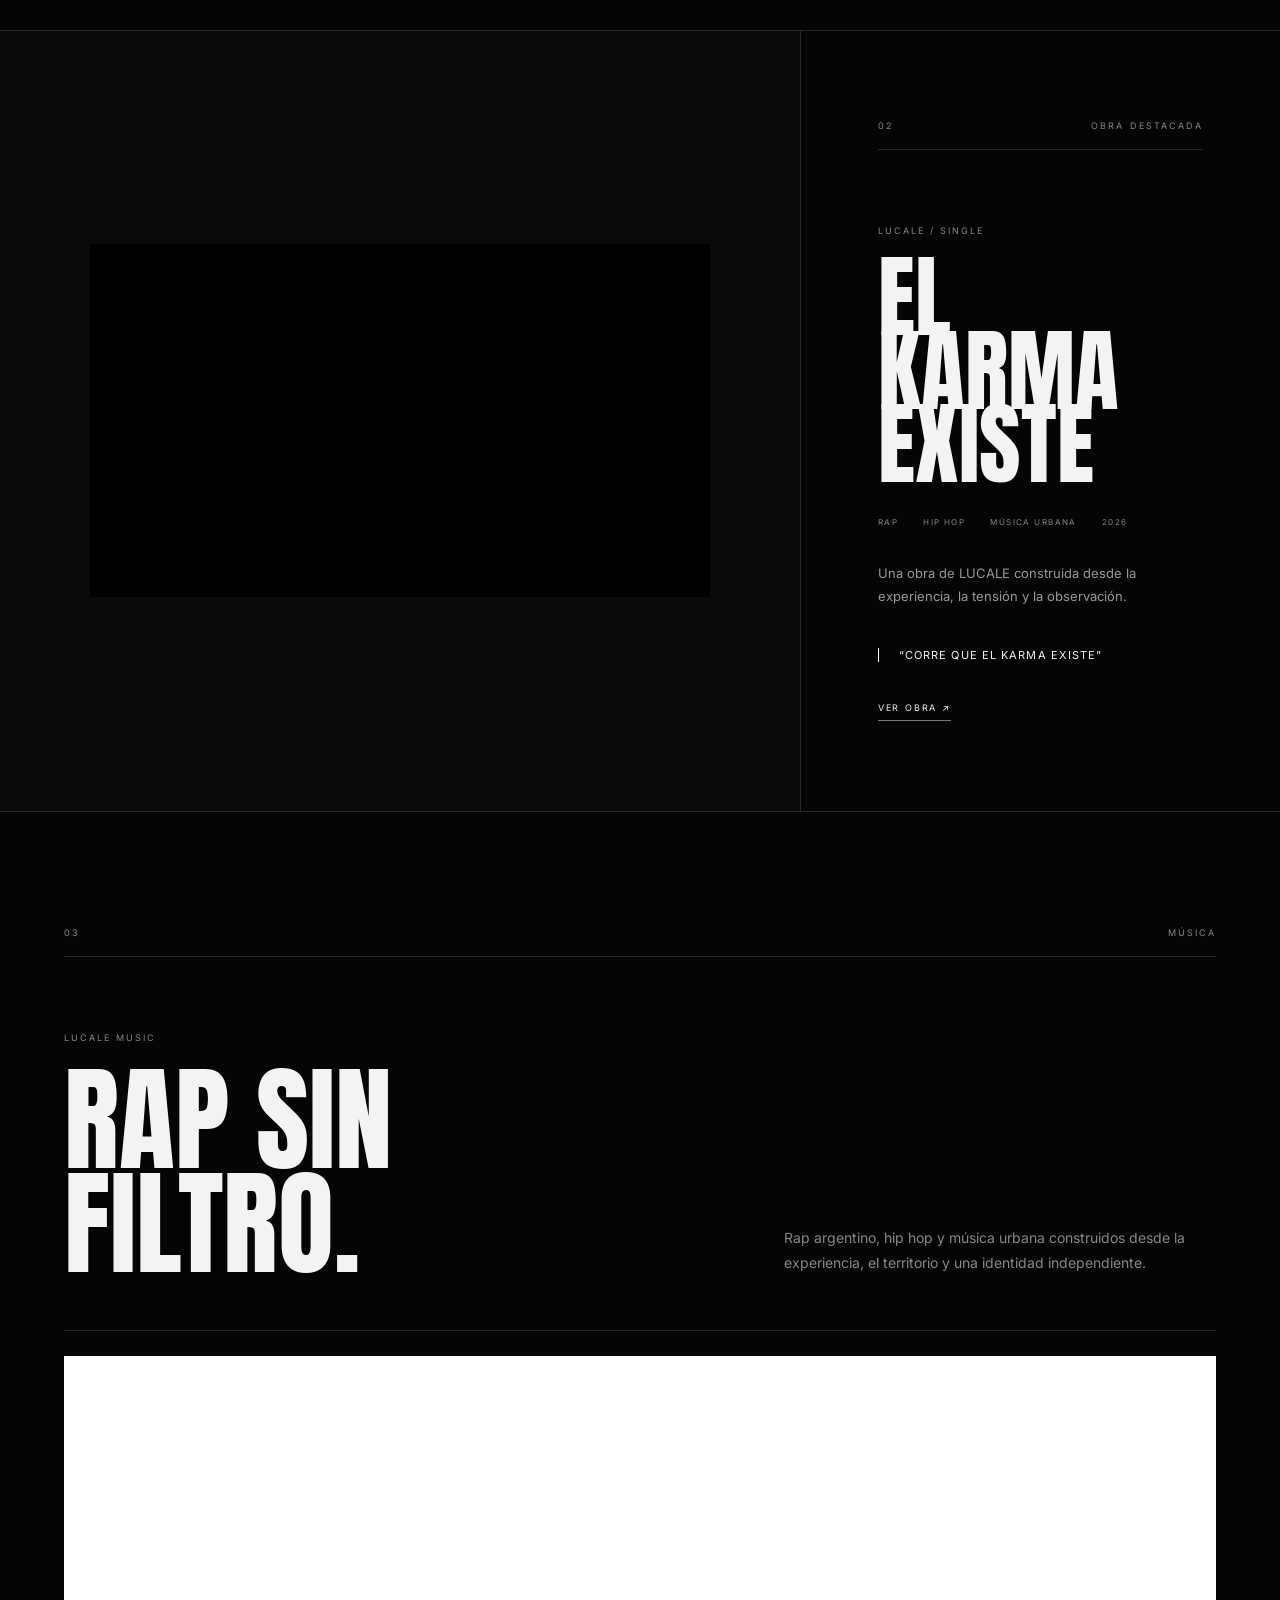
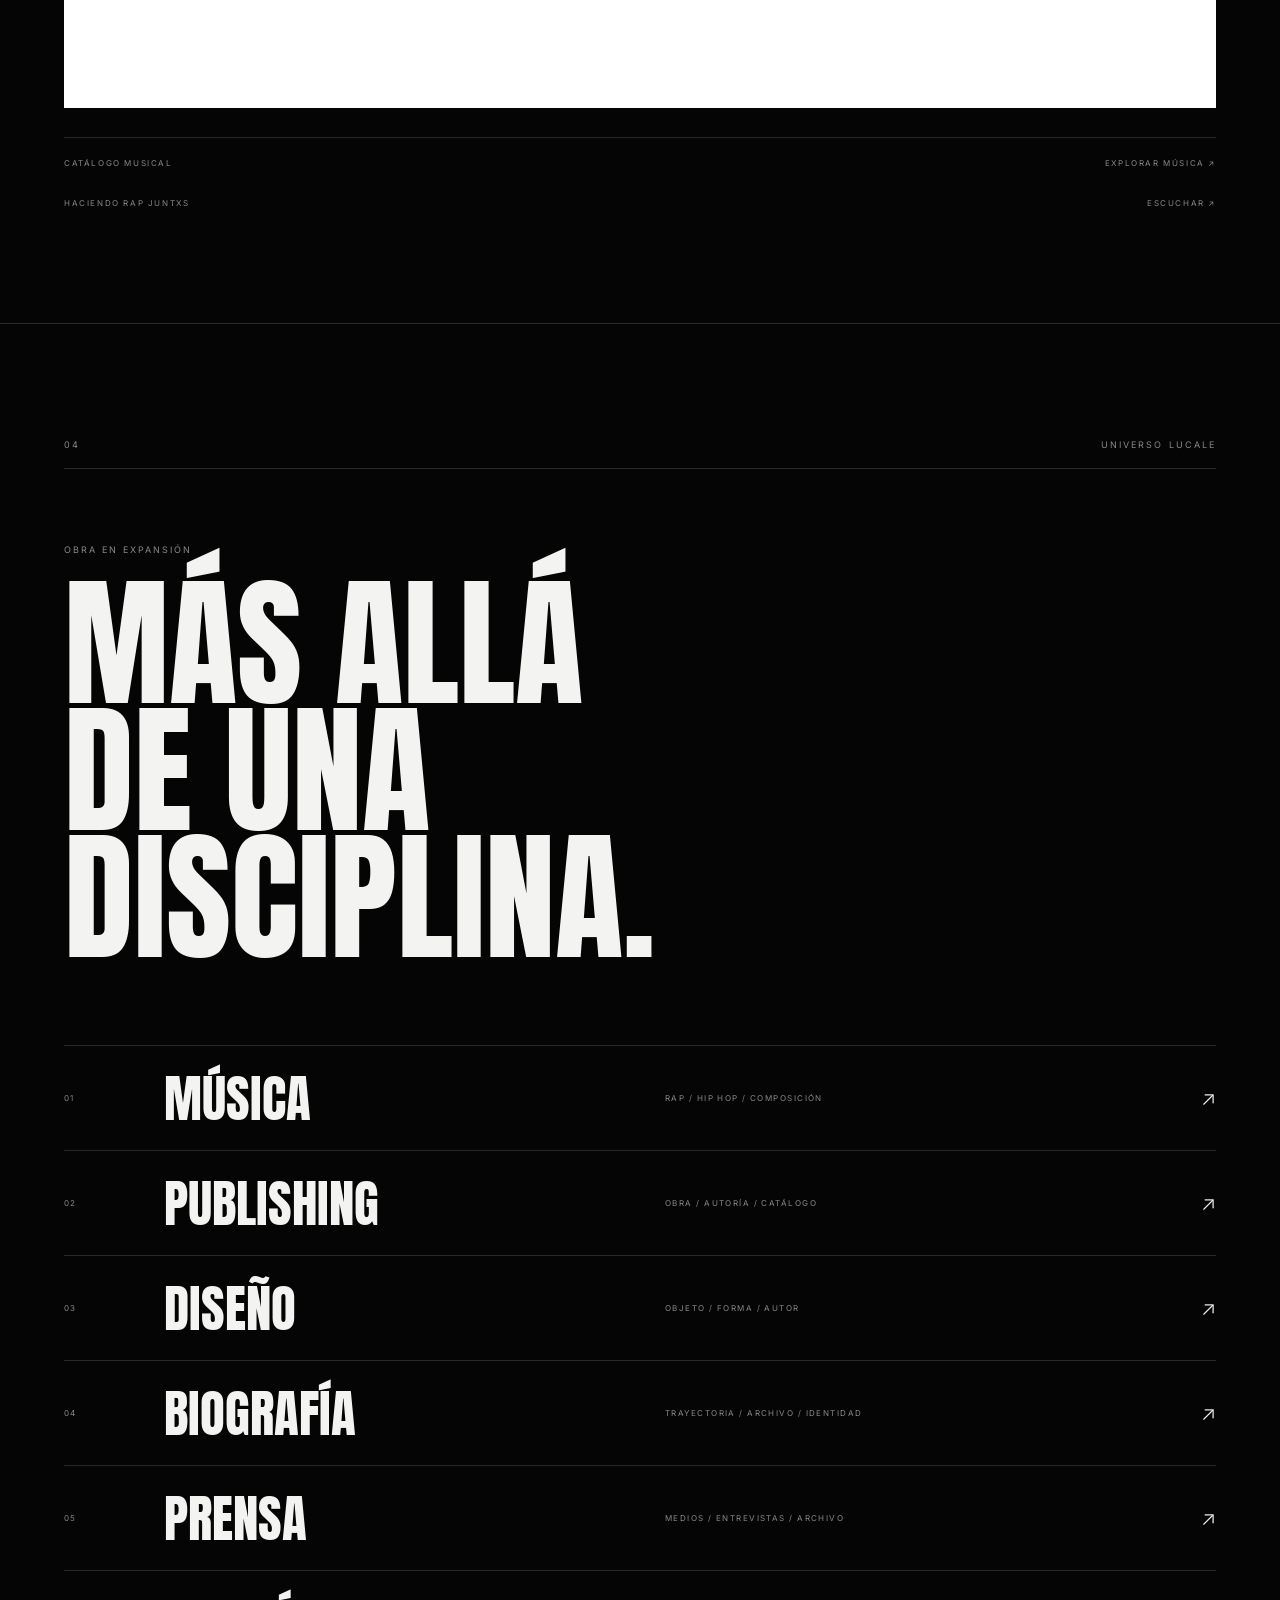
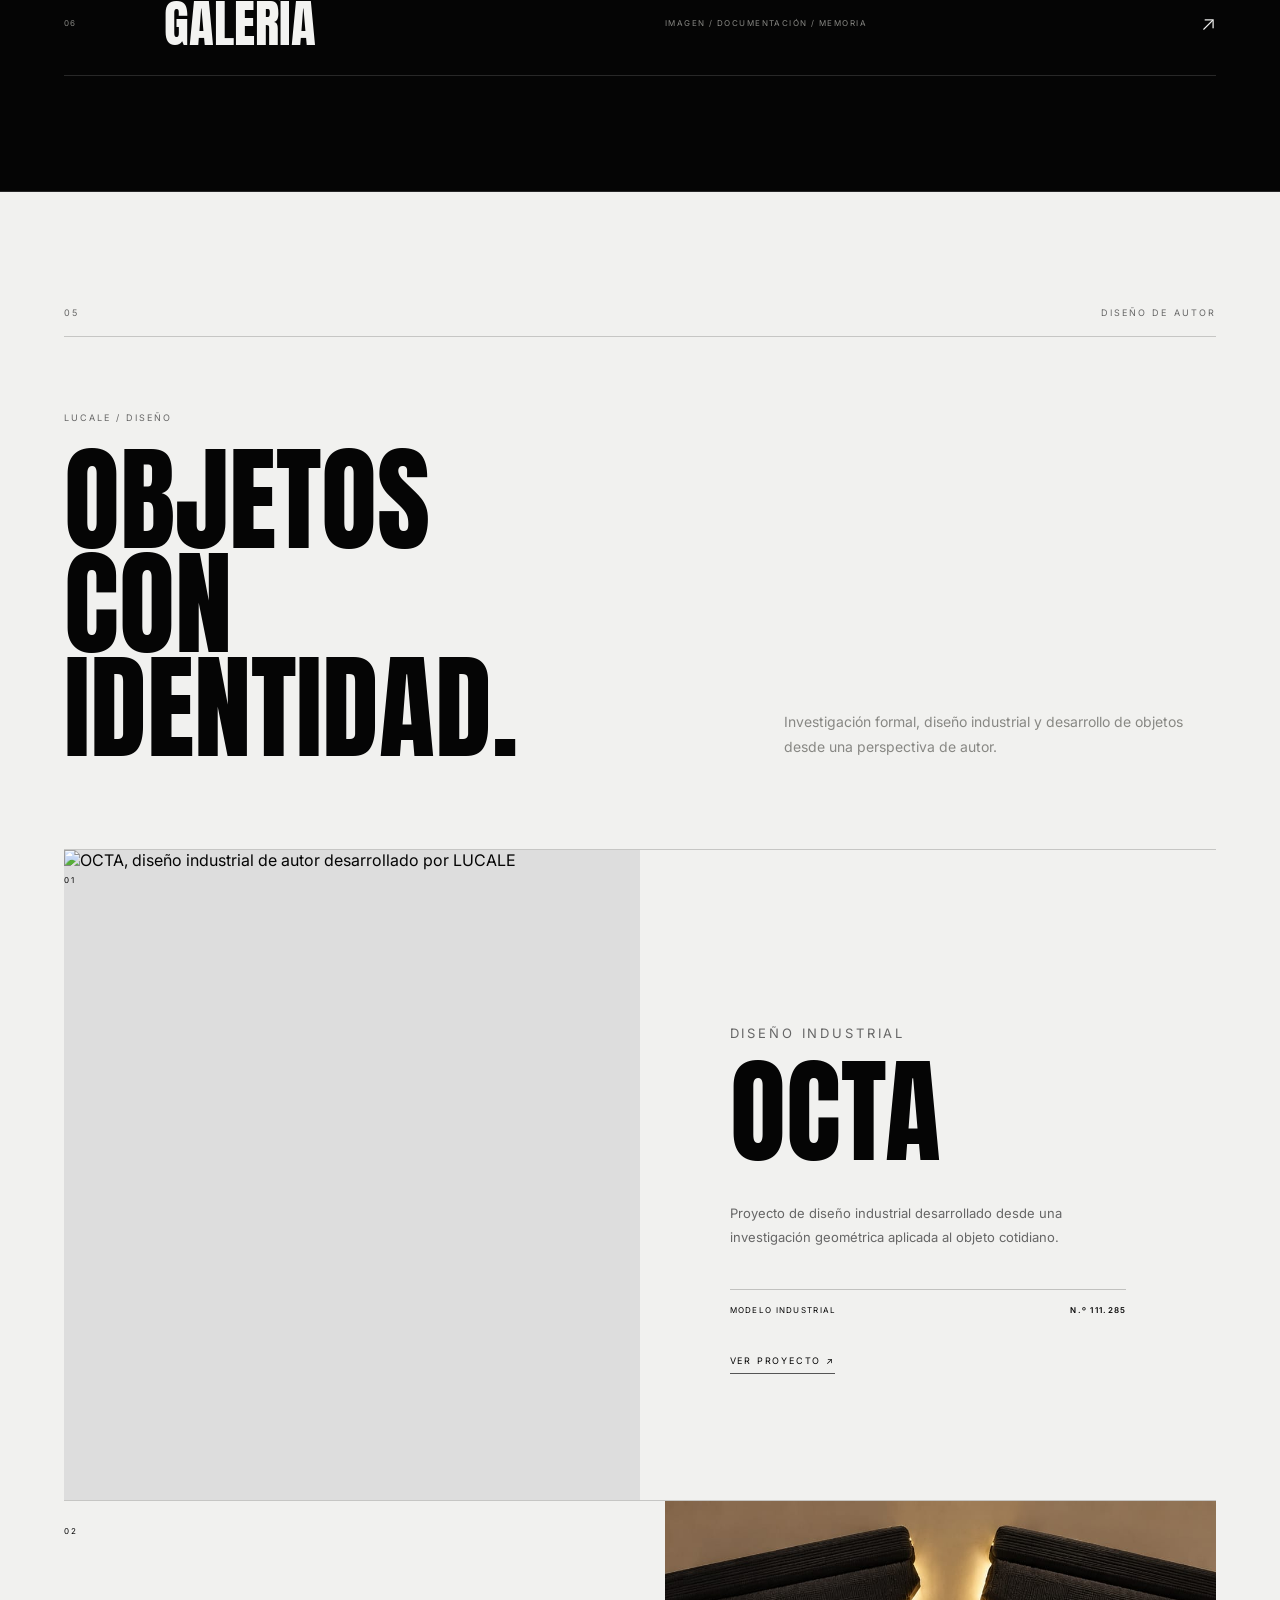
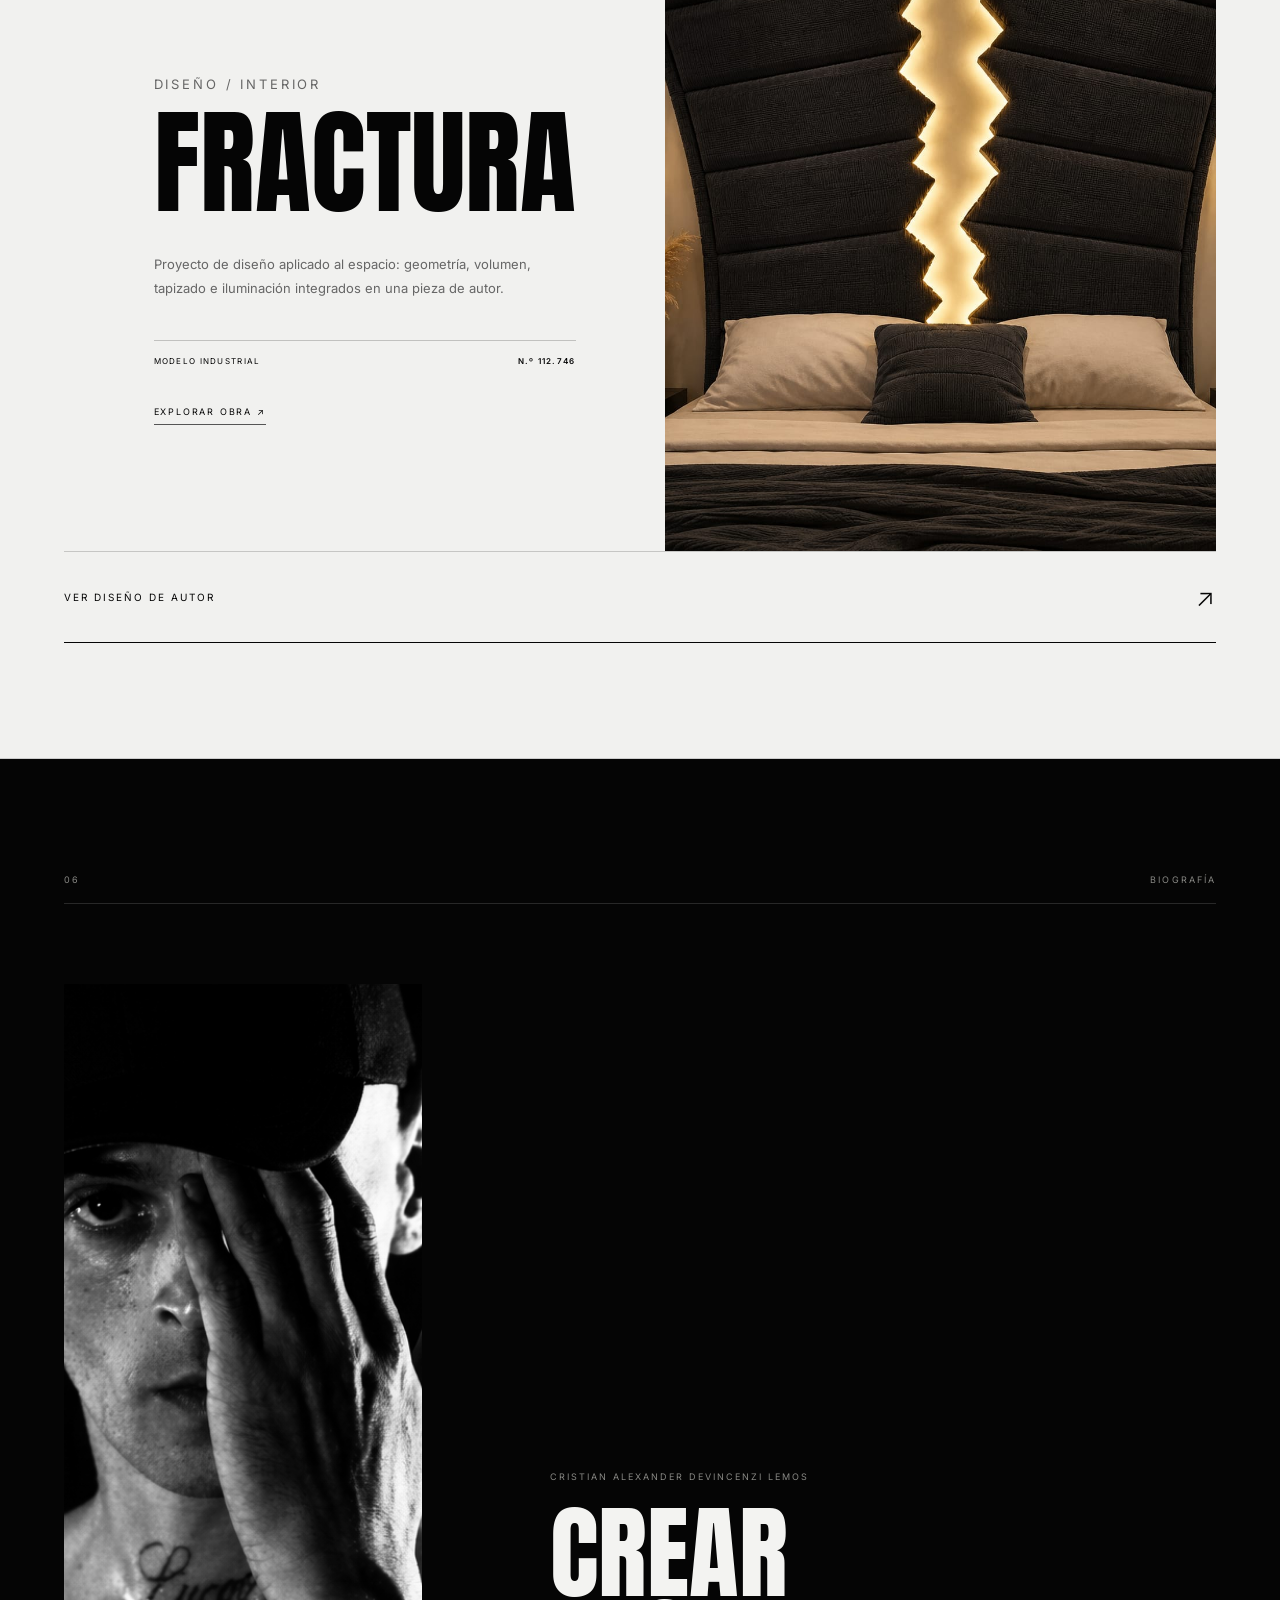
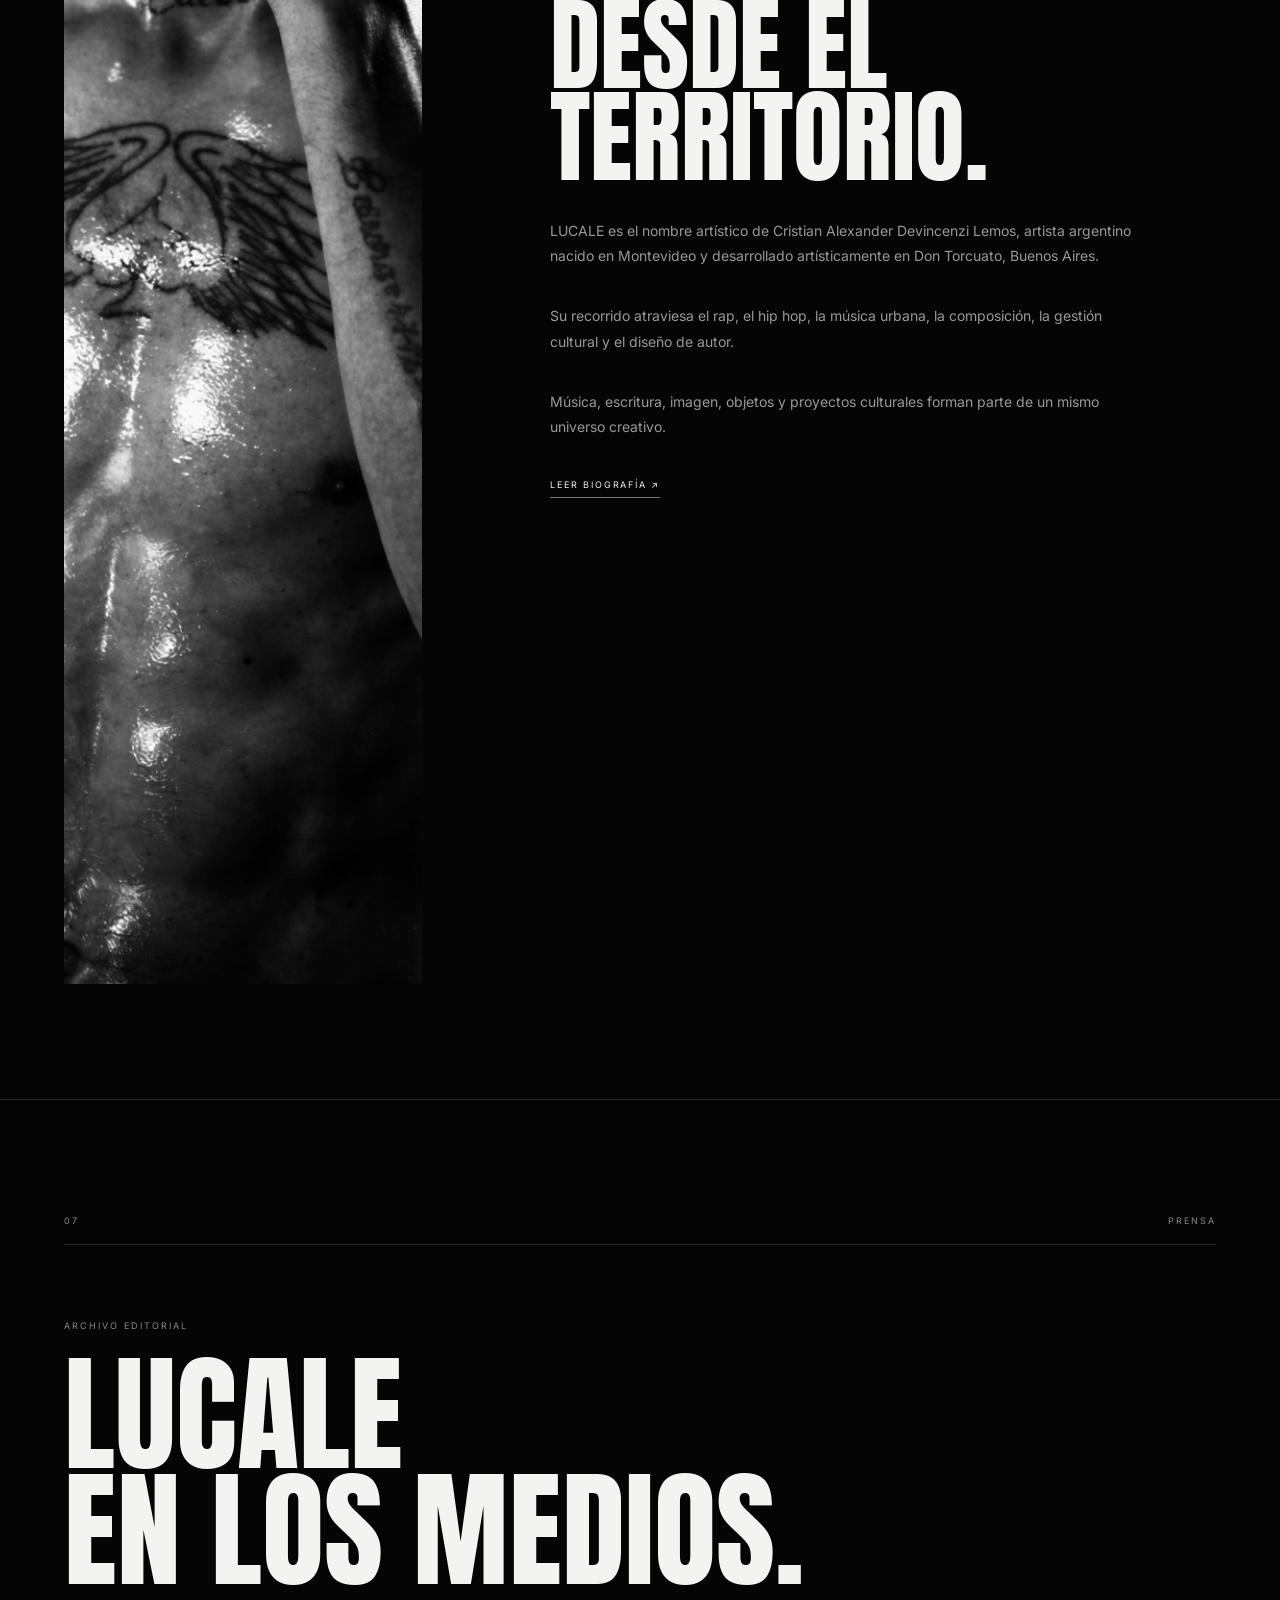
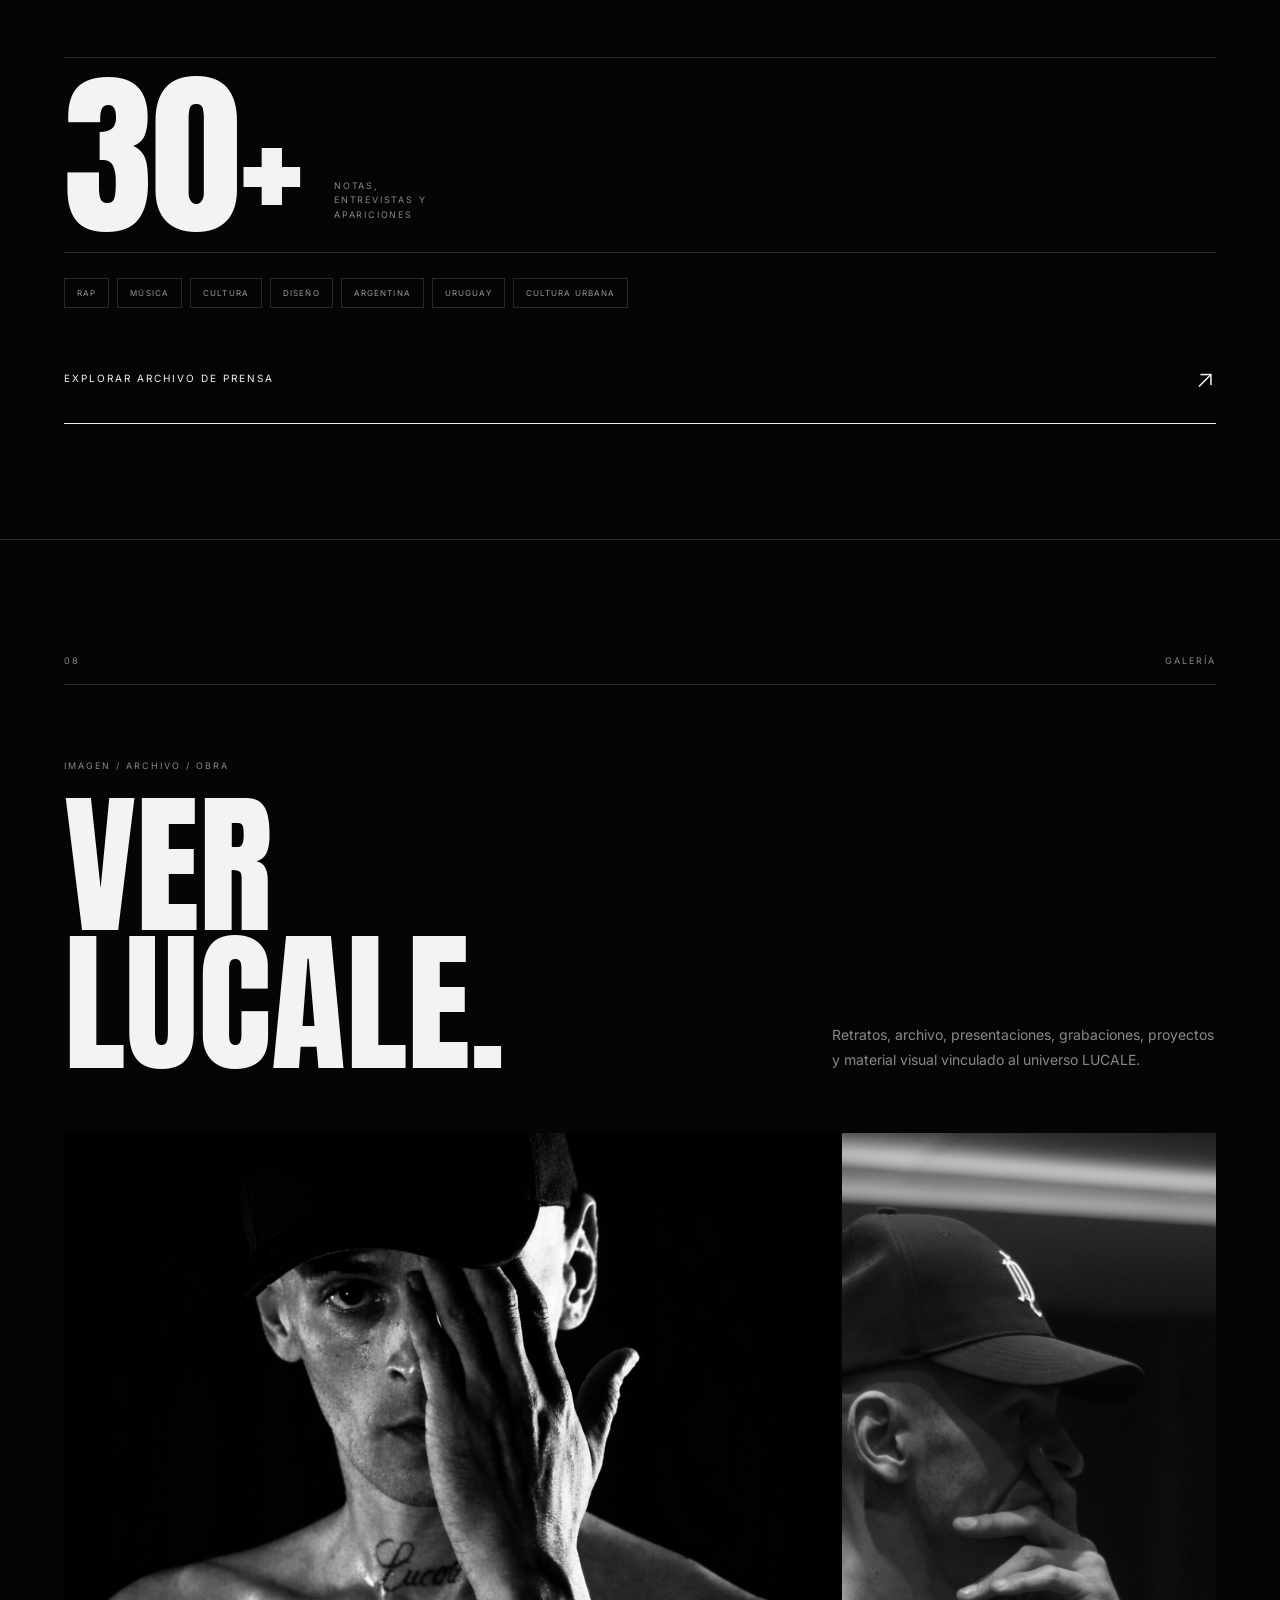
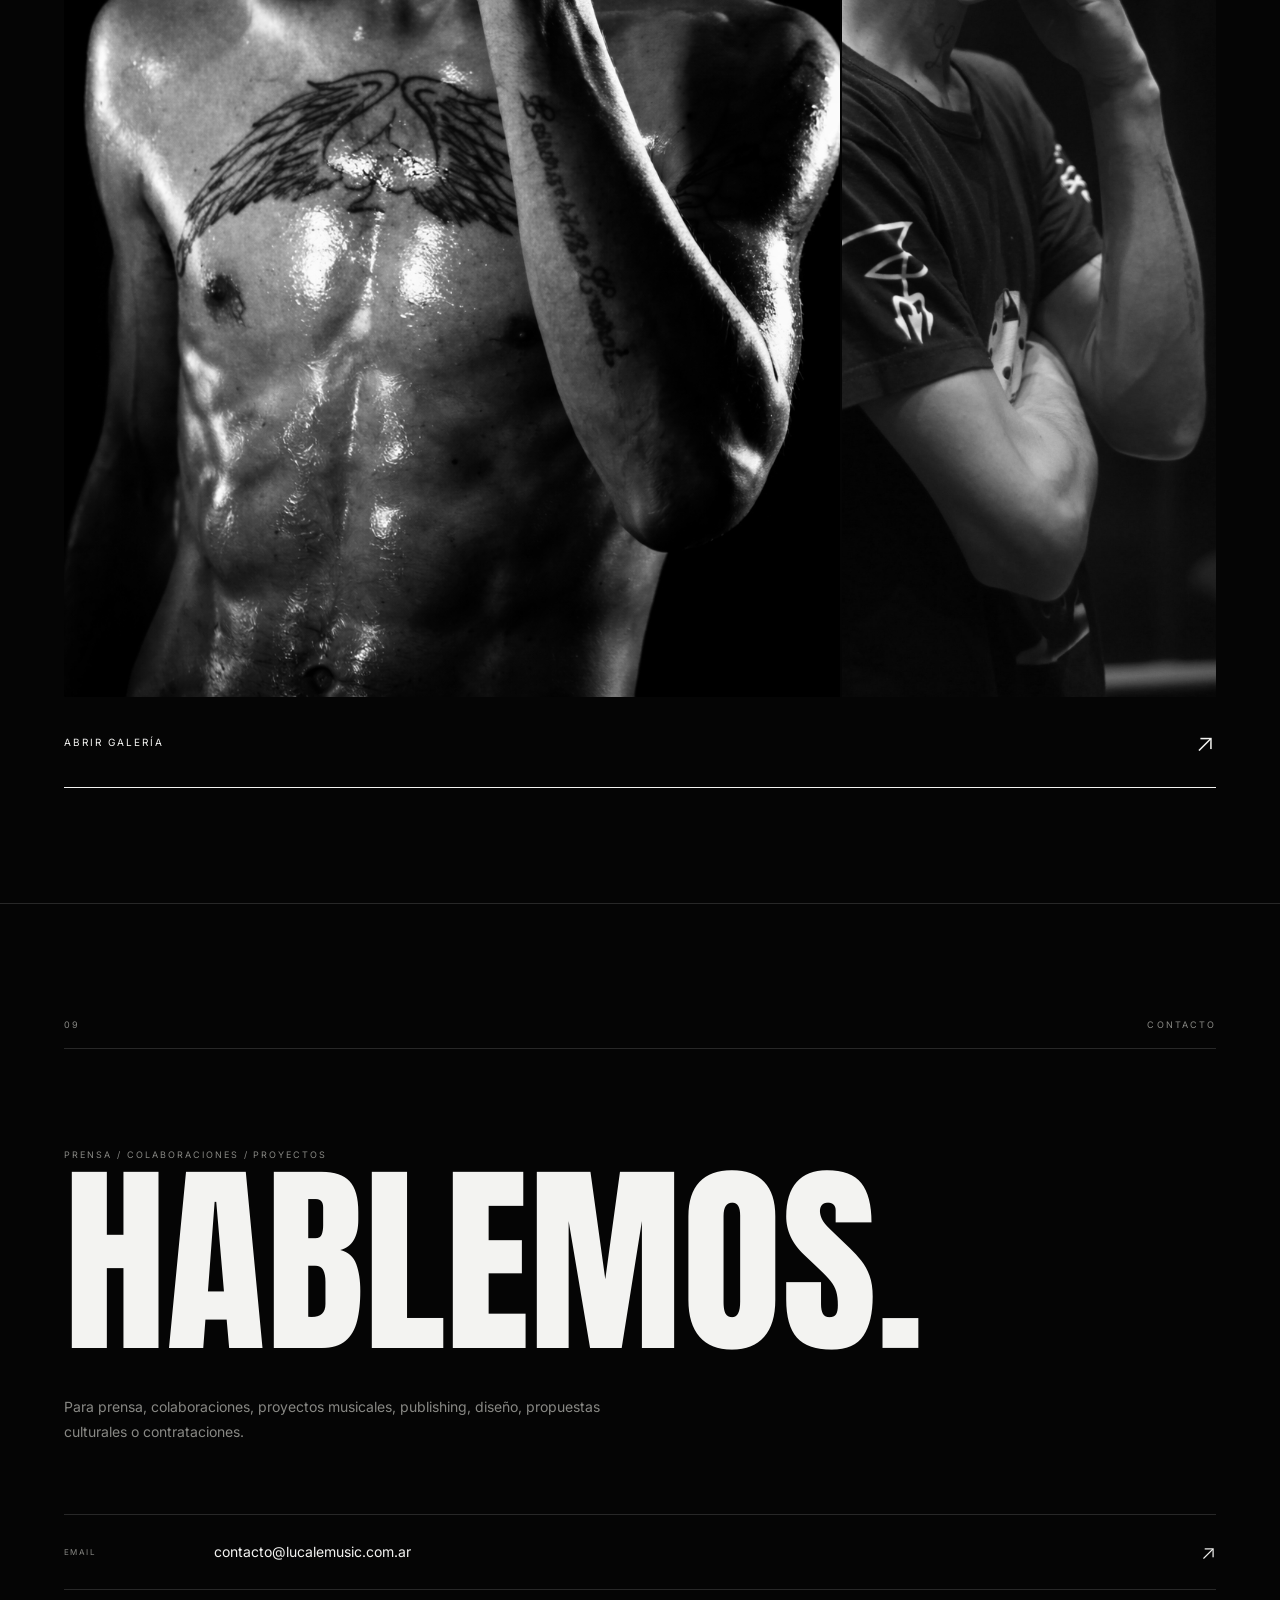
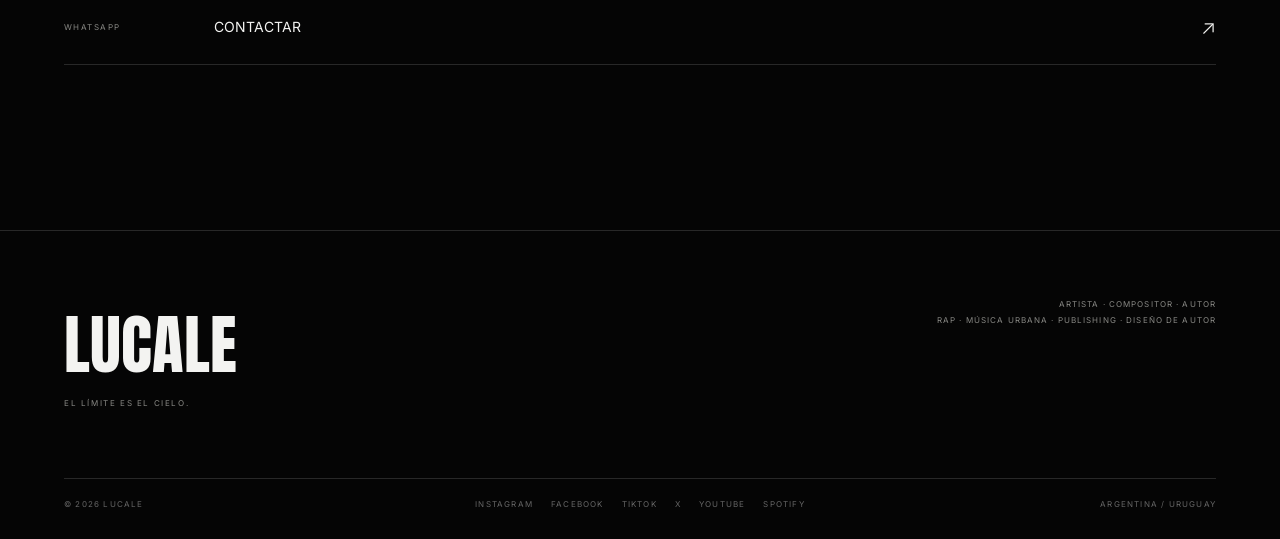
==== commit bab98aca: "Add files via upload" ====
--- a/index.html
+++ b/index.html
@@ -1,5 +1,5 @@
 <!DOCTYPE html>
-<html lang="es">
+<html lang="es-AR">
 <head>
 
     <meta charset="UTF-8">
@@ -9,25 +9,18 @@
         content="width=device-width, initial-scale=1.0"
     >
 
-    <title>
-        LUCALE | Rap Argentino, Música Urbana, Publishing y Diseño Industrial de Autor
-    </title>
+    <title>LUCALE | Rap Argentino y Música Urbana</title>
 
     <meta
         name="description"
-        content="LUCALE es artista, músico y diseñador argentino. Rap, música urbana, diseño industrial de autor, obras registradas, publicaciones y proyectos culturales."
-    >
-
-    <meta
-        name="keywords"
-        content="Lucale, Luca Lemos, rap argentino, rap argentino independiente, música urbana, hip hop argentino, artista argentino, músico argentino, diseño industrial, diseño de autor, Sillón Octa, Respaldo Fractura, Lucale Music"
+        content="Sitio oficial de LUCALE, artista argentino. Rap, música urbana, composición, publishing, diseño de autor, cultura y archivo."
     >
 
     <meta name="author" content="LUCALE">
 
     <meta
         name="robots"
-        content="index, follow, max-image-preview:large"
+        content="index, follow, max-image-preview:large, max-snippet:-1, max-video-preview:-1"
     >
 
     <meta
@@ -35,18 +28,47 @@
         content="#080808"
     >
 
+    <meta
+        name="color-scheme"
+        content="dark"
+    >
+
     <link
         rel="canonical"
         href="https://lucalemusic.com.ar/"
     >
 
     <link
+        rel="alternate"
+        hreflang="es-ar"
+        href="https://lucalemusic.com.ar/"
+    >
+
+    <link
         rel="icon"
         type="image/png"
-        href="nuevo-logo.png"
+        href="/nuevo-logo.png"
     >
 
-    <!-- OPEN GRAPH -->
+    <link
+        rel="apple-touch-icon"
+        href="/nuevo-logo.png"
+    >
+
+    <!-- =====================================================
+         PERFORMANCE
+    ====================================================== -->
+
+    <link
+        rel="preload"
+        as="image"
+        href="/GALERIA/lucale-perfilweb.jpg"
+        fetchpriority="high"
+    >
+
+    <!-- =====================================================
+         OPEN GRAPH
+    ====================================================== -->
 
     <meta
         property="og:type"
@@ -65,12 +87,12 @@
 
     <meta
         property="og:title"
-        content="LUCALE | Rap Argentino, Música Urbana, Publishing y Diseño de Autor"
+        content="LUCALE | Rap Argentino y Música Urbana"
     >
 
     <meta
         property="og:description"
-        content="Música, diseño, obra y territorio. Conocé el universo creativo de LUCALE."
+        content="Sitio oficial de LUCALE. Música, composición, publishing, diseño de autor, cultura y archivo."
     >
 
     <meta
@@ -85,10 +107,17 @@
 
     <meta
         property="og:image:alt"
-        content="LUCALE, artista argentino de rap y diseño de autor"
+        content="LUCALE, artista argentino de rap y música urbana"
     >
 
-    <!-- TWITTER / X -->
+    <meta
+        property="og:image:type"
+        content="image/jpeg"
+    >
+
+    <!-- =====================================================
+         TWITTER / X
+    ====================================================== -->
 
     <meta
         name="twitter:card"
@@ -97,12 +126,12 @@
 
     <meta
         name="twitter:title"
-        content="LUCALE | Rap Argentino y Diseño de Autor"
+        content="LUCALE | Rap Argentino y Música Urbana"
     >
 
     <meta
         name="twitter:description"
-        content="Artista, músico y diseñador argentino. Música, obras, diseño y territorio."
+        content="Sitio oficial de LUCALE. Música, composición, publishing, diseño de autor y cultura."
     >
 
     <meta
@@ -110,7 +139,14 @@
         content="https://lucalemusic.com.ar/GALERIA/lucale-perfilweb.jpg"
     >
 
-    <!-- FONTS -->
+    <meta
+        name="twitter:image:alt"
+        content="LUCALE, artista argentino"
+    >
+
+    <!-- =====================================================
+         FONTS
+    ====================================================== -->
 
     <link rel="preconnect" href="https://fonts.googleapis.com">
 
@@ -121,38 +157,24 @@
     >
 
     <link
-        href="https://fonts.googleapis.com/css2?family=Inter:wght@300;400;500;600;700;800&family=Montserrat:wght@400;500;600;700;800;900&family=Oswald:wght@300;400;500;600;700&display=swap"
+        href="https://fonts.googleapis.com/css2?family=Anton&family=Inter:wght@300;400;500;600;700;800&display=swap"
         rel="stylesheet"
     >
 
-    <!-- ICONS -->
-
-    <link
-        rel="stylesheet"
-        href="https://cdnjs.cloudflare.com/ajax/libs/font-awesome/6.5.2/css/all.min.css"
-    >
-
-    <!-- CSS -->
-
-    <link
-        rel="stylesheet"
-        href="style.css?v=3.0"
-    >
-
-    <!-- GOOGLE SEARCH CONSOLE -->
+    <!-- =====================================================
+         SEARCH CONSOLE
+    ====================================================== -->
 
     <meta
         name="google-site-verification"
         content="2adb702965582deb"
     >
 
-
     <!-- =====================================================
          STRUCTURED DATA
     ====================================================== -->
 
     <script type="application/ld+json">
-
     {
         "@context": "https://schema.org",
         "@graph": [
@@ -162,195 +184,1345 @@
                     "Person",
                     "MusicArtist"
                 ],
-
                 "@id": "https://lucalemusic.com.ar/#lucale",
-
                 "name": "LUCALE",
-
-                "legalName":
-                    "Cristian Alexander Devincenzi Lemos",
-
+                "legalName": "Cristian Alexander Devincenzi Lemos",
                 "alternateName": [
+                    "Lucale Music",
                     "Luca Lemos",
-                    "Lucas Lemos",
-                    "Lucale Music"
+                    "Lucas Lemos"
                 ],
-
-                "url":
-                    "https://lucalemusic.com.ar/",
-
-                "image":
-                    "https://lucalemusic.com.ar/GALERIA/lucale-perfilweb.jpg",
-
-                "description":
-                    "LUCALE es un artista argentino vinculado al rap, hip hop, música urbana, diseño industrial de autor y proyectos culturales.",
-
-                "jobTitle":
-                    "Artista, músico y diseñador",
-
+                "url": "https://lucalemusic.com.ar/",
+                "image": {
+                    "@id": "https://lucalemusic.com.ar/#lucale-image"
+                },
+                "description": "LUCALE es el nombre artístico de Cristian Alexander Devincenzi Lemos, artista argentino vinculado al rap, hip hop, música urbana, composición, cultura y diseño de autor.",
+                "birthDate": "1991-02-22",
+                "birthPlace": {
+                    "@type": "Place",
+                    "name": "Montevideo",
+                    "address": {
+                        "@type": "PostalAddress",
+                        "addressCountry": "UY"
+                    }
+                },
+                "homeLocation": {
+                    "@type": "Place",
+                    "name": "Don Torcuato, Tigre, Buenos Aires, Argentina"
+                },
+                "jobTitle": [
+                    "Artista",
+                    "Músico",
+                    "Compositor",
+                    "Diseñador"
+                ],
                 "genre": [
                     "Rap",
                     "Hip Hop",
                     "Música Urbana"
                 ],
-
                 "knowsAbout": [
                     "Rap",
                     "Hip Hop",
                     "Música urbana",
+                    "Composición musical",
+                    "Producción musical",
+                    "Cultura urbana",
+                    "Music publishing",
                     "Diseño industrial",
                     "Diseño de autor",
-                    "Arte",
-                    "Producción musical",
-                    "Cultura urbana"
+                    "Mobiliario de autor"
                 ],
-
                 "sameAs": [
-                    "https://open.spotify.com/artist/6S2gC9EdfVv5C89LwPZqsc",
+                    "https://www.wikidata.org/wiki/Q117826469",
+                    "https://musicbrainz.org/artist/5cb221d2-823d-4d9b-8403-791446d239c6",
                     "https://www.youtube.com/@LucaleMusic",
-                    "https://www.instagram.com/lucale",
-                    "https://www.tiktok.com/@lucale",
-                    "https://www.facebook.com/lucalemusic",
-                    "https://www.threads.net/@lucale",
-                    "https://www.linkedin.com/",
-                    "https://music.apple.com/",
-                    "https://www.deezer.com/",
-                    "https://soundcloud.com/",
-                    "https://tidal.com/",
-                    "https://genius.com/",
-                    "https://www.bandsintown.com/"
+                    "https://www.instagram.com/lucale.music",
+                    "https://www.tiktok.com/@lucale.music",
+                    "https://www.facebook.com/Lucale777",
+                    "https://x.com/lucale_music",
+                    "https://open.spotify.com/intl-es/artist/44Mmk92PgcbqGzO1oxVk6z"
                 ]
             },
 
+            {
+                "@type": "ImageObject",
+                "@id": "https://lucalemusic.com.ar/#lucale-image",
+                "url": "https://lucalemusic.com.ar/GALERIA/lucale-perfilweb.jpg",
+                "contentUrl": "https://lucalemusic.com.ar/GALERIA/lucale-perfilweb.jpg",
+                "name": "LUCALE",
+                "caption": "LUCALE, artista argentino",
+                "description": "Retrato oficial de LUCALE.",
+                "representativeOfPage": true,
+                "creator": {
+                    "@id": "https://lucalemusic.com.ar/#lucale"
+                }
+            },
 
             {
                 "@type": "WebSite",
-
-                "@id":
-                    "https://lucalemusic.com.ar/#website",
-
-                "url":
-                    "https://lucalemusic.com.ar/",
-
+                "@id": "https://lucalemusic.com.ar/#website",
+                "url": "https://lucalemusic.com.ar/",
                 "name": "LUCALE",
-
-                "description":
-                    "Sitio oficial de LUCALE.",
-
+                "alternateName": "LUCALE MUSIC",
+                "description": "Sitio oficial de LUCALE.",
                 "publisher": {
-                    "@id":
-                        "https://lucalemusic.com.ar/#lucale"
+                    "@id": "https://lucalemusic.com.ar/#lucale"
                 },
-
+                "about": {
+                    "@id": "https://lucalemusic.com.ar/#lucale"
+                },
                 "inLanguage": "es-AR"
             },
 
+            {
+                "@type": "WebPage",
+                "@id": "https://lucalemusic.com.ar/#webpage",
+                "url": "https://lucalemusic.com.ar/",
+                "name": "LUCALE | Rap Argentino y Música Urbana",
+                "description": "Sitio oficial de LUCALE, artista argentino. Música, composición, publishing, diseño de autor, cultura y archivo.",
+                "isPartOf": {
+                    "@id": "https://lucalemusic.com.ar/#website"
+                },
+                "about": {
+                    "@id": "https://lucalemusic.com.ar/#lucale"
+                },
+                "mainEntity": {
+                    "@id": "https://lucalemusic.com.ar/#lucale"
+                },
+                "primaryImageOfPage": {
+                    "@id": "https://lucalemusic.com.ar/#lucale-image"
+                },
+                "inLanguage": "es-AR"
+            },
 
             {
                 "@type": "MusicRecording",
-
-                "@id":
-                    "https://lucalemusic.com.ar/#el-karma-existe",
-
-                "name":
-                    "El Karma Existe",
-
+                "@id": "https://lucalemusic.com.ar/#el-karma-existe",
+                "name": "El Karma Existe",
                 "byArtist": {
-                    "@id":
-                        "https://lucalemusic.com.ar/#lucale"
+                    "@id": "https://lucalemusic.com.ar/#lucale"
                 },
-
                 "genre": [
                     "Rap",
                     "Hip Hop",
                     "Música Urbana"
                 ],
-
-                "url":
-                    "https://www.youtube.com/watch?v=5xFJQ2w8J3I"
+                "url": "https://www.youtube.com/watch?v=o8kwJR0O4p4"
             },
-
 
             {
                 "@type": "MusicRecording",
-
-                "@id":
-                    "https://lucalemusic.com.ar/#sola",
-
-                "name":
-                    "Sola",
-
+                "@id": "https://lucalemusic.com.ar/#sola",
+                "name": "Sola",
                 "byArtist": {
-                    "@id":
-                        "https://lucalemusic.com.ar/#lucale"
+                    "@id": "https://lucalemusic.com.ar/#lucale"
                 },
-
                 "genre": [
                     "Rap",
                     "Hip Hop"
                 ]
             },
 
-
             {
                 "@type": "CreativeWork",
-
-                "@id":
-                    "https://lucalemusic.com.ar/#sillon-octa",
-
-                "name":
-                    "Sillón Octa®",
-
+                "@id": "https://lucalemusic.com.ar/#octa",
+                "name": "OCTA",
                 "creator": {
-                    "@id":
-                        "https://lucalemusic.com.ar/#lucale"
+                    "@id": "https://lucalemusic.com.ar/#lucale"
                 },
-
-                "description":
-                    "Modelo de diseño industrial desarrollado por LUCALE.",
-
-                "identifier":
-                    "Modelo Industrial N.º 111.285"
+                "description": "Proyecto de diseño industrial y diseño de autor desarrollado por LUCALE.",
+                "identifier": "Modelo Industrial N.º 111.285"
             },
-
 
             {
                 "@type": "CreativeWork",
-
-                "@id":
-                    "https://lucalemusic.com.ar/#fractura",
-
-                "name":
-                    "FRACTURA®",
-
+                "@id": "https://lucalemusic.com.ar/#fractura",
+                "name": "FRACTURA",
                 "creator": {
-                    "@id":
-                        "https://lucalemusic.com.ar/#lucale"
+                    "@id": "https://lucalemusic.com.ar/#lucale"
                 },
-
-                "description":
-                    "Respaldo de cama tapizado con diseño geométrico y sistema de iluminación LED.",
-
-                "identifier":
-                    "Modelo Industrial N.º 112.746",
-
-                "url":
-                    "https://lucalemusic.com.ar/"
+                "description": "Proyecto de diseño de autor desarrollado por LUCALE, aplicado al diseño de respaldos de cama.",
+                "identifier": "Modelo Industrial N.º 112.746"
             }
 
         ]
     }
-
     </script>
 
+
+    <!-- =====================================================
+         VISUAL SYSTEM
+    ====================================================== -->
+
+    <style>
+
+        :root {
+            --black: #050505;
+            --white: #f3f3f1;
+            --grey: #888884;
+            --grey-light: #b2b2ae;
+            --line: rgba(255,255,255,.14);
+            --line-soft: rgba(255,255,255,.08);
+        }
+
+        * {
+            box-sizing: border-box;
+            margin: 0;
+            padding: 0;
+        }
+
+        html {
+            scroll-behavior: smooth;
+            background: var(--black);
+        }
+
+        body {
+            background: var(--black);
+            color: var(--white);
+            font-family: "Inter", sans-serif;
+            overflow-x: hidden;
+        }
+
+        body::before {
+            content: "";
+            position: fixed;
+            inset: 0;
+            pointer-events: none;
+            z-index: 9999;
+            opacity: .025;
+            background-image:
+                url("data:image/svg+xml,%3Csvg xmlns='http://www.w3.org/2000/svg' width='180' height='180' viewBox='0 0 180 180'%3E%3Cfilter id='noise'%3E%3CfeTurbulence type='fractalNoise' baseFrequency='.8' numOctaves='4' stitchTiles='stitch'/%3E%3C/filter%3E%3Crect width='100%25' height='100%25' filter='url(%23noise)'/%3E%3C/svg%3E");
+        }
+
+        a {
+            color: inherit;
+            text-decoration: none;
+        }
+
+        img {
+            display: block;
+            max-width: 100%;
+        }
+
+        button {
+            font: inherit;
+        }
+
+        .container {
+            width: min(1400px, 90vw);
+            margin: 0 auto;
+        }
+
+        .skip-link {
+            position: fixed;
+            top: -100px;
+            left: 20px;
+            z-index: 10000;
+            background: #fff;
+            color: #000;
+            padding: 12px 18px;
+        }
+
+        .skip-link:focus {
+            top: 20px;
+        }
+
+        /* =====================================================
+           HEADER
+        ====================================================== */
+
+        .site-header {
+            position: absolute;
+            top: 0;
+            left: 0;
+            right: 0;
+            z-index: 100;
+            border-bottom: 1px solid rgba(255,255,255,.15);
+        }
+
+        .header-inner {
+            width: 90vw;
+            min-height: 88px;
+            margin: auto;
+            display: flex;
+            align-items: center;
+            justify-content: space-between;
+            gap: 40px;
+        }
+
+        .brand {
+            font-family: "Anton", sans-serif;
+            font-size: 27px;
+            letter-spacing: .08em;
+        }
+
+        .main-nav {
+            display: flex;
+            align-items: center;
+            gap: 30px;
+        }
+
+        .main-nav a {
+            color: #aaa;
+            font-size: 9px;
+            font-weight: 500;
+            letter-spacing: .2em;
+            text-transform: uppercase;
+            transition: color .25s ease;
+        }
+
+        .main-nav a:hover {
+            color: #fff;
+        }
+
+        .menu-toggle {
+            display: none;
+            background: none;
+            border: 0;
+            width: 35px;
+            cursor: pointer;
+        }
+
+        .menu-toggle span {
+            display: block;
+            height: 1px;
+            background: #fff;
+            margin: 7px 0;
+        }
+
+        /* =====================================================
+           HERO
+        ====================================================== */
+
+        .hero {
+            position: relative;
+            min-height: 100vh;
+            display: flex;
+            align-items: flex-end;
+            overflow: hidden;
+            border-bottom: 1px solid var(--line);
+        }
+
+        .hero-image {
+            position: absolute;
+            inset: 0;
+        }
+
+        .hero-image img {
+            width: 100%;
+            height: 100%;
+            object-fit: cover;
+            object-position: center 25%;
+            filter: grayscale(100%);
+        }
+
+        .hero-overlay {
+            position: absolute;
+            inset: 0;
+            background:
+                linear-gradient(
+                    to right,
+                    rgba(0,0,0,.72),
+                    rgba(0,0,0,.18) 65%,
+                    rgba(0,0,0,.5)
+                ),
+                linear-gradient(
+                    to top,
+                    rgba(0,0,0,.95),
+                    transparent 55%
+                );
+        }
+
+        .hero-content {
+            position: relative;
+            z-index: 2;
+            width: 90vw;
+            margin: 0 auto;
+            padding: 150px 0 55px;
+        }
+
+        .hero-topline {
+            display: flex;
+            justify-content: space-between;
+            border-bottom: 1px solid rgba(255,255,255,.25);
+            padding-bottom: 18px;
+            margin-bottom: 55px;
+            color: #bbb;
+            font-size: 9px;
+            letter-spacing: .23em;
+            text-transform: uppercase;
+        }
+
+        .hero-kicker {
+            margin-bottom: 12px;
+            color: #bbb;
+            font-size: 10px;
+            letter-spacing: .25em;
+        }
+
+        .hero h1 {
+            font-family: "Anton", sans-serif;
+            font-size: clamp(100px, 20vw, 310px);
+            line-height: .75;
+            font-weight: 400;
+            letter-spacing: -.025em;
+        }
+
+        .hero-bottom {
+            display: grid;
+            grid-template-columns: 1fr auto;
+            align-items: end;
+            gap: 50px;
+            margin-top: 55px;
+        }
+
+        .hero-description {
+            max-width: 530px;
+            color: #ccc;
+            font-size: 15px;
+            line-height: 1.7;
+        }
+
+        .hero-manifesto {
+            margin-top: 22px;
+            font-family: "Anton", sans-serif;
+            font-size: 28px;
+            letter-spacing: .03em;
+            text-transform: uppercase;
+        }
+
+        .hero-actions {
+            display: flex;
+            gap: 10px;
+        }
+
+        .btn {
+            display: inline-flex;
+            align-items: center;
+            gap: 22px;
+            min-height: 48px;
+            padding: 0 20px;
+            border: 1px solid rgba(255,255,255,.4);
+            font-size: 9px;
+            letter-spacing: .17em;
+            text-transform: uppercase;
+            transition: all .25s ease;
+        }
+
+        .btn-primary {
+            background: #fff;
+            color: #000;
+            border-color: #fff;
+        }
+
+        .btn-primary:hover {
+            background: transparent;
+            color: #fff;
+        }
+
+        .btn-outline:hover {
+            background: #fff;
+            color: #000;
+        }
+
+        .hero-index {
+            position: absolute;
+            right: 4vw;
+            bottom: 55px;
+            z-index: 3;
+            color: #777;
+            font-size: 9px;
+            letter-spacing: .2em;
+        }
+
+        /* =====================================================
+           COMMON SECTIONS
+        ====================================================== */
+
+        .section-dark {
+            background: var(--black);
+        }
+
+        .section-label {
+            display: flex;
+            justify-content: space-between;
+            padding-bottom: 18px;
+            border-bottom: 1px solid var(--line);
+            color: var(--grey);
+            font-size: 9px;
+            letter-spacing: .23em;
+            text-transform: uppercase;
+        }
+
+        .eyebrow {
+            color: var(--grey);
+            font-size: 9px;
+            letter-spacing: .22em;
+            text-transform: uppercase;
+        }
+
+        /* =====================================================
+           MANIFESTO
+        ====================================================== */
+
+        .manifesto {
+            padding: 115px 0;
+            border-bottom: 1px solid var(--line);
+        }
+
+        .manifesto-grid {
+            display: grid;
+            grid-template-columns: 1.1fr .9fr;
+            gap: 10vw;
+            padding-top: 75px;
+        }
+
+        .manifesto h2,
+        .section-heading h2,
+        .universe-intro h2,
+        .bio-copy h2,
+        .press-heading h2,
+        .gallery-preview-head h2 {
+            font-family: "Anton", sans-serif;
+            font-weight: 400;
+            text-transform: uppercase;
+            line-height: .9;
+        }
+
+        .manifesto h2 {
+            margin-top: 25px;
+            font-size: clamp(55px, 8vw, 125px);
+        }
+
+        .manifesto-copy {
+            padding-top: 10px;
+        }
+
+        .manifesto-copy .lead {
+            color: #ddd;
+            font-size: 20px;
+            line-height: 1.5;
+        }
+
+        .manifesto-copy > p:not(.lead) {
+            margin-top: 35px;
+            color: var(--grey);
+            font-size: 14px;
+            line-height: 1.8;
+        }
+
+        .manifesto-signature {
+            margin-top: 70px;
+            padding-top: 18px;
+            border-top: 1px solid var(--line);
+        }
+
+        .manifesto-signature span {
+            display: block;
+            font-family: "Anton", sans-serif;
+            font-size: 50px;
+        }
+
+        .manifesto-signature small {
+            color: var(--grey);
+            font-size: 8px;
+            letter-spacing: .2em;
+        }
+
+        /* =====================================================
+           FEATURED
+        ====================================================== */
+
+        .featured-work {
+            display: grid;
+            grid-template-columns: 1.25fr .75fr;
+            min-height: 720px;
+            border-bottom: 1px solid var(--line);
+        }
+
+        .featured-image {
+            padding: 7vw;
+            display: flex;
+            align-items: center;
+            justify-content: center;
+            background: #0a0a0a;
+        }
+
+        .video-frame {
+            width: 100%;
+            aspect-ratio: 16 / 9;
+            background: #000;
+        }
+
+        .video-frame iframe {
+            width: 100%;
+            height: 100%;
+            border: 0;
+        }
+
+        .featured-info {
+            padding: 7vw 6vw;
+            border-left: 1px solid var(--line);
+            display: flex;
+            flex-direction: column;
+            justify-content: center;
+        }
+
+        .featured-info .section-label {
+            margin-bottom: 75px;
+        }
+
+        .featured-info h2 {
+            margin-top: 25px;
+            font-family: "Anton", sans-serif;
+            font-size: clamp(65px, 7vw, 120px);
+            line-height: .82;
+            font-weight: 400;
+        }
+
+        .featured-meta {
+            display: flex;
+            flex-wrap: wrap;
+            gap: 10px 25px;
+            margin-top: 35px;
+            color: var(--grey);
+            font-size: 8px;
+            letter-spacing: .18em;
+        }
+
+        .featured-description {
+            max-width: 500px;
+            margin-top: 35px;
+            color: #999;
+            font-size: 13px;
+            line-height: 1.8;
+        }
+
+        blockquote {
+            margin-top: 40px;
+            padding-left: 20px;
+            border-left: 1px solid #fff;
+            font-size: 11px;
+            letter-spacing: .1em;
+        }
+
+        .text-link {
+            display: inline-flex;
+            align-items: center;
+            gap: 18px;
+            width: fit-content;
+            margin-top: 40px;
+            padding-bottom: 7px;
+            border-bottom: 1px solid #777;
+            font-size: 9px;
+            letter-spacing: .2em;
+            text-transform: uppercase;
+        }
+
+        /* =====================================================
+           MUSIC
+        ====================================================== */
+
+        .music-section {
+            padding: 115px 0;
+            border-bottom: 1px solid var(--line);
+        }
+
+        .section-heading {
+            display: grid;
+            grid-template-columns: 1fr .7fr;
+            gap: 8vw;
+            padding: 75px 0 55px;
+            align-items: end;
+        }
+
+        .section-heading h2 {
+            margin-top: 25px;
+            font-size: clamp(65px, 9vw, 135px);
+        }
+
+        .section-heading > p {
+            max-width: 480px;
+            color: var(--grey);
+            font-size: 14px;
+            line-height: 1.8;
+        }
+
+        .music-player {
+            border-top: 1px solid var(--line);
+            border-bottom: 1px solid var(--line);
+            padding: 25px 0;
+        }
+
+        .music-player iframe {
+            border-radius: 0;
+        }
+
+        .music-footer {
+            display: flex;
+            justify-content: space-between;
+            padding-top: 20px;
+            color: var(--grey);
+            font-size: 8px;
+            letter-spacing: .2em;
+        }
+
+        .music-footer + .music-footer {
+            margin-top: 10px;
+        }
+
+        /* =====================================================
+           UNIVERSE
+        ====================================================== */
+
+        .universe-section {
+            padding: 115px 0;
+            border-bottom: 1px solid var(--line);
+        }
+
+        .universe-intro {
+            padding: 75px 0 85px;
+        }
+
+        .universe-intro h2 {
+            margin-top: 25px;
+            font-size: clamp(70px, 11vw, 170px);
+        }
+
+        .universe-list {
+            border-top: 1px solid var(--line);
+        }
+
+        .universe-list a {
+            display: grid;
+            grid-template-columns: 70px 1fr 1fr 50px;
+            gap: 30px;
+            align-items: center;
+            min-height: 105px;
+            border-bottom: 1px solid var(--line);
+            transition: background .3s ease, color .3s ease;
+        }
+
+        .universe-list a:hover {
+            background: #fff;
+            color: #000;
+            padding-left: 20px;
+            padding-right: 20px;
+        }
+
+        .universe-list span,
+        .universe-list small {
+            color: var(--grey);
+            font-size: 8px;
+            letter-spacing: .18em;
+        }
+
+        .universe-list strong {
+            font-family: "Anton", sans-serif;
+            font-size: clamp(30px, 4vw, 58px);
+            font-weight: 400;
+        }
+
+        .universe-list b {
+            font-size: 20px;
+            font-weight: 300;
+            text-align: right;
+        }
+
+        /* =====================================================
+           DESIGN
+        ====================================================== */
+
+        .works-section {
+            padding: 115px 0;
+            background: #f1f1ef;
+            color: #050505;
+            border-bottom: 1px solid #ccc;
+        }
+
+        .works-section .section-label {
+            border-color: rgba(0,0,0,.18);
+            color: #666;
+        }
+
+        .works-section .eyebrow {
+            color: #666;
+        }
+
+        .works-heading {
+            padding-bottom: 90px;
+        }
+
+        .works-grid {
+            border-top: 1px solid rgba(0,0,0,.18);
+        }
+
+        .work-item {
+            position: relative;
+            display: grid;
+            grid-template-columns: 1fr 1fr;
+            min-height: 650px;
+            border-bottom: 1px solid rgba(0,0,0,.18);
+        }
+
+        .work-number {
+            position: absolute;
+            top: 25px;
+            left: 0;
+            z-index: 2;
+            font-size: 8px;
+            letter-spacing: .2em;
+        }
+
+        .work-image {
+            min-height: 650px;
+            overflow: hidden;
+            background: #ddd;
+        }
+
+        .work-image img {
+            width: 100%;
+            height: 100%;
+            object-fit: cover;
+            transition: transform .7s ease;
+        }
+
+        .work-item:hover .work-image img {
+            transform: scale(1.025);
+        }
+
+        .work-info {
+            padding: 100px 7vw;
+            display: flex;
+            flex-direction: column;
+            justify-content: center;
+        }
+
+        .work-info h3 {
+            margin-top: 20px;
+            font-family: "Anton", sans-serif;
+            font-size: clamp(70px, 9vw, 135px);
+            font-weight: 400;
+            line-height: .8;
+        }
+
+        .work-info > p {
+            max-width: 450px;
+            margin-top: 45px;
+            color: #666;
+            font-size: 13px;
+            line-height: 1.8;
+        }
+
+        .work-data {
+            margin-top: 40px;
+            padding-top: 15px;
+            border-top: 1px solid rgba(0,0,0,.2);
+            display: flex;
+            justify-content: space-between;
+            gap: 20px;
+            font-size: 8px;
+            letter-spacing: .16em;
+        }
+
+        .work-data strong {
+            font-weight: 600;
+        }
+
+        .works-section .text-link {
+            border-color: #555;
+        }
+
+        .work-reverse .work-image {
+            order: 2;
+        }
+
+        .work-reverse .work-info {
+            order: 1;
+        }
+
+        .big-link {
+            display: flex;
+            align-items: center;
+            justify-content: space-between;
+            padding: 30px 0;
+            border-bottom: 1px solid currentColor;
+            font-size: 10px;
+            letter-spacing: .2em;
+            text-transform: uppercase;
+        }
+
+        .big-link strong {
+            font-size: 25px;
+            font-weight: 300;
+        }
+
+        /* =====================================================
+           BIOGRAPHY
+        ====================================================== */
+
+        .bio-section {
+            padding: 115px 0;
+            border-bottom: 1px solid var(--line);
+        }
+
+        .bio-layout {
+            display: grid;
+            grid-template-columns: .7fr 1.3fr;
+            gap: 10vw;
+            padding-top: 80px;
+            align-items: center;
+        }
+
+        .bio-image {
+            overflow: hidden;
+        }
+
+        .bio-image img {
+            width: 100%;
+            aspect-ratio: 3 / 4;
+            object-fit: cover;
+            filter: grayscale(100%);
+        }
+
+        .bio-copy h2 {
+            margin-top: 25px;
+            font-size: clamp(65px, 8vw, 125px);
+        }
+
+        .bio-copy > p:not(.eyebrow) {
+            max-width: 600px;
+            margin-top: 35px;
+            color: #999;
+            font-size: 14px;
+            line-height: 1.8;
+        }
+
+        /* =====================================================
+           PRESS
+        ====================================================== */
+
+        .press-section {
+            padding: 115px 0;
+            border-bottom: 1px solid var(--line);
+        }
+
+        .press-heading {
+            padding: 75px 0 70px;
+        }
+
+        .press-heading h2 {
+            margin-top: 25px;
+            font-size: clamp(70px, 10vw, 155px);
+        }
+
+        .press-stat {
+            display: flex;
+            align-items: flex-end;
+            gap: 30px;
+            padding: 30px 0;
+            border-top: 1px solid var(--line);
+            border-bottom: 1px solid var(--line);
+        }
+
+        .press-stat strong {
+            font-family: "Anton", sans-serif;
+            font-size: clamp(90px, 14vw, 220px);
+            line-height: .75;
+            font-weight: 400;
+        }
+
+        .press-stat span {
+            color: var(--grey);
+            font-size: 9px;
+            line-height: 1.6;
+            letter-spacing: .2em;
+        }
+
+        .press-tags {
+            display: flex;
+            flex-wrap: wrap;
+            gap: 8px;
+            padding: 25px 0;
+        }
+
+        .press-tags span {
+            padding: 9px 12px;
+            border: 1px solid var(--line);
+            color: #999;
+            font-size: 8px;
+            letter-spacing: .14em;
+        }
+
+        /* =====================================================
+           GALLERY PREVIEW
+        ====================================================== */
+
+        .gallery-preview {
+            padding: 115px 0;
+            border-bottom: 1px solid var(--line);
+        }
+
+        .gallery-preview-head {
+            display: grid;
+            grid-template-columns: 1fr .6fr;
+            gap: 10vw;
+            padding: 75px 0 60px;
+            align-items: end;
+        }
+
+        .gallery-preview-head h2 {
+            margin-top: 25px;
+            font-size: clamp(80px, 12vw, 180px);
+        }
+
+        .gallery-preview-head > p {
+            color: var(--grey);
+            font-size: 14px;
+            line-height: 1.8;
+        }
+
+        .gallery-preview-grid {
+            display: grid;
+            grid-template-columns: 1.35fr .65fr;
+            gap: 2px;
+        }
+
+        .gallery-preview-item {
+            overflow: hidden;
+            background: #111;
+        }
+
+        .gallery-preview-item img {
+            width: 100%;
+            height: 100%;
+            object-fit: cover;
+            filter: grayscale(100%);
+            transition: transform .7s ease, filter .5s ease;
+        }
+
+        .gallery-preview-item:hover img {
+            transform: scale(1.025);
+            filter: grayscale(0%);
+        }
+
+        .gallery-preview-large {
+            min-height: 650px;
+        }
+
+        .gallery-preview-item:not(.gallery-preview-large) {
+            min-height: 650px;
+        }
+
+        /* =====================================================
+           CONTACT
+        ====================================================== */
+
+        .contact-section {
+            padding: 115px 0;
+            border-bottom: 1px solid var(--line);
+        }
+
+        .contact-content {
+            padding: 100px 0 50px;
+        }
+
+        .contact-content h2 {
+            margin-top: 25px;
+            font-family: "Anton", sans-serif;
+            font-size: clamp(90px, 16vw, 240px);
+            line-height: .75;
+            font-weight: 400;
+        }
+
+        .contact-content > p:not(.eyebrow) {
+            max-width: 550px;
+            margin-top: 55px;
+            color: var(--grey);
+            font-size: 14px;
+            line-height: 1.8;
+        }
+
+        .contact-links {
+            margin-top: 70px;
+            border-top: 1px solid var(--line);
+        }
+
+        .contact-links a {
+            display: grid;
+            grid-template-columns: 130px 1fr 30px;
+            gap: 20px;
+            padding: 25px 0;
+            border-bottom: 1px solid var(--line);
+            align-items: center;
+        }
+
+        .contact-links span {
+            color: var(--grey);
+            font-size: 8px;
+            letter-spacing: .18em;
+        }
+
+        .contact-links strong {
+            font-size: 14px;
+            font-weight: 400;
+        }
+
+        .contact-links b {
+            text-align: right;
+            font-size: 20px;
+            font-weight: 300;
+        }
+
+        /* =====================================================
+           FOOTER
+        ====================================================== */
+
+        .site-footer {
+            padding: 65px 5vw 30px;
+        }
+
+        .footer-top {
+            display: flex;
+            justify-content: space-between;
+            gap: 50px;
+            padding-bottom: 70px;
+        }
+
+        .footer-brand {
+            font-family: "Anton", sans-serif;
+            font-size: 65px;
+        }
+
+        .footer-tagline {
+            margin-top: 5px;
+            color: var(--grey);
+            font-size: 8px;
+            letter-spacing: .2em;
+        }
+
+        .footer-statement {
+            max-width: 300px;
+            color: var(--grey);
+            font-size: 8px;
+            line-height: 2;
+            letter-spacing: .14em;
+            text-align: right;
+        }
+
+        .footer-bottom {
+            display: grid;
+            grid-template-columns: 1fr auto 1fr;
+            gap: 30px;
+            padding-top: 20px;
+            border-top: 1px solid var(--line);
+            color: #666;
+            font-size: 8px;
+            letter-spacing: .15em;
+            text-transform: uppercase;
+        }
+
+        .footer-bottom > span:last-child {
+            text-align: right;
+        }
+
+        .footer-social {
+            display: flex;
+            flex-wrap: wrap;
+            justify-content: center;
+            gap: 18px;
+        }
+
+        .footer-social a:hover {
+            color: #fff;
+        }
+
+        /* =====================================================
+           FLOATING CONTACT
+        ====================================================== */
+
+        .floating-contact {
+            position: fixed;
+            right: 25px;
+            bottom: 25px;
+            z-index: 90;
+            display: flex;
+            align-items: center;
+            gap: 12px;
+            padding: 13px 16px;
+            background: #fff;
+            color: #000;
+            font-size: 8px;
+            letter-spacing: .16em;
+            text-transform: uppercase;
+            box-shadow: 0 10px 40px rgba(0,0,0,.3);
+        }
+
+        .floating-contact strong {
+            font-size: 14px;
+            font-weight: 400;
+        }
+
+        /* =====================================================
+           RESPONSIVE
+        ====================================================== */
+
+        @media (max-width: 900px) {
+
+            .main-nav {
+                display: none;
+            }
+
+            .menu-toggle {
+                display: block;
+            }
+
+            .hero-content {
+                padding-bottom: 45px;
+            }
+
+            .hero-bottom,
+            .manifesto-grid,
+            .section-heading,
+            .featured-work,
+            .bio-layout,
+            .gallery-preview-head {
+                grid-template-columns: 1fr;
+            }
+
+            .hero-bottom {
+                gap: 35px;
+            }
+
+            .hero-actions {
+                flex-wrap: wrap;
+            }
+
+            .featured-info {
+                border-left: 0;
+                border-top: 1px solid var(--line);
+            }
+
+            .work-item {
+                grid-template-columns: 1fr;
+            }
+
+            .work-reverse .work-image {
+                order: 1;
+            }
+
+            .work-reverse .work-info {
+                order: 2;
+            }
+
+            .work-image,
+            .gallery-preview-large,
+            .gallery-preview-item:not(.gallery-preview-large) {
+                min-height: auto;
+            }
+
+            .gallery-preview-grid {
+                grid-template-columns: 1fr;
+            }
+
+            .footer-bottom {
+                grid-template-columns: 1fr;
+            }
+
+            .footer-bottom > span:last-child {
+                text-align: left;
+            }
+
+            .footer-social {
+                justify-content: flex-start;
+            }
+
+        }
+
+        @media (max-width: 600px) {
+
+            .container,
+            .header-inner,
+            .hero-content {
+                width: calc(100vw - 40px);
+            }
+
+            .hero {
+                min-height: 90vh;
+            }
+
+            .hero-topline {
+                flex-direction: column;
+                gap: 10px;
+            }
+
+            .hero h1 {
+                font-size: 28vw;
+            }
+
+            .hero-actions {
+                display: grid;
+                grid-template-columns: 1fr;
+            }
+
+            .btn {
+                justify-content: space-between;
+            }
+
+            .manifesto,
+            .music-section,
+            .universe-section,
+            .works-section,
+            .bio-section,
+            .press-section,
+            .gallery-preview,
+            .contact-section {
+                padding: 80px 0;
+            }
+
+            .universe-list a {
+                grid-template-columns: 35px 1fr 30px;
+            }
+
+            .universe-list small {
+                display: none;
+            }
+
+            .work-info {
+                padding: 75px 25px;
+            }
+
+            .contact-links a {
+                grid-template-columns: 80px 1fr 20px;
+            }
+
+            .contact-links strong {
+                font-size: 11px;
+                overflow-wrap: anywhere;
+            }
+
+            .footer-top {
+                flex-direction: column;
+            }
+
+            .footer-statement {
+                text-align: left;
+            }
+
+            .floating-contact {
+                right: 15px;
+                bottom: 15px;
+            }
+
+        }
+
+    </style>
+
 </head>
 
 
 <body>
-
-<!-- =====================================================
-     ACCESSIBILITY
-====================================================== -->
 
 <a
     href="#contenido"
@@ -369,9 +1541,9 @@
     <div class="header-inner">
 
         <a
-            href="#inicio"
+            href="/"
             class="brand"
-            aria-label="LUCALE - Inicio"
+            aria-label="LUCALE — Inicio"
         >
             LUCALE
         </a>
@@ -382,40 +1554,20 @@
             aria-label="Navegación principal"
         >
 
-            <a href="#musica">
-                Música
-            </a>
-
-            <a href="#obras">
-                Obras
-            </a>
-
-            <a href="#design-studio">
-                Design Studio
-            </a>
-
-            <a href="#historia">
-                Historia
-            </a>
-
-            <a href="#prensa">
-                Prensa
-            </a>
-
-            <a
-                href="#contacto"
-                class="nav-contact"
-            >
-                Contacto
-            </a>
+            <a href="/musica/">Música</a>
+            <a href="/biografia/">Biografía</a>
+            <a href="/diseno-de-autor/">Diseño</a>
+            <a href="/publishing/">Publishing</a>
+            <a href="/prensa/">Prensa</a>
+            <a href="/galeria/">Galería</a>
 
         </nav>
 
 
         <button
             class="menu-toggle"
-            aria-label="Abrir menú"
-            aria-expanded="false"
+            type="button"
+            aria-label="Menú"
         >
 
             <span></span>
@@ -428,31 +1580,36 @@
 </header>
 
 
-
 <main id="contenido">
 
 
 <!-- =====================================================
-     HERO
+     00 / HERO
 ====================================================== -->
 
 <section
-    id="inicio"
     class="hero"
+    aria-labelledby="hero-title"
 >
 
     <div class="hero-image">
 
         <img
-            src="GALERIA/lucale-perfilweb.jpg"
-            alt="LUCALE, artista argentino de rap, música urbana, Publishing y diseño de autor"
+            src="/GALERIA/lucale-perfilweb.jpg"
+            alt="LUCALE, artista argentino de rap y música urbana"
+            width="1600"
+            height="2000"
             fetchpriority="high"
+            decoding="async"
         >
 
     </div>
 
 
-    <div class="hero-overlay"></div>
+    <div
+        class="hero-overlay"
+        aria-hidden="true"
+    ></div>
 
 
     <div class="hero-content">
@@ -460,7 +1617,7 @@
         <div class="hero-topline">
 
             <span>
-                ARTISTA URBANO / DISEÑO INDUSTRIAL
+                ARTISTA / COMPOSITOR / AUTOR
             </span>
 
             <span>
@@ -470,13 +1627,13 @@
         </div>
 
 
-        <div class="hero-title-wrap">
+        <div>
 
             <p class="hero-kicker">
-                RAP · DISEÑO · TERRITORIO
+                RAP · HIP HOP · MÚSICA URBANA
             </p>
 
-            <h1>
+            <h1 id="hero-title">
                 LUCALE
             </h1>
 
@@ -485,19 +1642,25 @@
 
         <div class="hero-bottom">
 
-            <p class="hero-description">
-
-                Música, diseño y obra de autor
-                desarrollados desde una mirada
-                independiente, experimental y territorial.
-
-            </p>
+            <div>
+
+                <p class="hero-description">
+                    Música, obra y territorio.
+                    El proyecto artístico de
+                    Cristian Alexander Devincenzi Lemos.
+                </p>
+
+                <p class="hero-manifesto">
+                    El límite es el cielo.
+                </p>
+
+            </div>
 
 
             <div class="hero-actions">
 
                 <a
-                    href="#musica"
+                    href="/musica/"
                     class="btn btn-primary"
                 >
                     ESCUCHAR
@@ -505,11 +1668,11 @@
                 </a>
 
                 <a
-                    href="#obras"
+                    href="/biografia/"
                     class="btn btn-outline"
                 >
-                    EXPLORAR OBRA
-                    <span>↓</span>
+                    BIOGRAFÍA
+                    <span>↗</span>
                 </a>
 
             </div>
@@ -520,7 +1683,7 @@
 
 
     <div class="hero-index">
-        01
+        00 / 09
     </div>
 
 </section>
@@ -528,67 +1691,65 @@
 
 
 <!-- =====================================================
-     MANIFESTO
+     01 / IDENTIDAD
 ====================================================== -->
 
-<section
-    class="manifesto section-dark"
->
+<section class="manifesto section-dark">
 
     <div class="container">
 
         <div class="section-label">
 
-            <span>
-                01
-            </span>
-
-            <span>
-                MANIFIESTO
-            </span>
+            <span>01</span>
+            <span>IDENTIDAD</span>
 
         </div>
 
 
         <div class="manifesto-grid">
 
-            <h2>
-                NO HAY UNA SOLA
-                FORMA DE CREAR.
-            </h2>
+            <div>
+
+                <p class="eyebrow">
+                    LUCALE / CRISTIAN DEVINCENZI LEMOS
+                </p>
+
+                <h2>
+                    UNA OBRA.
+                    <br>
+                    DISTINTOS
+                    <br>
+                    LENGUAJES.
+                </h2>
+
+            </div>
 
 
             <div class="manifesto-copy">
 
                 <p class="lead">
-
-                    Construì mi universo donde
-                    la música, los derechos de autor, el diseño industrial y la cultura
-                    conviven como distintas formas
-                    de una misma identidad.
-
+                    LUCALE desarrolla un universo
+                    creativo donde la música,
+                    la composición, el publishing,
+                    el diseño y la cultura conviven
+                    bajo una misma identidad.
                 </p>
 
-
                 <p>
-
-                    Rap, objetos, diseño industrial, derechos de autor,
-                    imagen, escritura y territorio.
-                    Diferentes lenguajes atravesados
-                    por una misma necesidad:
-                    crear desde afuera de lo establecido.
-
+                    Desde el rap y el hip hop hasta
+                    la escritura, la imagen y el
+                    diseño de autor, cada disciplina
+                    funciona como una parte diferente
+                    de una misma obra.
                 </p>
 
 
                 <div class="manifesto-signature">
 
-                    <span>
-                        LUCALE
-                    </span>
+                    <span>LUCALE</span>
 
                     <small>
-                        OBRA / IDENTIDAD / TERRITORIO
+                        MÚSICA / OBRA / IDENTIDAD / TERRITORIO
                     </small>
 
                 </div>
@@ -604,36 +1765,34 @@
 
 
 <!-- =====================================================
-     FEATURED RELEASE
+     02 / EL KARMA EXISTE
 ====================================================== -->
 
-<section
-    id="obra-destacada"
-    class="featured-work"
->
-
-    <div class="video-frame">
-    <iframe
-        src="https://www.youtube.com/embed/o8kwJR0O4p4"
-        title="LUCALE - El Karma Existe"
-        loading="lazy"
-        allow="accelerometer; autoplay; clipboard-write; encrypted-media; gyroscope; picture-in-picture; web-share"
-        allowfullscreen>
-    </iframe>
-</div>
+<section class="featured-work">
+
+    <div class="featured-image">
+
+        <div class="video-frame">
+
+            <iframe
+                src="https://www.youtube.com/embed/o8kwJR0O4p4"
+                title="LUCALE — El Karma Existe"
+                loading="lazy"
+                allow="accelerometer; autoplay; clipboard-write; encrypted-media; gyroscope; picture-in-picture; web-share"
+                allowfullscreen
+            ></iframe>
+
+        </div>
+
+    </div>
 
 
     <div class="featured-info">
 
-        <div class="section-label light">
-
-            <span>
-                02
-            </span>
-
-            <span>
-                OBRA DESTACADA
-            </span>
+        <div class="section-label">
+
+            <span>02</span>
+            <span>OBRA DESTACADA</span>
 
         </div>
 
@@ -652,29 +1811,17 @@
 
         <div class="featured-meta">
 
-            <span>
-                RAP
-            </span>
-
-            <span>
-                MÚSICA URBANA
-            </span>
-
-            <span>
-                2026
-            </span>
+            <span>RAP</span>
+            <span>HIP HOP</span>
+            <span>MÚSICA URBANA</span>
+            <span>2026</span>
 
         </div>
 
 
         <p class="featured-description">
-
-            Una obra construida desde la tensión,
-            la experiencia y la observación.
-            Una declaración directa sobre las
-            consecuencias de lo que hacemos,
-            decimos y dejamos atrás.
-
+            Una obra de LUCALE construida desde
+            la experiencia, la tensión y la observación.
         </p>
 
 
@@ -684,13 +1831,12 @@
 
 
         <a
-            src="https://www.youtube.com/embed/o8kwJR0O4p4"
+            href="https://www.youtube.com/watch?v=o8kwJR0O4p4"
             target="_blank"
             rel="noopener noreferrer"
             class="text-link"
         >
-            VER OBRA
-            <span>↗</span>
+            VER OBRA ↗
         </a>
 
     </div>
@@ -700,85 +1846,77 @@
 
 
 <!-- =====================================================
-     MUSIC
+     03 / MÚSICA
 ====================================================== -->
 
-<section
-    id="musica"
-    class="music-section section-dark"
->
+<section class="music-section section-dark">
 
     <div class="container">
 
         <div class="section-label">
 
+            <span>03</span>
+            <span>MÚSICA</span>
+
+        </div>
+
+
+        <div class="section-heading">
+
+            <div>
+
+                <p class="eyebrow">
+                    LUCALE MUSIC
+                </p>
+
+                <h2>
+                    RAP SIN
+                    <br>
+                    FILTRO.
+                </h2>
+
+            </div>
+
+
+            <p>
+                Rap argentino, hip hop y música urbana
+                construidos desde la experiencia,
+                el territorio y una identidad independiente.
+            </p>
+
+        </div>
+
+
+        <div class="music-player">
+
+            <iframe
+                src="https://open.spotify.com/embed/artist/44Mmk92PgcbqGzO1oxVk6z"
+                title="LUCALE en Spotify"
+                width="100%"
+                height="352"
+                frameborder="0"
+                allow="autoplay; clipboard-write; encrypted-media; fullscreen; picture-in-picture"
+                loading="lazy"
+            ></iframe>
+
+        </div>
+
+
+        <div class="music-footer">
+
+            <span>CATÁLOGO MUSICAL</span>
+
+            <a href="/musica/">
+                EXPLORAR MÚSICA ↗
+            </a>
+
+        </div>
+
+
+        <div class="music-footer">
+
             <span>
-                03
-            </span>
-
-            <span>
-                MÚSICA
-            </span>
-
-        </div>
-
-
-        <div class="section-heading">
-
-            <p class="eyebrow">
-                LUCALE MUSIC
-            </p>
-
-            <h2>
-                RAP SIN
-                <br>
-                FILTRO.
-            </h2>
-
-            <p>
-                Música independiente, cruda y real.
-                Una discografía construida desde
-                el territorio y la experiencia.
-            </p>
-
-        </div>
-
-
-      <div class="music-player">
-
-    <iframe
-        src="https://open.spotify.com/embed/artist/44Mmk92PgcbqGzO1oxVk6z"
-        width="100%"
-        height="352"
-        frameborder="0"
-        allow="autoplay; clipboard-write; encrypted-media; fullscreen; picture-in-picture"
-        loading="lazy">
-    </iframe>
-
-</div>
-
-
-              <div class="music-footer">
-
-            <span>
-                ESCUCHÁ A LUCALE
-            </span>
-
-            <a
-                href="https://open.spotify.com/intl-es/artist/44Mmk92PgcbqGzO1oxVk6z"
-                target="_blank"
-                rel="noopener noreferrer"
-            >
-                SPOTIFY ↗
-            </a>
-
-        </div>
-
-
-        <div class="music-footer">
-
-            <span>
-                LUCALE EN HACIENDO RAP JUNTXS
+                HACIENDO RAP JUNTXS
             </span>
 
             <a
@@ -786,7 +1924,7 @@
                 target="_blank"
                 rel="noopener noreferrer"
             >
-                SPOTIFY ↗
+                ESCUCHAR ↗
             </a>
 
         </div>
@@ -798,54 +1936,181 @@
 
 
 <!-- =====================================================
-     OBRAS
+     04 / UNIVERSO
 ====================================================== -->
 
-<section
-    id="obras"
-    class="works-section"
->
+<section class="universe-section section-dark">
 
     <div class="container">
 
         <div class="section-label">
 
-            <span>
-                04
-            </span>
-
-            <span>
-                OBRAS
-            </span>
+            <span>04</span>
+            <span>UNIVERSO LUCALE</span>
+
+        </div>
+
+
+        <div class="universe-intro">
+
+            <p class="eyebrow">
+                OBRA EN EXPANSIÓN
+            </p>
+
+            <h2>
+                MÁS ALLÁ
+                <br>
+                DE UNA
+                <br>
+                DISCIPLINA.
+            </h2>
+
+        </div>
+
+
+        <div class="universe-list">
+
+            <a href="/musica/">
+
+                <span>01</span>
+
+                <strong>MÚSICA</strong>
+
+                <small>
+                    RAP / HIP HOP / COMPOSICIÓN
+                </small>
+
+                <b>↗</b>
+
+            </a>
+
+
+            <a href="/publishing/">
+
+                <span>02</span>
+
+                <strong>PUBLISHING</strong>
+
+                <small>
+                    OBRA / AUTORÍA / CATÁLOGO
+                </small>
+
+                <b>↗</b>
+
+            </a>
+
+
+            <a href="/diseno-de-autor/">
+
+                <span>03</span>
+
+                <strong>DISEÑO</strong>
+
+                <small>
+                    OBJETO / FORMA / AUTOR
+                </small>
+
+                <b>↗</b>
+
+            </a>
+
+
+            <a href="/biografia/">
+
+                <span>04</span>
+
+                <strong>BIOGRAFÍA</strong>
+
+                <small>
+                    TRAYECTORIA / ARCHIVO / IDENTIDAD
+                </small>
+
+                <b>↗</b>
+
+            </a>
+
+
+            <a href="/prensa/">
+
+                <span>05</span>
+
+                <strong>PRENSA</strong>
+
+                <small>
+                    MEDIOS / ENTREVISTAS / ARCHIVO
+                </small>
+
+                <b>↗</b>
+
+            </a>
+
+
+            <a href="/galeria/">
+
+                <span>06</span>
+
+                <strong>GALERÍA</strong>
+
+                <small>
+                    IMAGEN / DOCUMENTACIÓN / MEMORIA
+                </small>
+
+                <b>↗</b>
+
+            </a>
+
+        </div>
+
+    </div>
+
+</section>
+
+
+
+<!-- =====================================================
+     05 / DISEÑO
+====================================================== -->
+
+<section class="works-section">
+
+    <div class="container">
+
+        <div class="section-label">
+
+            <span>05</span>
+            <span>DISEÑO DE AUTOR</span>
 
         </div>
 
 
         <div class="section-heading works-heading">
 
-            <p class="eyebrow">
-                OBRA REGISTRADA
+            <div>
+
+                <p class="eyebrow">
+                    LUCALE / DISEÑO
+                </p>
+
+                <h2>
+                    OBJETOS
+                    <br>
+                    CON IDENTIDAD.
+                </h2>
+
+            </div>
+
+
+            <p>
+                Investigación formal, diseño industrial
+                y desarrollo de objetos desde una
+                perspectiva de autor.
             </p>
 
-            <h2>
-                OBJETOS
-                <br>
-                CON IDENTIDAD.
-            </h2>
-
-            <p>
-                Diseño industrial, experimentación
-                formal y desarrollo de objetos
-                desde una perspectiva de autor.
-            </p>
-
         </div>
 
 
         <div class="works-grid">
 
-
-            <!-- OCTA -->
 
             <article class="work-item">
 
@@ -858,7 +2123,9 @@
 
                     <img
                         src="https://respaldosgc.com.ar/octa/octa_perspectiva1.webp"
-                        alt="Sillón Octa, diseño industrial de autor desarrollado por LUCALE"
+                        alt="OCTA, diseño industrial de autor desarrollado por LUCALE"
+                        width="1200"
+                        height="900"
                         loading="lazy"
                     >
 
@@ -867,19 +2134,19 @@
 
                 <div class="work-info">
 
-                    <div>
-
-                        <p class="eyebrow">
-                            DISEÑO INDUSTRIAL
-                        </p>
-
-                        <h3>
-                            SILLÓN
-                            <br>
-                            OCTA®
-                        </h3>
-
-                    </div>
+                    <p class="eyebrow">
+                        DISEÑO INDUSTRIAL
+                    </p>
+
+                    <h3>
+                        OCTA
+                    </h3>
+
+                    <p>
+                        Proyecto de diseño industrial
+                        desarrollado desde una investigación
+                        geométrica aplicada al objeto cotidiano.
+                    </p>
 
 
                     <div class="work-data">
@@ -895,29 +2162,17 @@
                     </div>
 
 
-                    <p>
-
-                        Pieza de diseño desarrollada
-                        desde una investigación geométrica
-                        aplicada al objeto cotidiano.
-
-                    </p>
-
                     <a
-                        href="https://respaldosgc.com.ar/sillon-octa.html"
+                        href="/diseno-de-autor/"
                         class="text-link"
                     >
-                        VER PROYECTO
-                        <span>↗</span>
+                        VER PROYECTO ↗
                     </a>
 
                 </div>
 
             </article>
 
-
-
-            <!-- FRACTURA -->
 
             <article class="work-item work-reverse">
 
@@ -929,8 +2184,10 @@
                 <div class="work-image">
 
                     <img
-                        src="fractura/respaldo-cama-fractura-curve.webp"
-                        alt="FRACTURA Curve, respaldo de cama de diseño geométrico desarrollado por LUCALE"
+                        src="/fractura/respaldo-cama-fractura-curve.webp"
+                        alt="FRACTURA Curve, diseño de autor desarrollado por LUCALE"
+                        width="1200"
+                        height="900"
                         loading="lazy"
                     >
 
@@ -939,17 +2196,19 @@
 
                 <div class="work-info">
 
-                    <div>
-
-                        <p class="eyebrow">
-                            DISEÑO / INTERIOR
-                        </p>
-
-                        <h3>
-                            FRACTURA®
-                        </h3>
-
-                    </div>
+                    <p class="eyebrow">
+                        DISEÑO / INTERIOR
+                    </p>
+
+                    <h3>
+                        FRACTURA
+                    </h3>
+
+                    <p>
+                        Proyecto de diseño aplicado al espacio:
+                        geometría, volumen, tapizado e iluminación
+                        integrados en una pieza de autor.
+                    </p>
 
 
                     <div class="work-data">
@@ -965,22 +2224,11 @@
                     </div>
 
 
-                    <p>
-
-                        Un respaldo de cama concebido
-                        como pieza arquitectónica.
-                        Geometría, volumen, tapizado
-                        e iluminación LED.
-
-                    </p>
-
-
                     <a
-                        href="https://respaldosgc.com.ar/fractura.html"
+                        href="/diseno-de-autor/"
                         class="text-link"
                     >
-                        EXPLORAR
-                        <span>↗</span>
+                        EXPLORAR OBRA ↗
                     </a>
 
                 </div>
@@ -989,539 +2237,17 @@
 
         </div>
 
-    </div>
-
-</section>
-
-
-
-<!-- =====================================================
-     DESIGN STUDIO
-====================================================== -->
-
-<section
-    id="design-studio"
-    class="studio-section"
->
-
-    <div class="studio-bg"></div>
-
-
-    <div class="container studio-container">
-
-        <div class="section-label light">
-
-            <span>
-                05
-            </span>
-
-            <span>
-                DESIGN STUDIO
-            </span>
-
-        </div>
-
-
-        <div class="studio-content">
-
-            <p class="eyebrow">
-                LUCALE DESIGN STUDIO
-            </p>
-
-
-            <h2>
-                DISEÑO
-                <br>
-                DE AUTOR.
-            </h2>
-
-
-            <p class="studio-lead">
-
-                Desarrollo de objetos y piezas
-                funcionales desde una mirada
-                geométrica, experimental
-                e independiente.
-
-            </p>
-
-
-            <div class="studio-lines">
-
-                <div>
-
-                    <span>
-                        01
-                    </span>
-
-                    <strong>
-                        CONCEPTO
-                    </strong>
-
-                </div>
-
-
-                <div>
-
-                    <span>
-                        02
-                    </span>
-
-                    <strong>
-                        FORMA
-                    </strong>
-
-                </div>
-
-
-                <div>
-
-                    <span>
-                        03
-                    </span>
-
-                    <strong>
-                        FUNCIÓN
-                    </strong>
-
-                </div>
-
-
-                <div>
-
-                    <span>
-                        04
-                    </span>
-
-                    <strong>
-                        IDENTIDAD
-                    </strong>
-
-                </div>
-
-            </div>
-
-        </div>
-
-    </div>
-
-</section>
-
-
-
-<!-- =====================================================
-     UNIVERSE
-====================================================== -->
-
-<section
-    class="universe-section section-dark"
->
-
-    <div class="container">
-
-        <div class="section-label">
-
-            <span>
-                06
-            </span>
-
-            <span>
-                UNIVERSO
-            </span>
-
-        </div>
-
-
-        <div class="universe-intro">
-
-            <p class="eyebrow">
-                MÁS ALLÁ DE UNA DISCIPLINA
-            </p>
-
-            <h2>
-                UNA SOLA
-                <br>
-                IDENTIDAD.
-            </h2>
-
-        </div>
-
-
-        <div class="universe-list">
-
-
-            <a href="#musica">
-
-                <span>
-                    01
-                </span>
-
-                <strong>
-                    MUSIC
-                </strong>
-
-                <small>
-                    RAP / HIP HOP / PRODUCCIÓN
-                </small>
-
-                <b>
-                    ↗
-                </b>
-
-            </a>
-
-
-            <a href="#obras">
-
-                <span>
-                    02
-                </span>
-
-                <strong>
-                    DESIGN
-                </strong>
-
-                <small>
-                    OBJETOS / INDUSTRIAL / AUTOR
-                </small>
-
-                <b>
-                    ↗
-                </b>
-
-            </a>
-
-
-            <a href="#historia">
-
-                <span>
-                    03
-                </span>
-
-                <strong>
-                    EDITORIAL
-                </strong>
-
-                <small>
-                    ESCRITURA / IMAGEN / ARCHIVO
-                </small>
-
-                <b>
-                    ↗
-                </b>
-
-            </a>
-
-
-            <a href="#prensa">
-
-                <span>
-                    04
-                </span>
-
-                <strong>
-                    TERRITORY
-                </strong>
-
-                <small>
-                    CULTURA / ESCENA / IDENTIDAD
-                </small>
-
-                <b>
-                    ↗
-                </b>
-
-            </a>
-
-        </div>
-
-    </div>
-
-</section>
-
-
-
-<!-- =====================================================
-     HISTORY / CREDENTIALS
-====================================================== -->
-
-<section
-    id="historia"
-    class="history-section"
->
-
-    <div class="container">
-
-        <div class="section-label">
-
-            <span>
-                07
-            </span>
-
-            <span>
-                TRAYECTORIA
-            </span>
-
-        </div>
-
-
-        <div class="history-grid">
-
-            <div class="history-title">
-
-                <p class="eyebrow">
-                    LUCALE / ARCHIVO
-                </p>
-
-                <h2>
-                    UNA OBRA
-                    <br>
-                    EN CONSTRUCCIÓN.
-                </h2>
-
-            </div>
-
-
-            <div class="history-content">
-
-                <div class="timeline-item">
-
-                    <span>
-                        MÚSICA
-                    </span>
-
-                    <p>
-                        Desarrollo de una identidad musical
-                        vinculada al rap, hip hop y cultura urbana.
-                    </p>
-
-                </div>
-
-
-                <div class="timeline-item">
-
-                    <span>
-                        PUBLISHING
-                    </span>
-
-                    <p>
-                        Desarrollo de catálogo y proyectos
-                        editoriales vinculados a la creación musical.
-                    </p>
-
-                </div>
-
-
-                <div class="timeline-item">
-
-                    <span>
-                        DISEÑO
-                    </span>
-
-                    <p>
-                        Desarrollo de objetos y modelos
-                        de diseño industrial registrados.
-                    </p>
-
-                </div>
-
-
-                <div class="timeline-item">
-
-                    <span>
-                        CULTURA
-                    </span>
-
-                    <p>
-                        Participación en proyectos culturales,
-                        publicaciones y espacios vinculados
-                        a la escena urbana.
-                    </p>
-
-                </div>
-
-
-                <div class="timeline-item">
-
-                    <span>
-                        ACTUALIDAD
-                    </span>
-
-                    <p>
-                        Música, diseño y nuevos proyectos
-                        desarrollados bajo el universo LUCALE.
-                    </p>
-
-                </div>
-
-            </div>
-
-        </div>
-
-
-        <div class="credentials">
-
-            <div>
-                <strong>
-                    LUCALE
-                </strong>
-
-                <span>
-                    MUSIC PUBLISHING
-                </span>
-            </div> 
-            
-
-            <div>
-                <strong>
-                    UNIVERSAL
-                </strong>
-
-                <span>
-                    MUSIC PUBLISHING
-                </span>
-            </div>
-
-
-            <div>
-                <strong>
-                    INPI
-                </strong>
-
-                <span>
-                    MODELOS INDUSTRIALES
-                </span>
-            </div>
-
-
-            <div>
-                <strong>
-                    DNDA
-                </strong>
-
-                <span>
-                    REGISTRO DE OBRA
-                </span>
-            </div>
-
-
-            <div>
-                <strong>
-                    +50
-                </strong>
-
-                <span>
-                    PUBLICACIONES
-                </span>
-            </div>
-
-        </div>
-
-    </div>
-
-</section>
-
-
-
-<!-- =====================================================
-     PRESS
-====================================================== -->
-
-<section
-    id="prensa"
-    class="press-section section-dark"
->
-
-    <div class="container">
-
-        <div class="section-label">
-
-            <span>
-                08
-            </span>
-
-            <span>
-                PRENSA
-            </span>
-
-        </div>
-
-
-        <div class="press-heading">
-
-            <p class="eyebrow">
-                LUCALE EN LOS MEDIOS
-            </p>
-
-            <h2>
-                OBRA,
-                <br>
-                HISTORIA Y TERRITORIO.
-            </h2>
-
-        </div>
-
-
-        <div class="press-stat">
-
-            <strong>
-                +30
-            </strong>
-
-            <span>
-                PUBLICACIONES
-                <br>
-                Y APARICIONES
-            </span>
-
-        </div>
-
-
-        <div class="press-tags">
-
-            <span>
-                RAP
-            </span>
-
-            <span>
-                CULTURA
-            </span>
-
-            <span>
-                DISEÑO
-            </span>
-
-            <span>
-                MÚSICA
-            </span>
-
-            <span>
-                ARGENTINA
-            </span>
-
-            <span>
-                URUGUAY
-            </span>
-
-            <span>
-                CULTURA URBANA
-            </span>
-
-        </div>
-
 
         <a
-            href="prensa.html"
+            href="/diseno-de-autor/"
             class="big-link"
         >
 
             <span>
-                VER ARCHIVO DE PRENSA
+                VER DISEÑO DE AUTOR
             </span>
 
-            <strong>
-                ↗
-            </strong>
+            <strong>↗</strong>
 
         </a>
 
@@ -1532,24 +2258,17 @@
 
 
 <!-- =====================================================
-     BIO
+     06 / BIOGRAFÍA
 ====================================================== -->
 
-<section
-    class="bio-section"
->
+<section class="bio-section section-dark">
 
     <div class="container">
 
         <div class="section-label">
 
-            <span>
-                09
-            </span>
-
-            <span>
-                BIO
-            </span>
+            <span>06</span>
+            <span>BIOGRAFÍA</span>
 
         </div>
 
@@ -1559,8 +2278,10 @@
             <div class="bio-image">
 
                 <img
-                    src="GALERIA/lucale-perfilweb.jpg"
-                    alt="Retrato de LUCALE, artista y diseñador argentino"
+                    src="/GALERIA/lucale-perfilweb.jpg"
+                    alt="Retrato oficial de LUCALE, Cristian Alexander Devincenzi Lemos"
+                    width="1200"
+                    height="1600"
                     loading="lazy"
                 >
 
@@ -1570,7 +2291,7 @@
             <div class="bio-copy">
 
                 <p class="eyebrow">
-                    SOBRE LUCALE
+                    CRISTIAN ALEXANDER DEVINCENZI LEMOS
                 </p>
 
                 <h2>
@@ -1583,34 +2304,36 @@
 
 
                 <p>
-
-                    LUCALE es el proyecto artístico de
+                    LUCALE es el nombre artístico de
                     Cristian Alexander Devincenzi Lemos,
-                    artista argentino vinculado al rap,
-                    la música urbana y el diseño.
-
+                    artista argentino nacido en Montevideo
+                    y desarrollado artísticamente en
+                    Don Torcuato, Buenos Aires.
                 </p>
 
 
                 <p>
-
-                    Su trabajo cruza música, objetos,
-                    diseño industrial, escritura,
-                    imagen y cultura urbana para
-                    construir una identidad propia
-                    alejada de las fórmulas tradicionales.
-
+                    Su recorrido atraviesa el rap,
+                    el hip hop, la música urbana,
+                    la composición, la gestión cultural
+                    y el diseño de autor.
                 </p>
 
 
                 <p>
-
-                    El resultado es un universo creativo
-                    donde cada disciplina funciona como
-                    parte de una misma obra.
-
+                    Música, escritura, imagen, objetos
+                    y proyectos culturales forman parte
+                    de un mismo universo creativo.
                 </p>
 
+
+                <a
+                    href="/biografia/"
+                    class="text-link"
+                >
+                    LEER BIOGRAFÍA ↗
+                </a>
+
             </div>
 
         </div>
@@ -1622,33 +2345,194 @@
 
 
 <!-- =====================================================
-     CONTACT
+     07 / PRENSA
 ====================================================== -->
 
-<section
-    id="contacto"
-    class="contact-section"
->
+<section class="press-section section-dark">
 
     <div class="container">
 
         <div class="section-label">
 
+            <span>07</span>
+            <span>PRENSA</span>
+
+        </div>
+
+
+        <div class="press-heading">
+
+            <p class="eyebrow">
+                ARCHIVO EDITORIAL
+            </p>
+
+            <h2>
+                LUCALE
+                <br>
+                EN LOS MEDIOS.
+            </h2>
+
+        </div>
+
+
+        <div class="press-stat">
+
+            <strong>30+</strong>
+
             <span>
-                10
+                NOTAS,
+                <br>
+                ENTREVISTAS Y
+                <br>
+                APARICIONES
             </span>
 
+        </div>
+
+
+        <div class="press-tags">
+
+            <span>RAP</span>
+            <span>MÚSICA</span>
+            <span>CULTURA</span>
+            <span>DISEÑO</span>
+            <span>ARGENTINA</span>
+            <span>URUGUAY</span>
+            <span>CULTURA URBANA</span>
+
+        </div>
+
+
+        <a
+            href="/prensa/"
+            class="big-link"
+        >
+
             <span>
-                CONTACTO
+                EXPLORAR ARCHIVO DE PRENSA
             </span>
 
+            <strong>↗</strong>
+
+        </a>
+
+    </div>
+
+</section>
+
+
+
+<!-- =====================================================
+     08 / GALERÍA
+====================================================== -->
+
+<section class="gallery-preview section-dark">
+
+    <div class="container">
+
+        <div class="section-label">
+
+            <span>08</span>
+            <span>GALERÍA</span>
+
+        </div>
+
+
+        <div class="gallery-preview-head">
+
+            <div>
+
+                <p class="eyebrow">
+                    IMAGEN / ARCHIVO / OBRA
+                </p>
+
+                <h2>
+                    VER
+                    <br>
+                    LUCALE.
+                </h2>
+
+            </div>
+
+
+            <p>
+                Retratos, archivo, presentaciones,
+                grabaciones, proyectos y material
+                visual vinculado al universo LUCALE.
+            </p>
+
+        </div>
+
+
+        <div class="gallery-preview-grid">
+
+            <figure class="gallery-preview-item gallery-preview-large">
+
+                <img
+                    src="/GALERIA/lucale-perfilweb.jpg"
+                    alt="LUCALE, retrato oficial"
+                    width="1200"
+                    height="1600"
+                    loading="lazy"
+                >
+
+            </figure>
+
+
+            <figure class="gallery-preview-item">
+
+                <img
+                    src="/assets/lucale00.webp"
+                    alt="LUCALE en Calipso Estudio durante la grabación de un disco para Haciendo Rap Juntxs: Sin Fronteras, fotografía de Martín Biaggini"
+                    width="1200"
+                    height="1500"
+                    loading="lazy"
+                >
+
+            </figure>
+
+        </div>
+
+
+        <a
+            href="/galeria/"
+            class="big-link"
+        >
+
+            <span>
+                ABRIR GALERÍA
+            </span>
+
+            <strong>↗</strong>
+
+        </a>
+
+    </div>
+
+</section>
+
+
+
+<!-- =====================================================
+     09 / CONTACTO
+====================================================== -->
+
+<section class="contact-section section-dark">
+
+    <div class="container">
+
+        <div class="section-label">
+
+            <span>09</span>
+            <span>CONTACTO</span>
+
         </div>
 
 
         <div class="contact-content">
 
             <p class="eyebrow">
-                MANAGEMENT / PRENSA / COLABORACIONES
+                PRENSA / COLABORACIONES / PROYECTOS
             </p>
 
 
@@ -1658,31 +2542,25 @@
 
 
             <p>
-
                 Para prensa, colaboraciones,
-                proyectos musicales, diseño,
-                propuestas culturales o
-                contrataciones.
-
+                proyectos musicales, publishing,
+                diseño, propuestas culturales
+                o contrataciones.
             </p>
 
 
             <div class="contact-links">
 
-                <a
-                    href="mailto:contacto@lucalemusic.com.ar"
-                >
-                    <span>
-                        EMAIL
-                    </span>
+                <a href="mailto:contacto@lucalemusic.com.ar">
+
+                    <span>EMAIL</span>
 
                     <strong>
                         contacto@lucalemusic.com.ar
                     </strong>
 
-                    <b>
-                        ↗
-                    </b>
+                    <b>↗</b>
+
                 </a>
 
 
@@ -1691,17 +2569,15 @@
                     target="_blank"
                     rel="noopener noreferrer"
                 >
-                    <span>
-                        WHATSAPP
-                    </span>
+
+                    <span>WHATSAPP</span>
 
                     <strong>
                         CONTACTAR
                     </strong>
 
-                    <b>
-                        ↗
-                    </b>
+                    <b>↗</b>
+
                 </a>
 
             </div>
@@ -1711,6 +2587,7 @@
     </div>
 
 </section>
+
 
 </main>
 
@@ -1724,17 +2601,29 @@
 
     <div class="footer-top">
 
-        <div class="footer-brand">
-            LUCALE
+        <div>
+
+            <div class="footer-brand">
+                LUCALE
+            </div>
+
+            <p class="footer-tagline">
+                EL LÍMITE ES EL CIELO.
+            </p>
+
         </div>
 
 
         <div class="footer-statement">
 
-            MÚSICA.
-            DISEÑO.
-            OBRA.
-            TERRITORIO.
+            <p>
+                ARTISTA · COMPOSITOR · AUTOR
+            </p>
+
+            <p>
+                RAP · MÚSICA URBANA · PUBLISHING
+                · DISEÑO DE AUTOR
+            </p>
 
         </div>
 
@@ -1748,22 +2637,23 @@
         </span>
 
 
-        <div class="footer-social">
+        <nav
+            class="footer-social"
+            aria-label="Perfiles oficiales de LUCALE"
+        >
 
             <a
                 href="https://www.instagram.com/lucale.music"
                 target="_blank"
                 rel="noopener noreferrer"
-                aria-label="Instagram"
             >
                 Instagram
             </a>
 
-             <a
+            <a
                 href="https://www.facebook.com/Lucale777"
                 target="_blank"
                 rel="noopener noreferrer"
-                aria-label="Facebook"
             >
                 Facebook
             </a>
@@ -1772,15 +2662,14 @@
                 href="https://www.tiktok.com/@lucale.music"
                 target="_blank"
                 rel="noopener noreferrer"
-                aria-label="Tik Tok"
             >
-                Tik Tok
+                TikTok
             </a>
-             <a
+
+            <a
                 href="https://x.com/lucale_music"
                 target="_blank"
                 rel="noopener noreferrer"
-                aria-label="X"
             >
                 X
             </a>
@@ -1789,26 +2678,23 @@
                 href="https://www.youtube.com/@LucaleMusic"
                 target="_blank"
                 rel="noopener noreferrer"
-                aria-label="YouTube"
             >
                 YouTube
             </a>
-
 
             <a
                 href="https://open.spotify.com/intl-es/artist/44Mmk92PgcbqGzO1oxVk6z"
                 target="_blank"
                 rel="noopener noreferrer"
-                aria-label="Spotify"
             >
                 Spotify
             </a>
 
-        </div>
+        </nav>
 
 
         <span>
-            URUGUAY/ARGENTINA
+            ARGENTINA / URUGUAY
         </span>
 
     </div>
@@ -1826,7 +2712,7 @@
     class="floating-contact"
     target="_blank"
     rel="noopener noreferrer"
-    aria-label="Contactar por WhatsApp"
+    aria-label="Contactar con LUCALE por WhatsApp"
 >
 
     <span>
@@ -1840,12 +2726,5 @@
 </a>
 
 
-
-<script
-    src="script.js?v=3.0"
-    defer
-></script>
-
-
 </body>
-</html>
+</html>
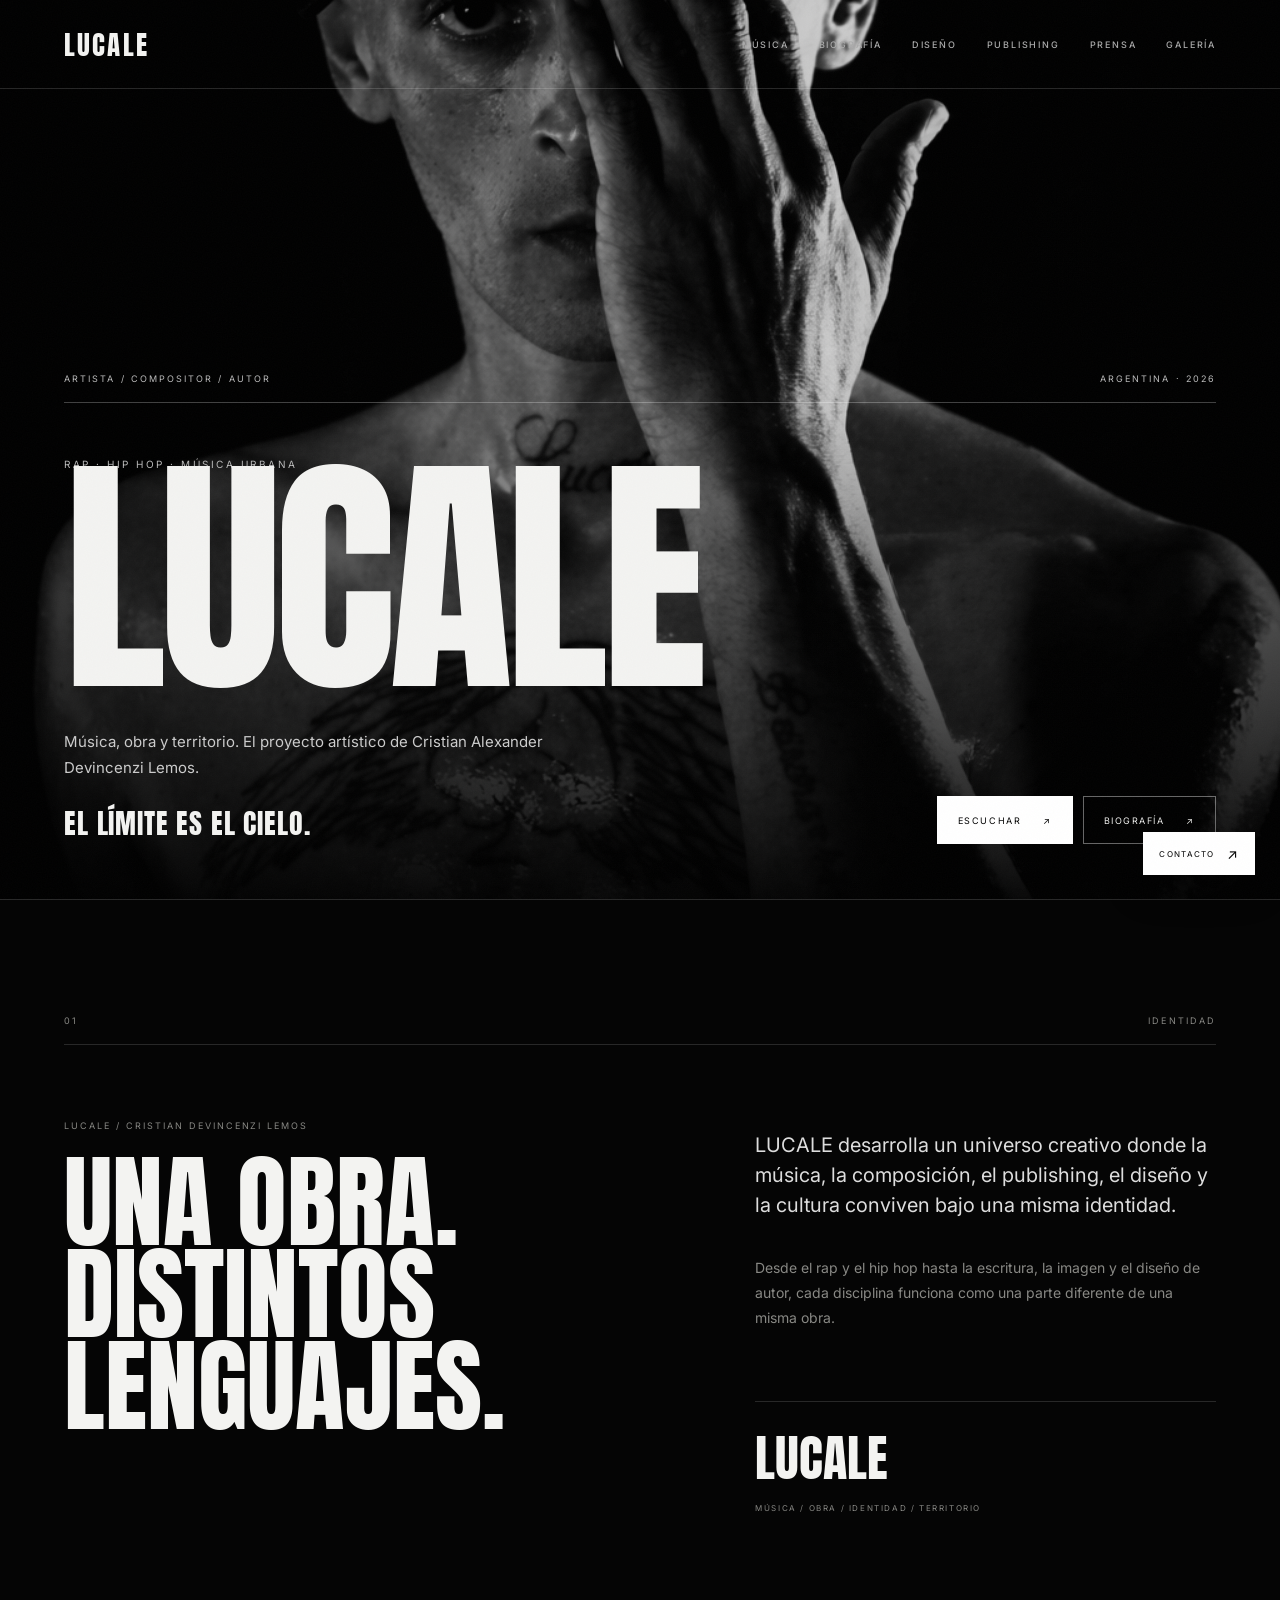
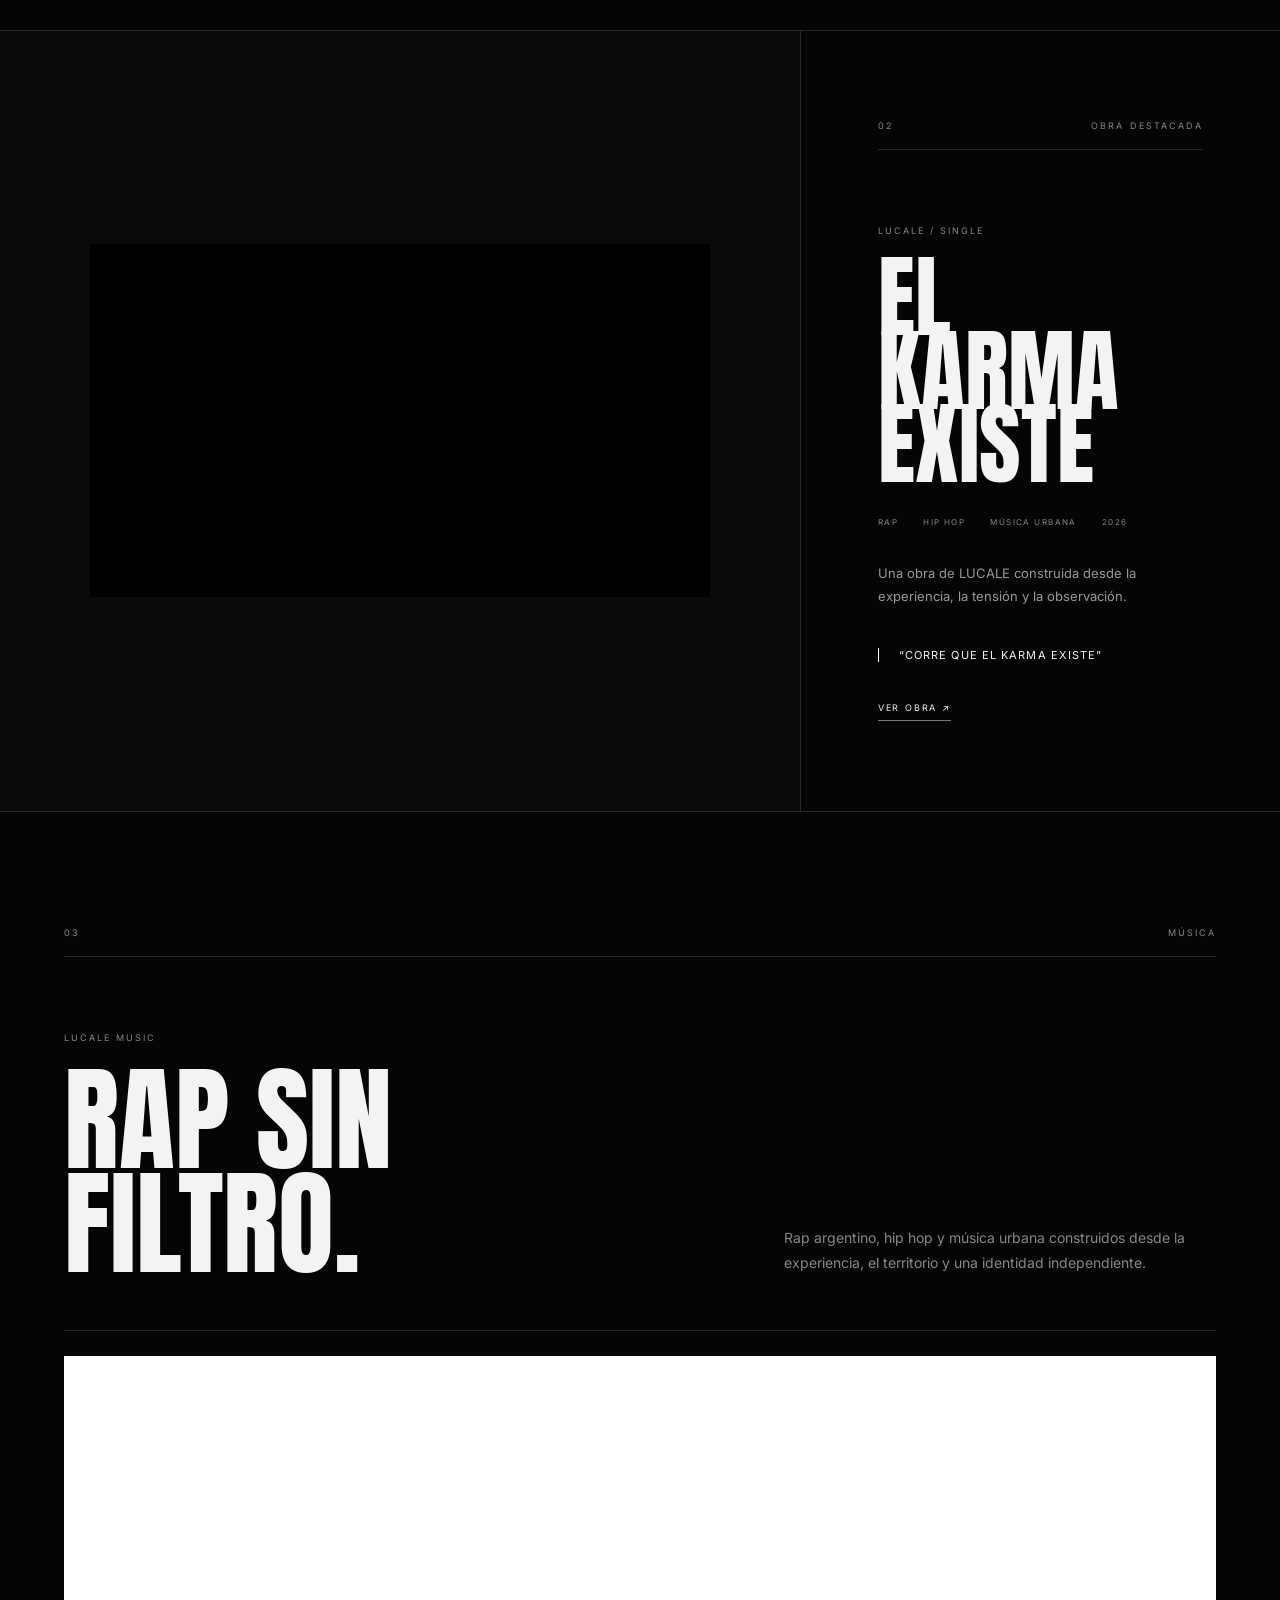
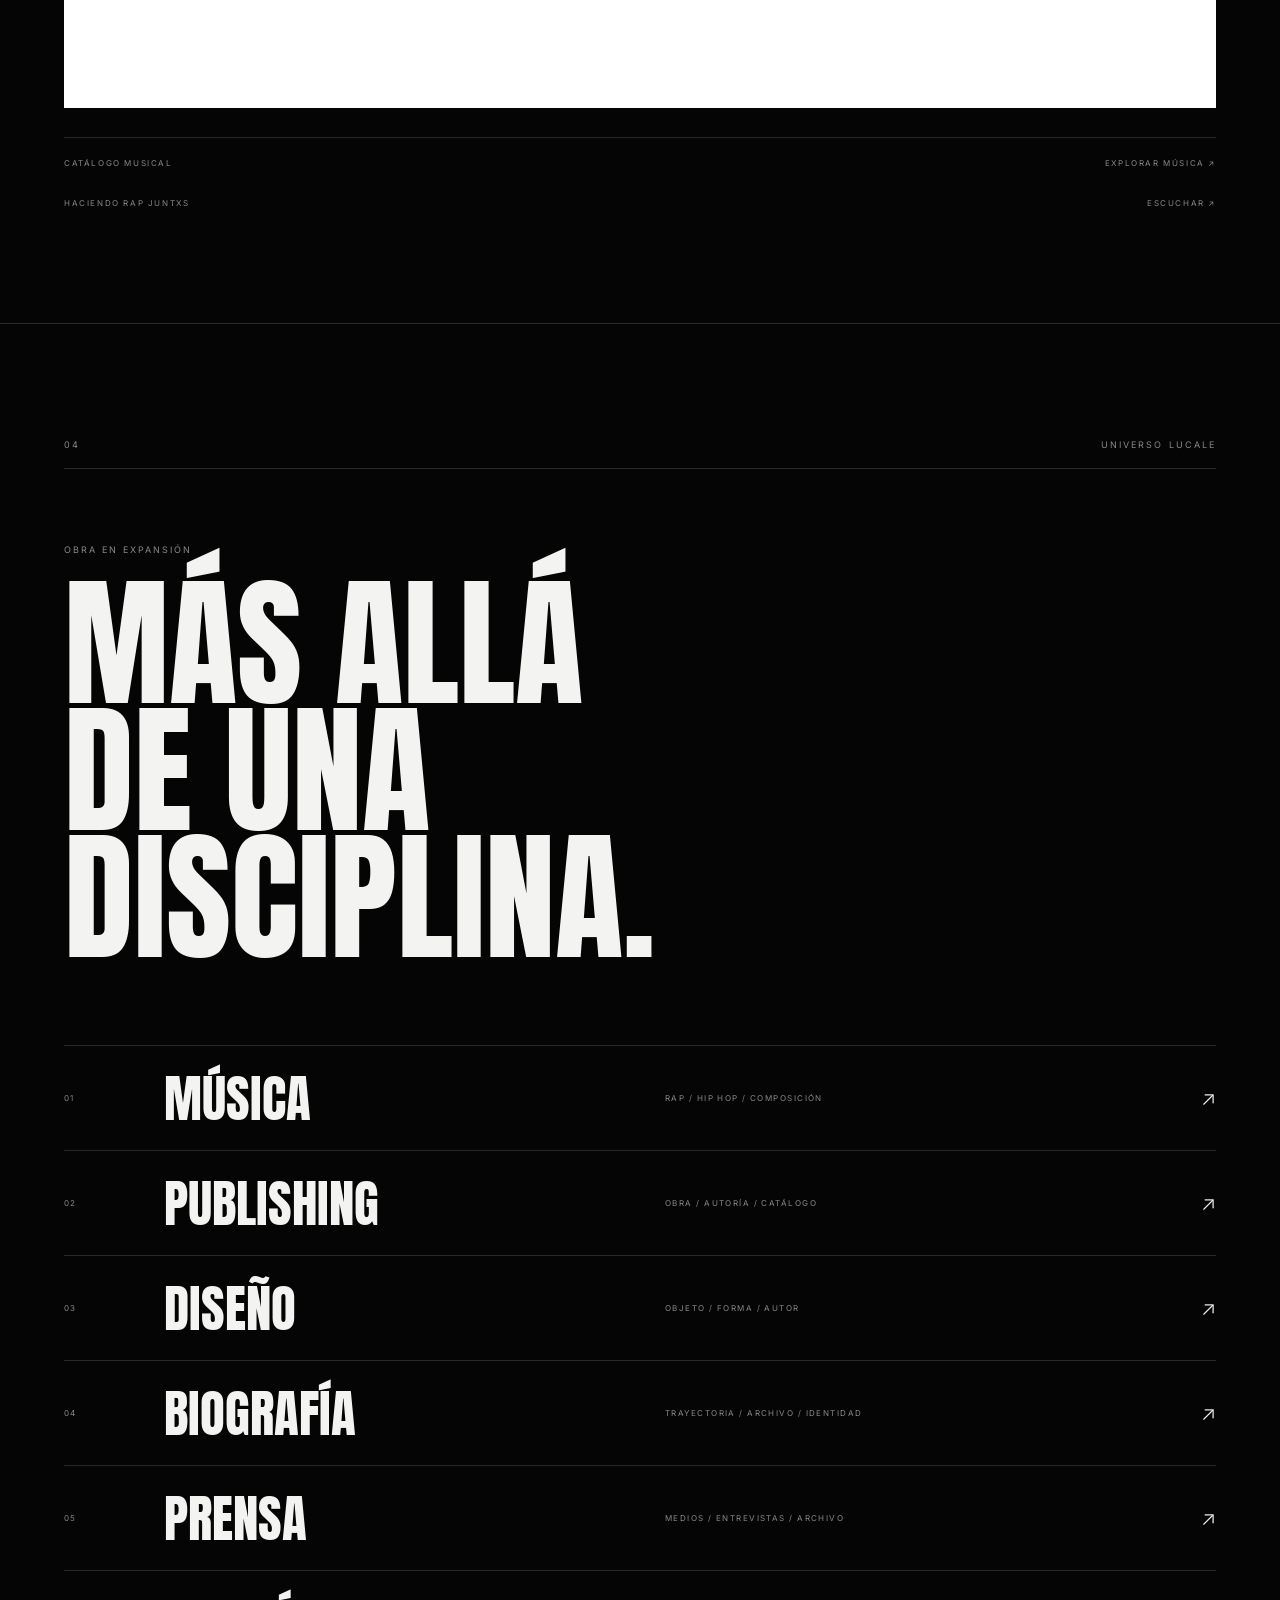
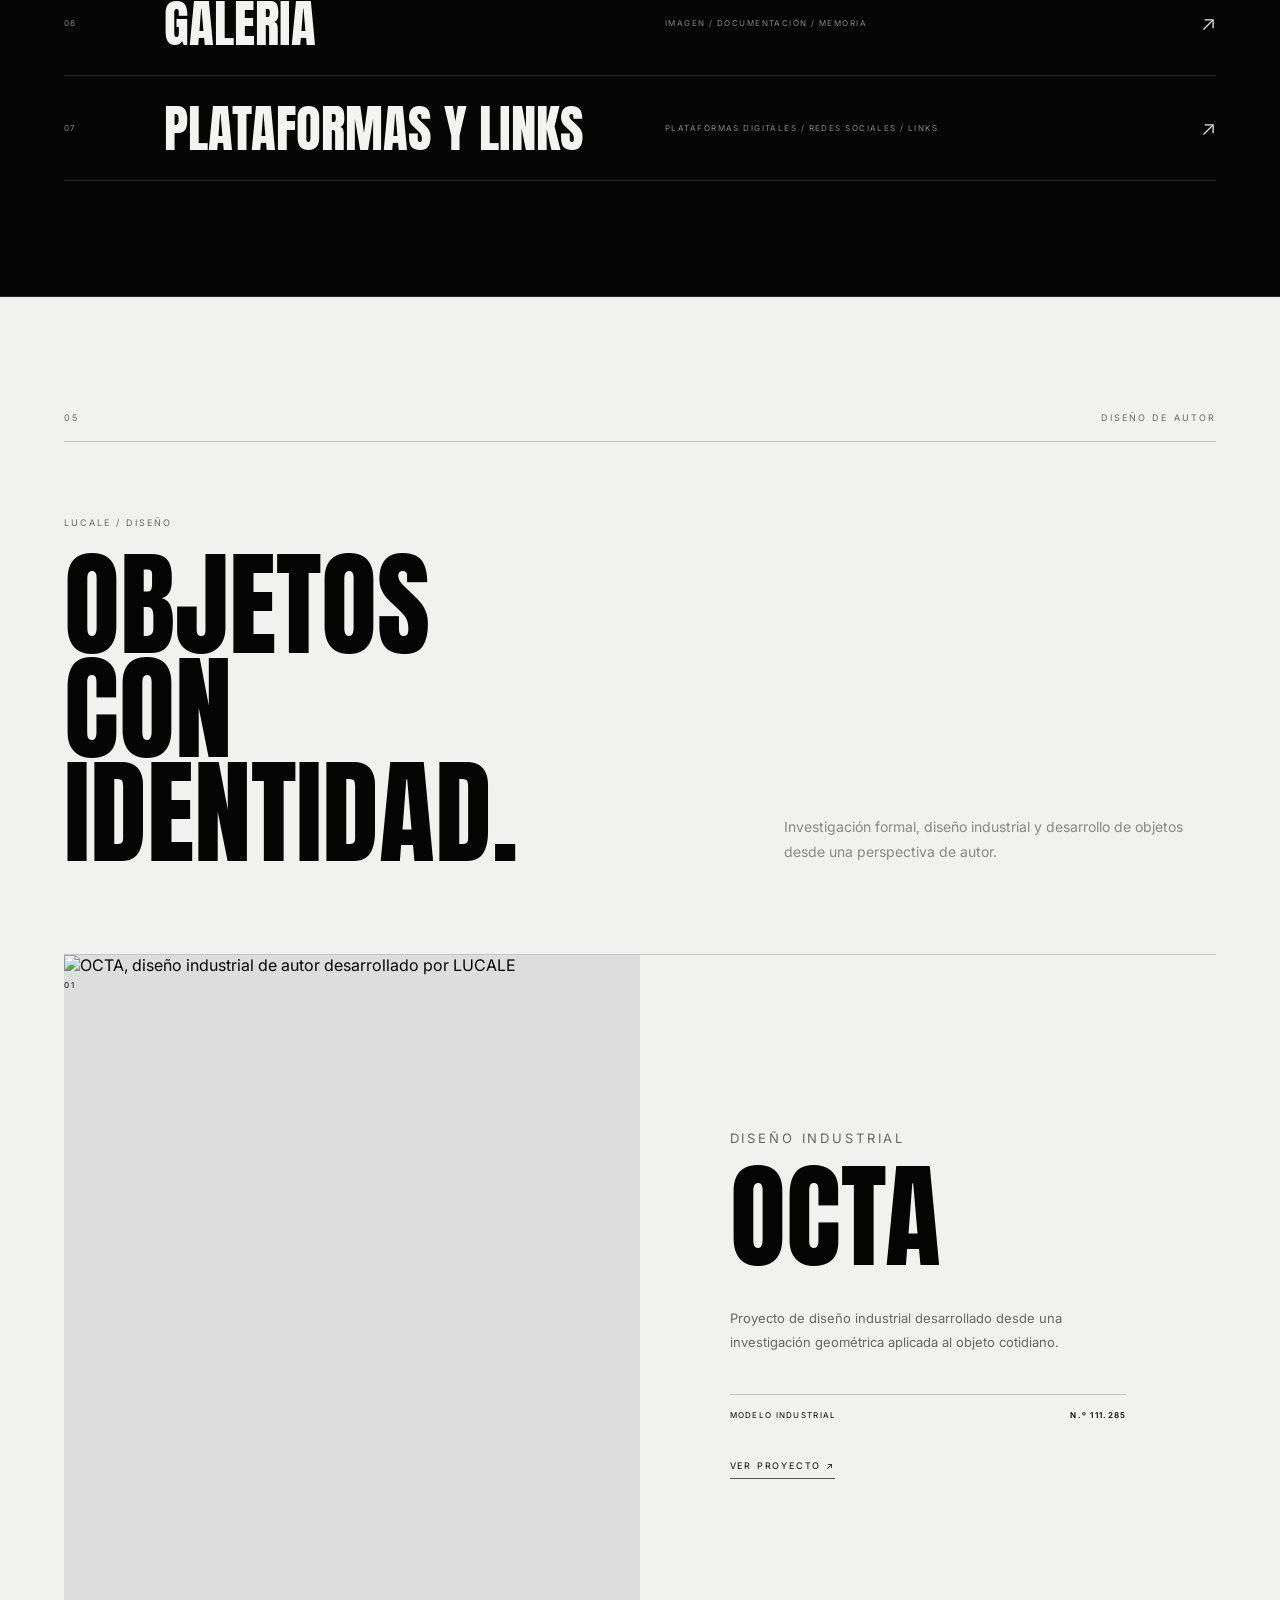
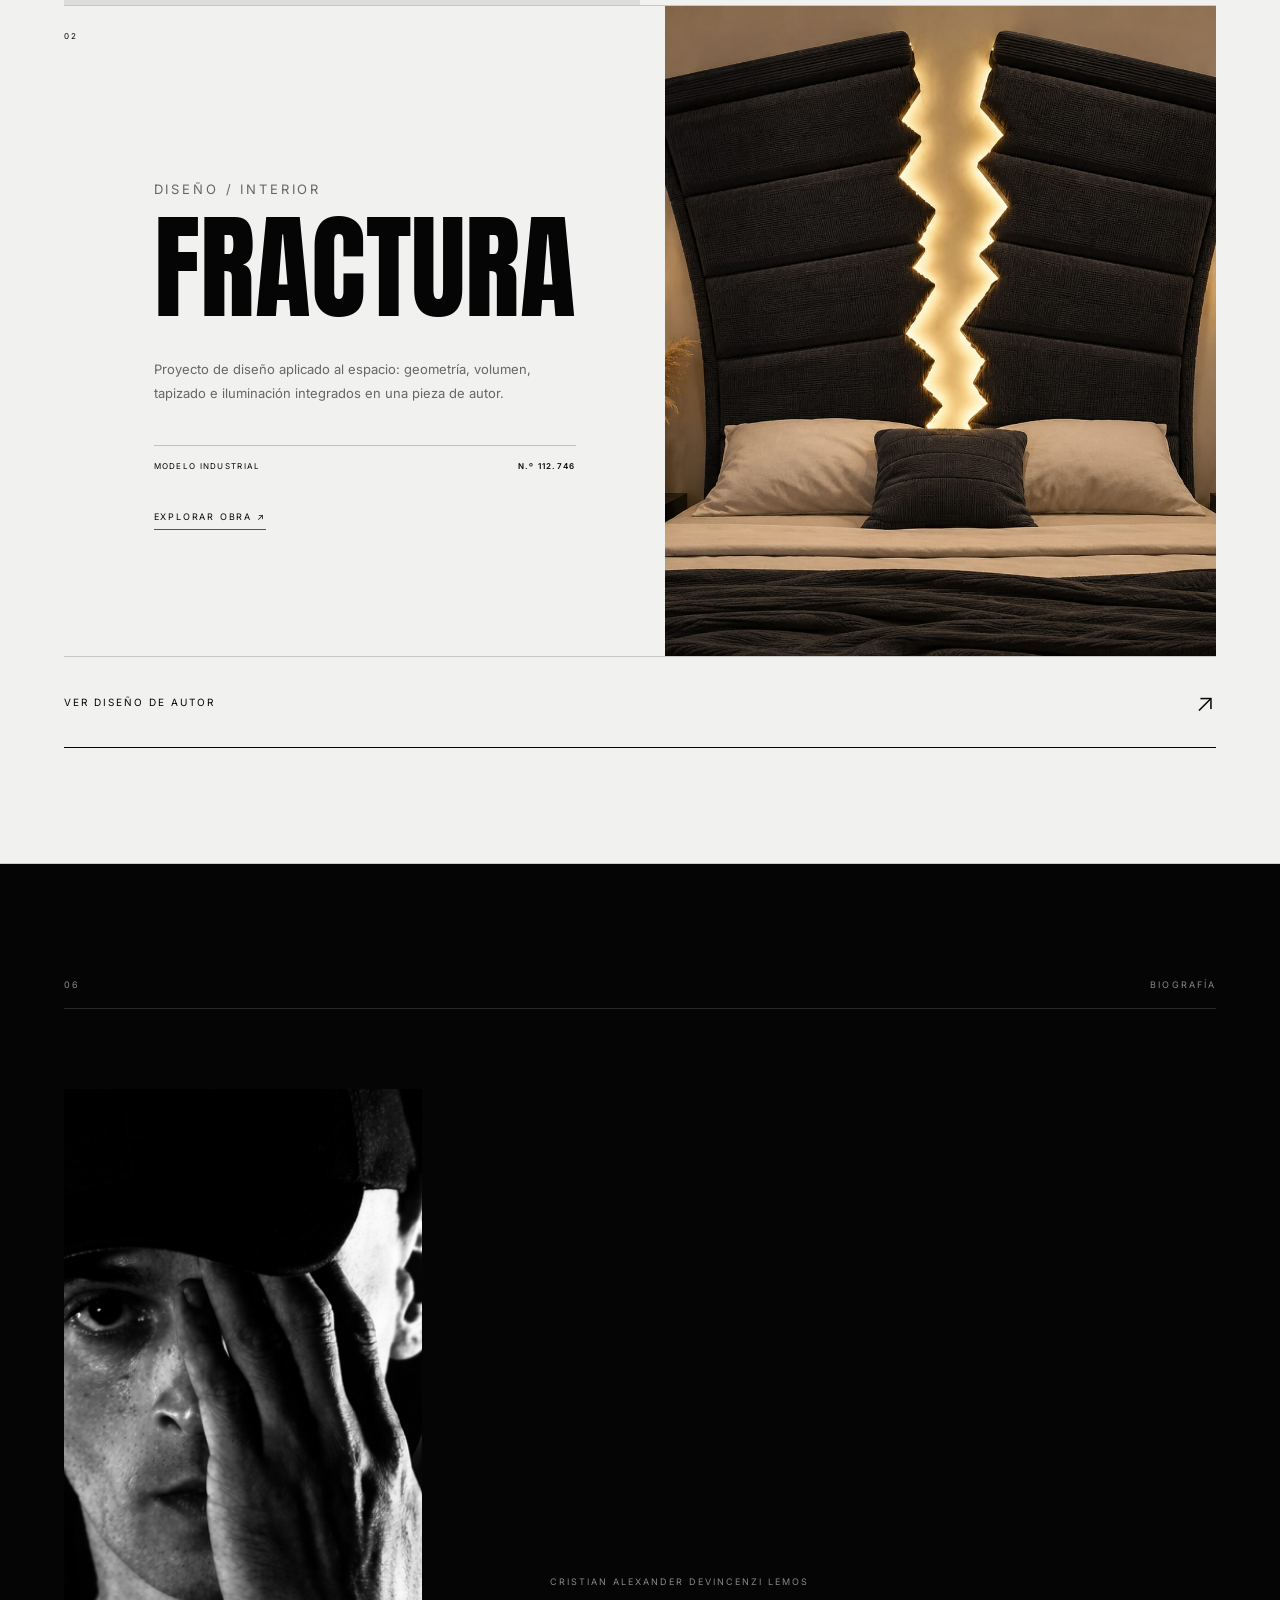
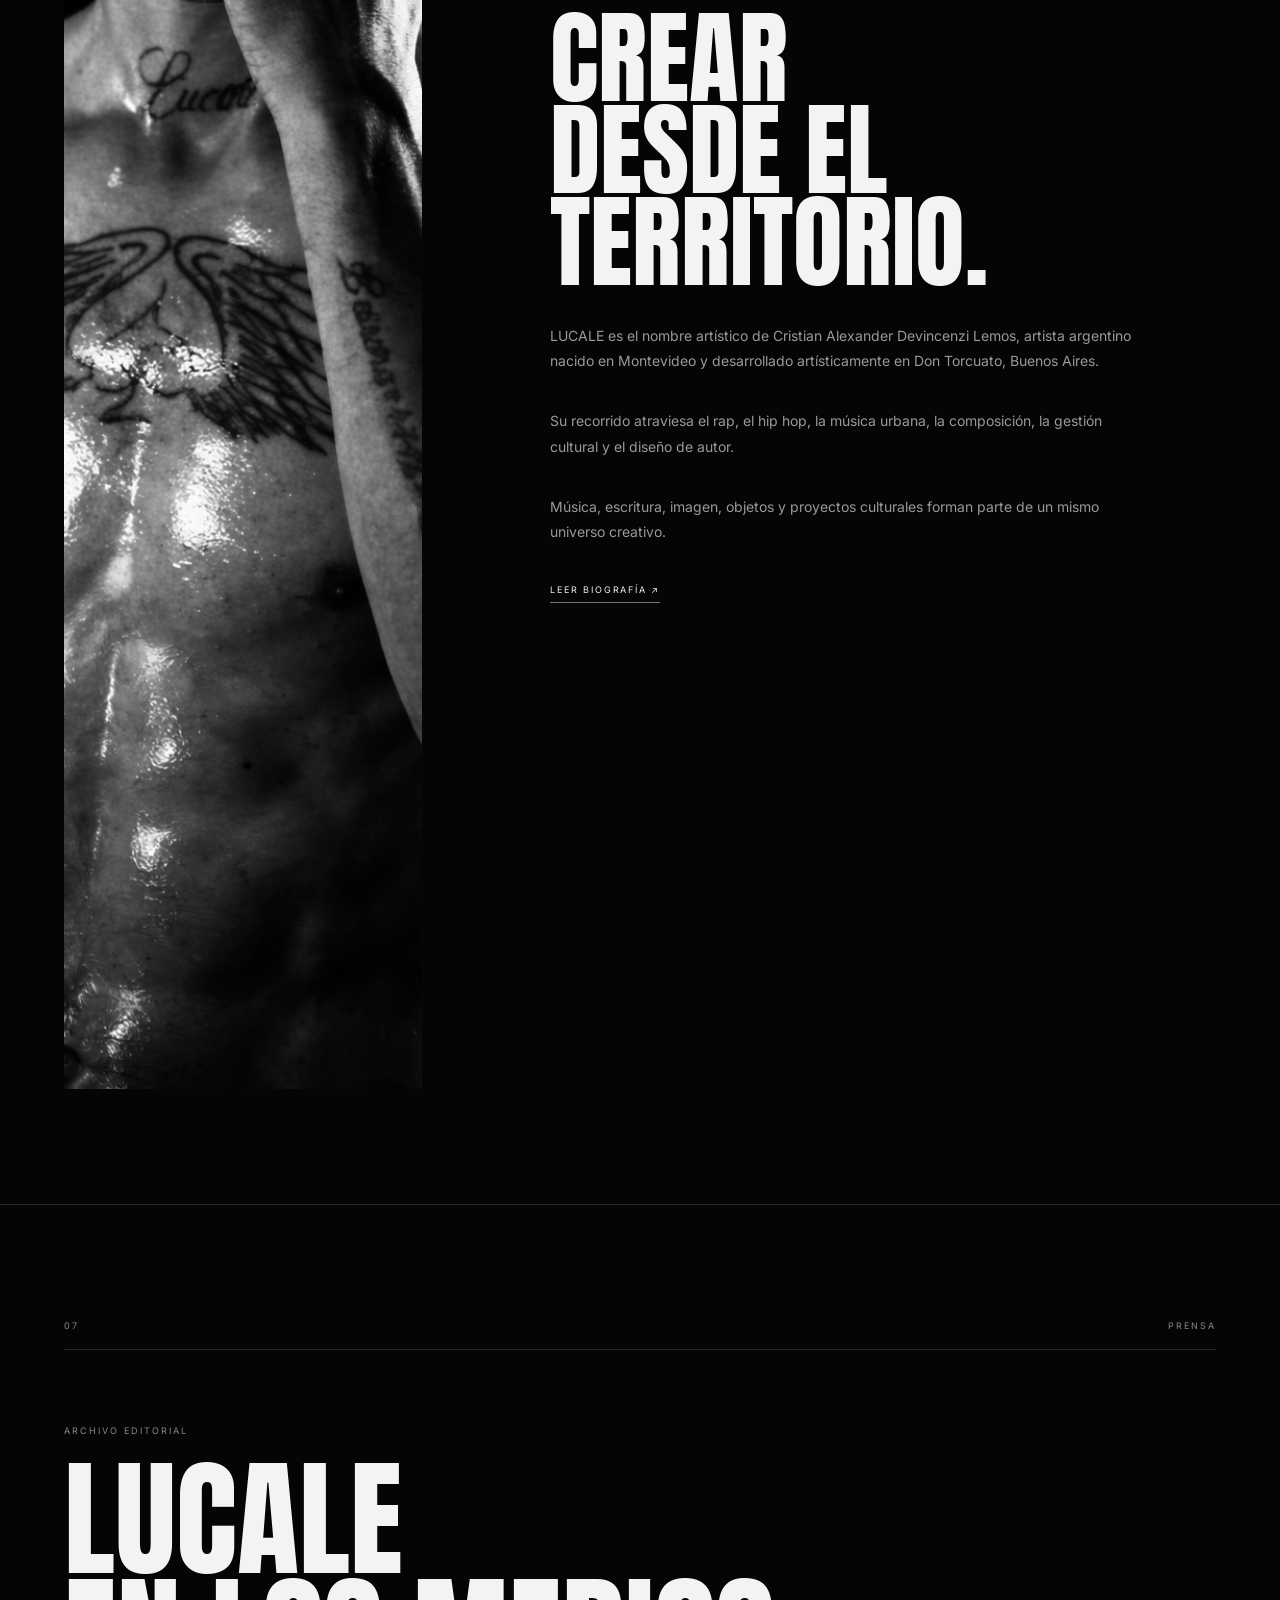
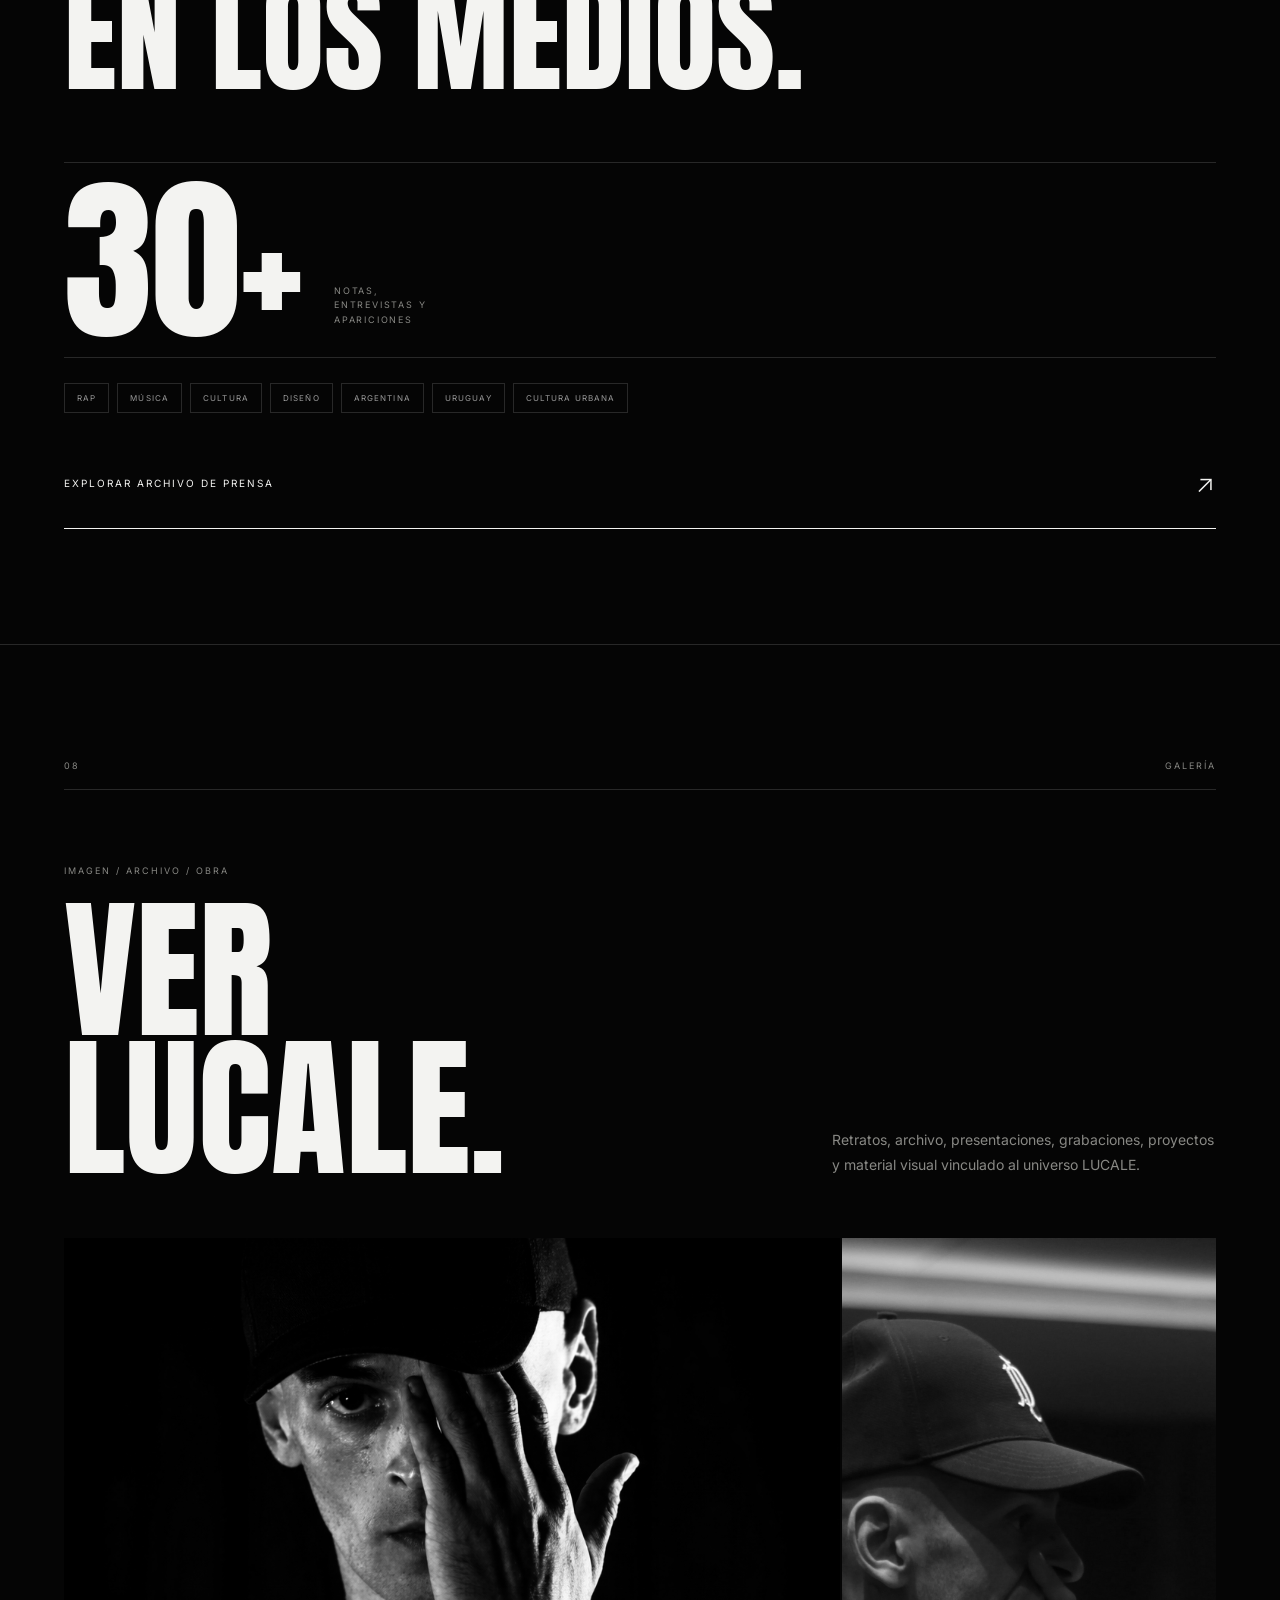
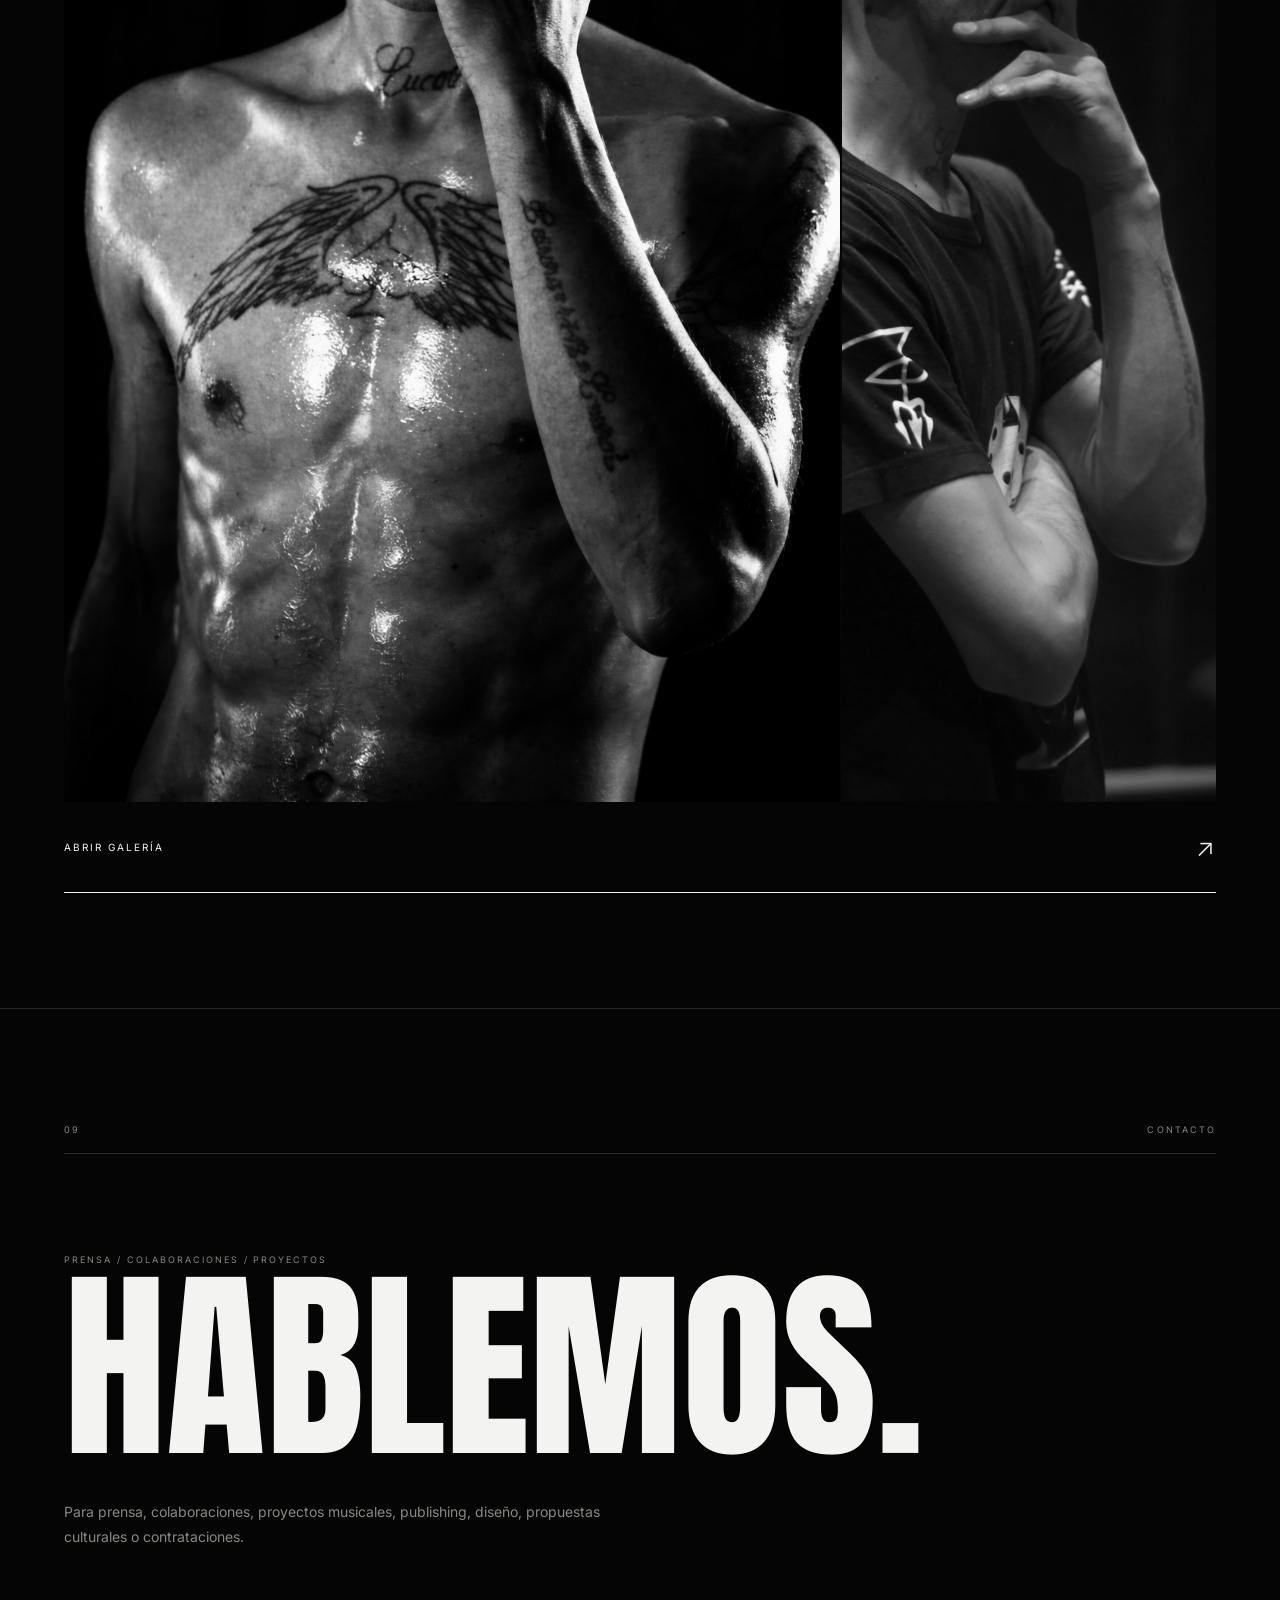
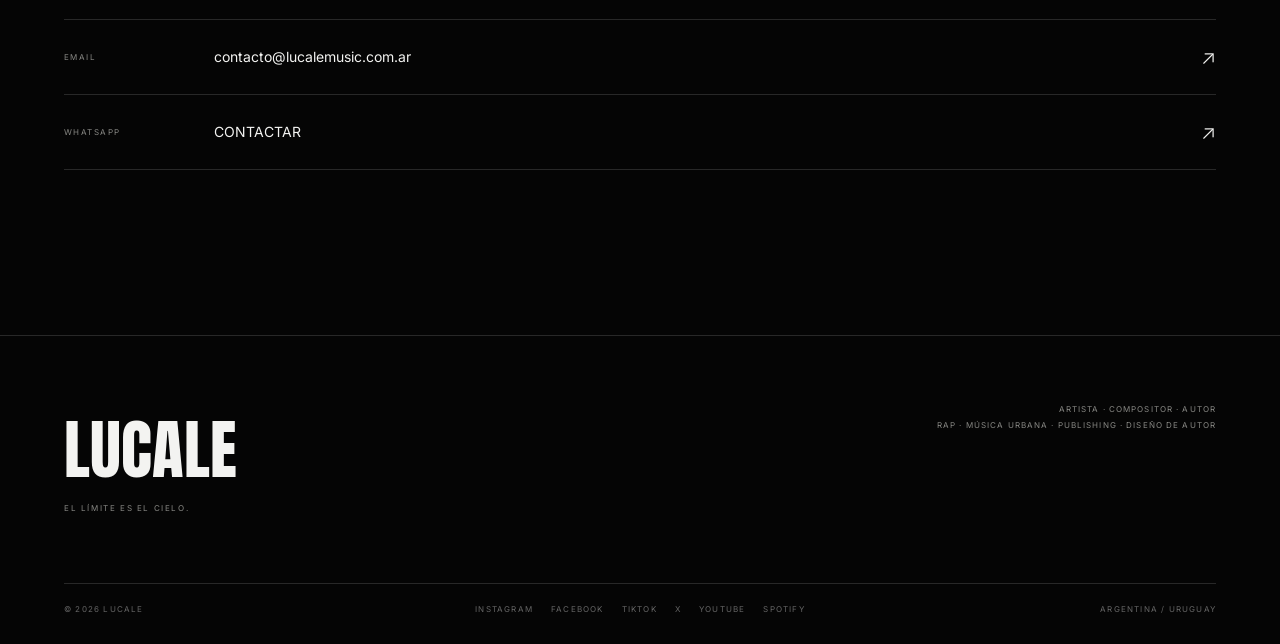
==== commit 67e9f5b1: "Update index.html" ====
--- a/index.html
+++ b/index.html
@@ -2059,6 +2059,21 @@
 
             </a>
 
+            <a href="/galeria/">
+
+                <span>07</span>
+
+                <strong>PLATAFORMAS Y LINKS</strong>
+
+                <small>
+                    PLATAFORMAS DIGITALES / REDES SOCIALES / LINKS 
+                </small>
+
+                <b>↗</b>
+
+            </a>
+            
+
         </div>
 
     </div>
@@ -2727,4 +2742,4 @@
 
 
 </body>
-</html>+</html>
